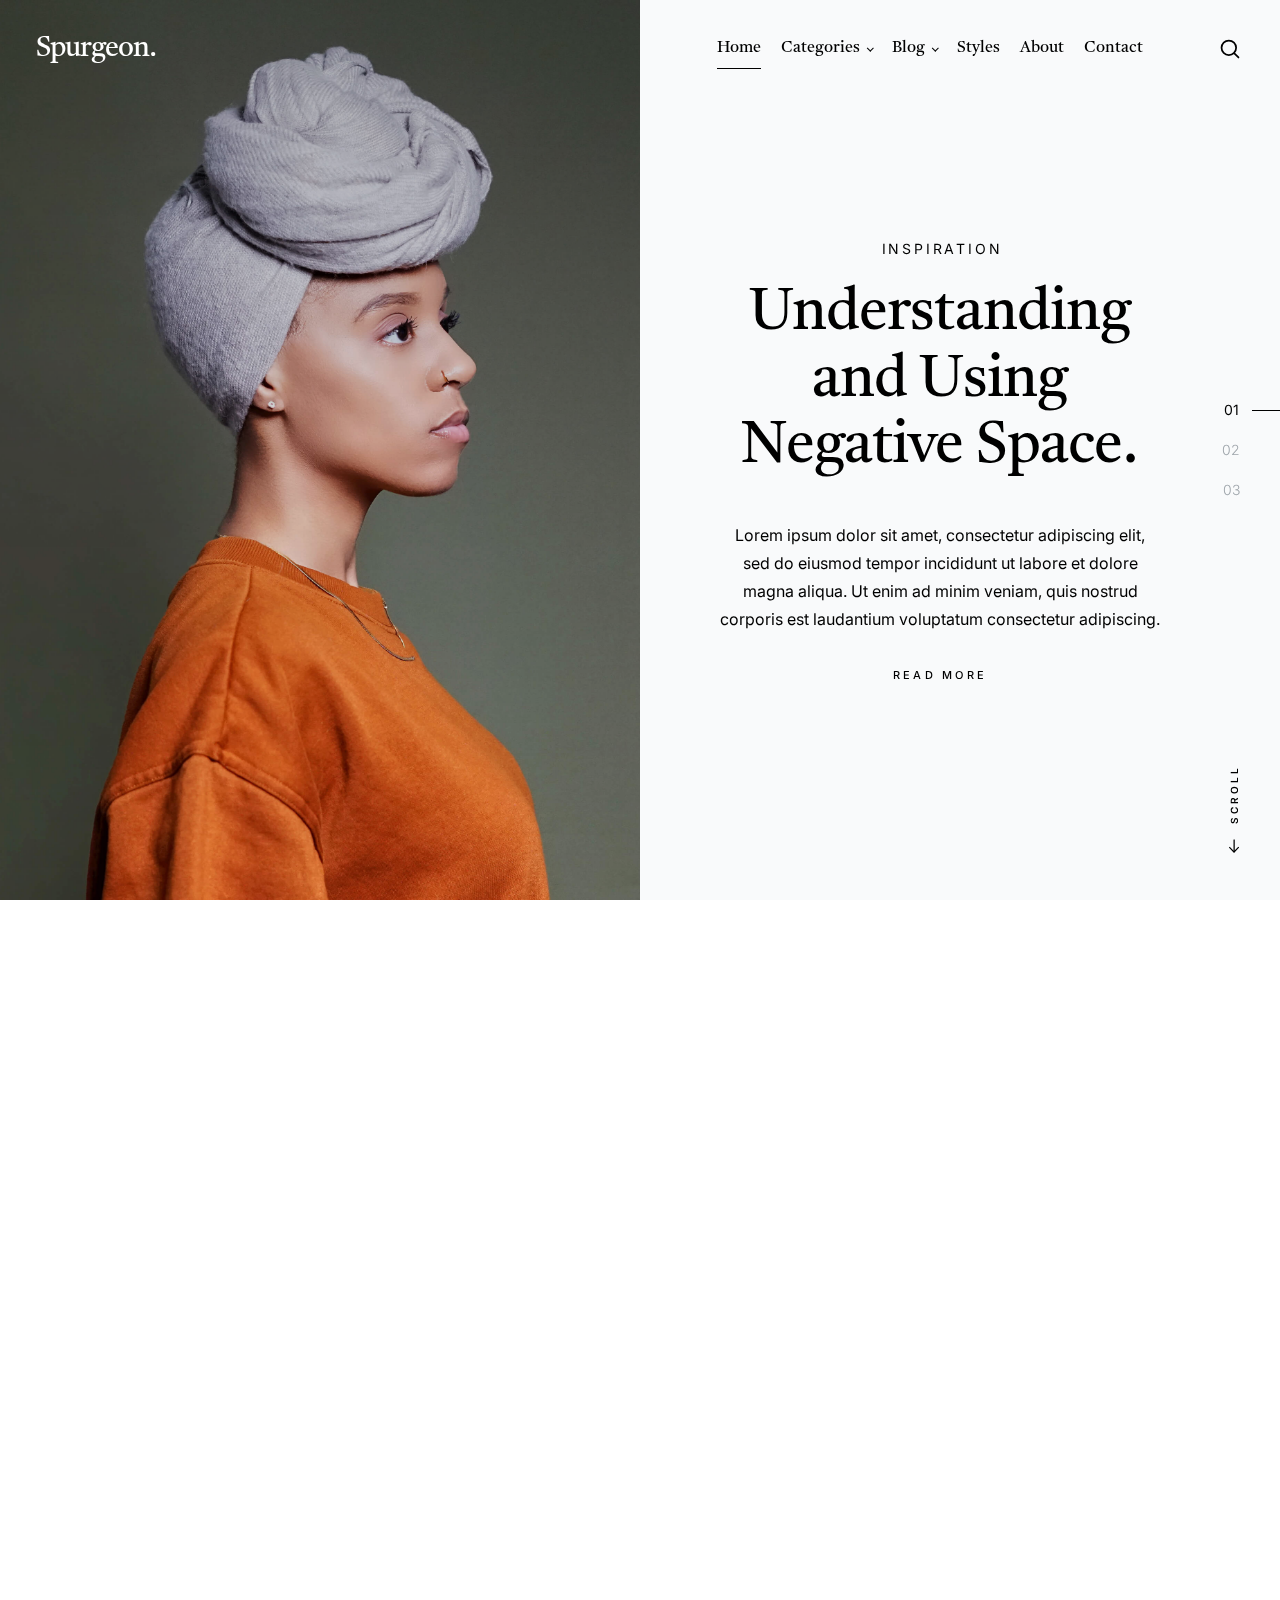
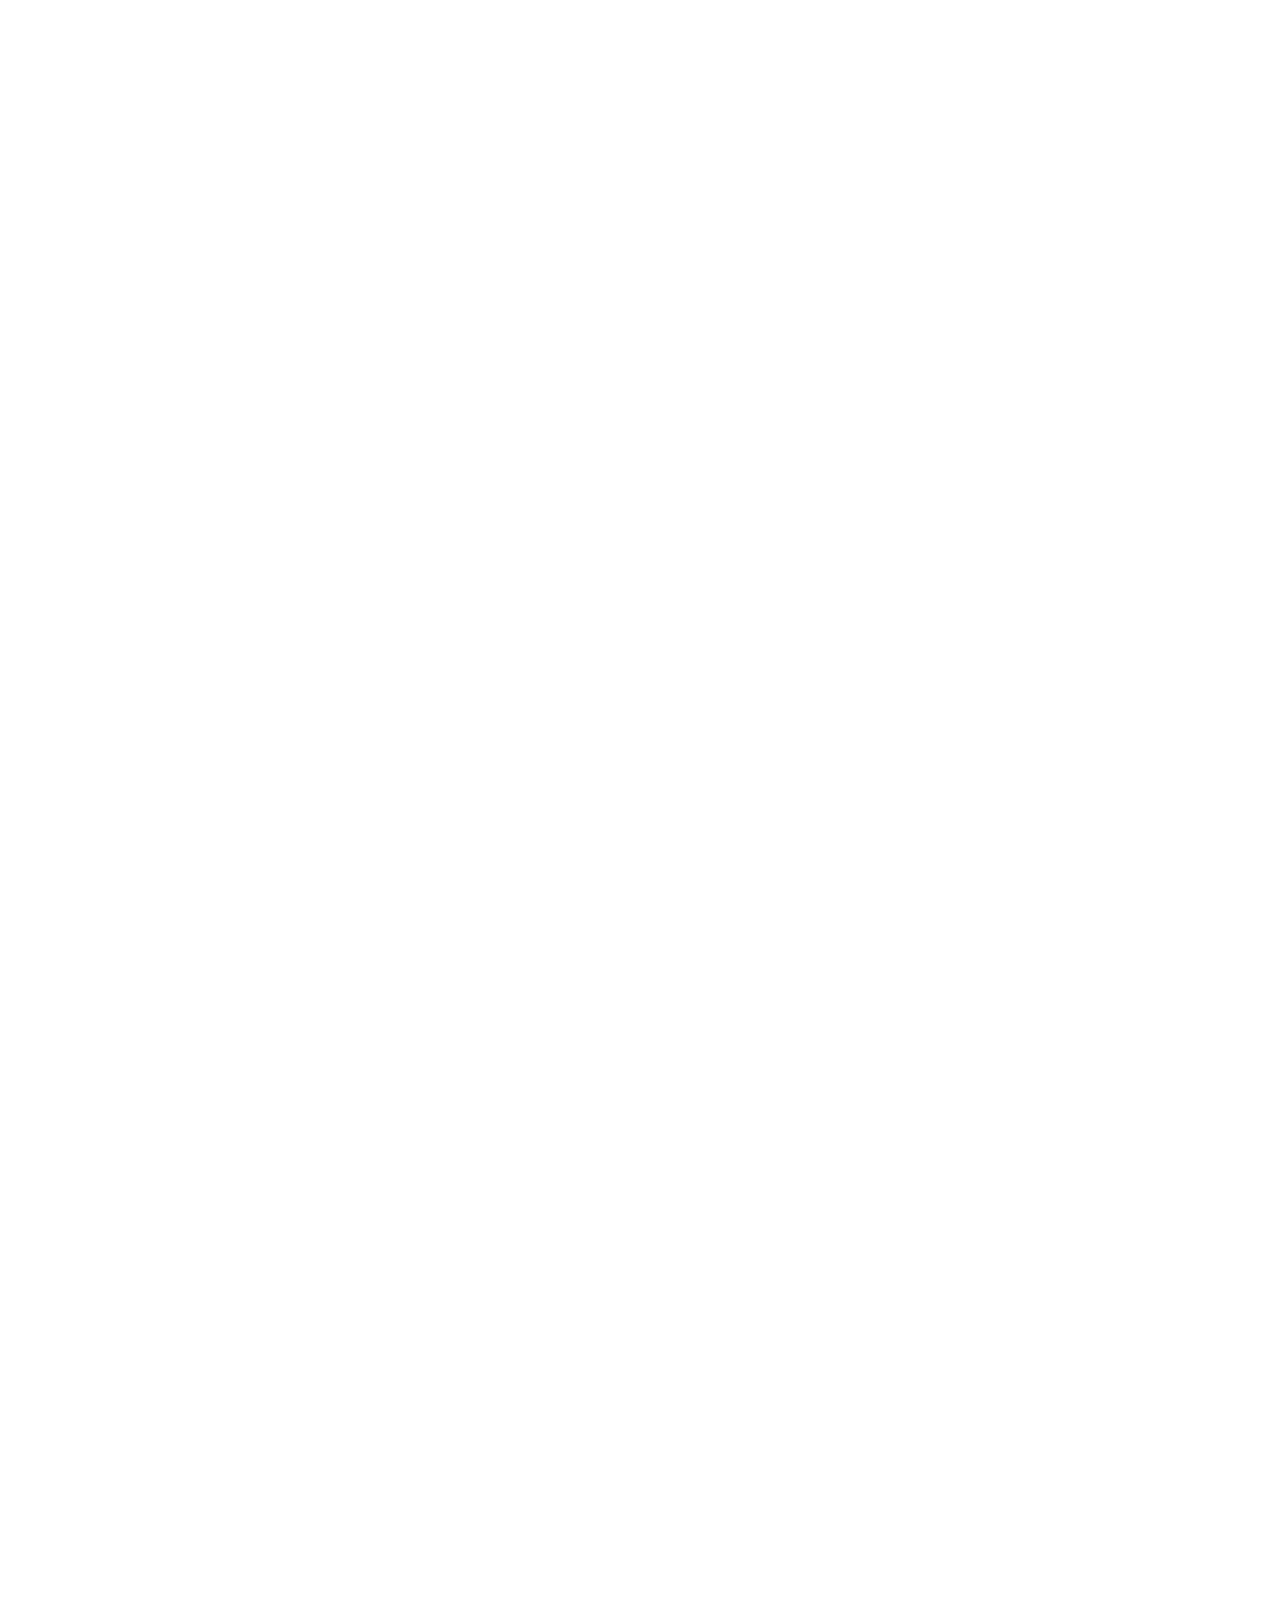
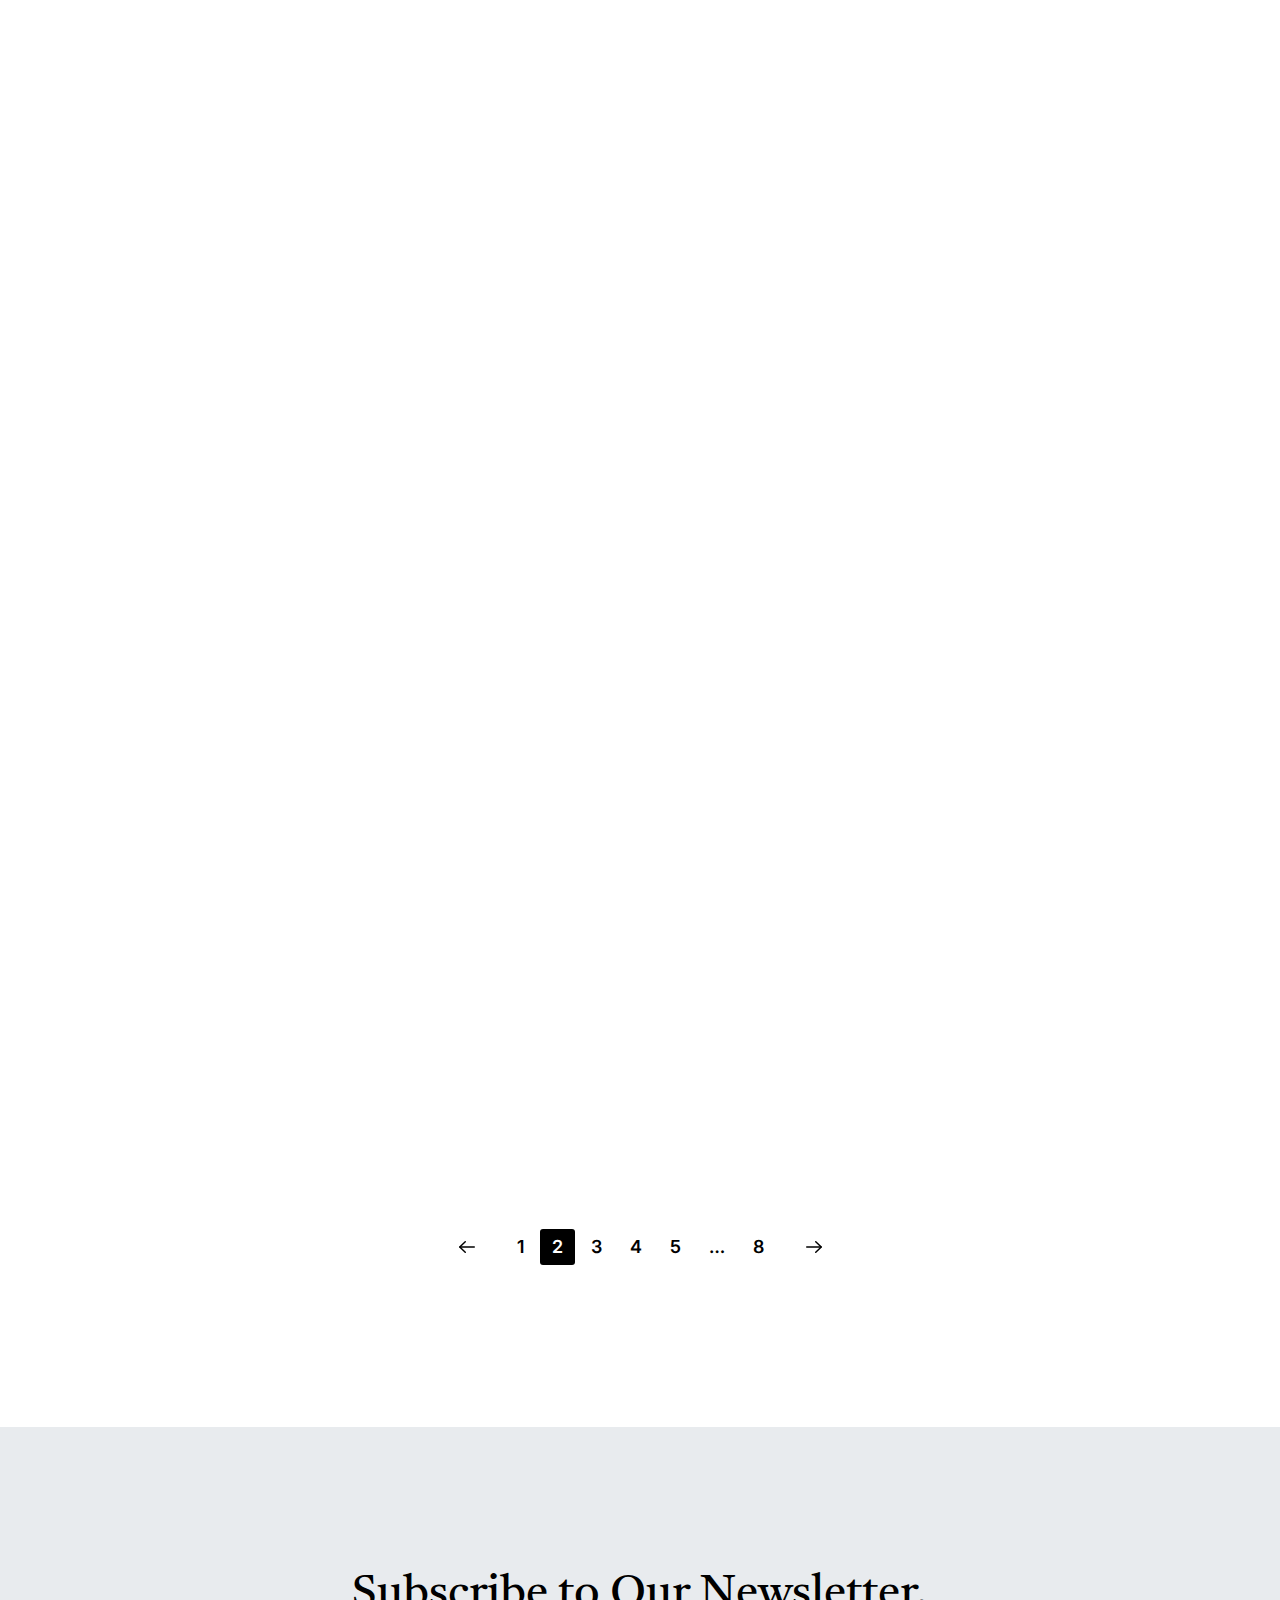
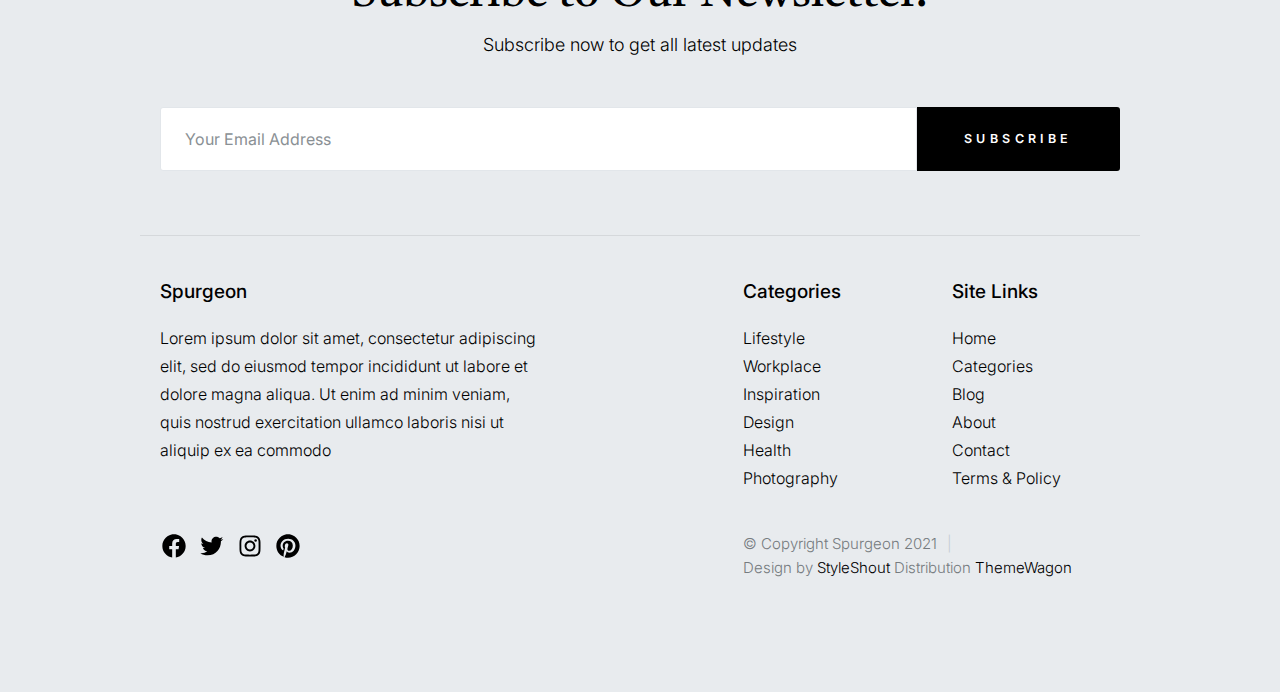
==== index.html @ dce6467c "first commit" ====
<!DOCTYPE html>
<html lang="en" class="no-js" >
<head>

    <!--- basic page needs
    ================================================== -->
    <meta charset="utf-8">
    <meta name="viewport" content="width=device-width, initial-scale=1">
    <title>Spurgeon</title>

    <script>
        document.documentElement.classList.remove('no-js');
        document.documentElement.classList.add('js');
    </script>

    <!-- CSS
    ================================================== -->
    <link rel="stylesheet" href="css/vendor.css">
    <link rel="stylesheet" href="css/styles.css">

    <!-- favicons
    ================================================== -->
    <link rel="apple-touch-icon" sizes="180x180" href="apple-touch-icon.png">
    <link rel="icon" type="image/png" sizes="32x32" href="favicon-32x32.png">
    <link rel="icon" type="image/png" sizes="16x16" href="favicon-16x16.png">
    <link rel="manifest" href="site.webmanifest">

</head>


<body id="top">


    <!-- preloader
    ================================================== -->
    <div id="preloader">
        <div id="loader" class="dots-fade">
            <div></div>
            <div></div>
            <div></div>
        </div>
    </div>


    <!-- page wrap
    ================================================== -->
    <div id="page" class="s-pagewrap ss-home">


        <!-- # site header 
        ================================================== -->
        <header id="masthead" class="s-header">

            <div class="s-header__branding">
                <p class="site-title">
                    <a href="index.html" rel="home">Spurgeon.</a>
                </p>
            </div>

            <div class="row s-header__navigation">

                <nav class="s-header__nav-wrap">
    
                    <h3 class="s-header__nav-heading">Navigate to</h3>
    
                    <ul class="s-header__nav">
                        <li class="current-menu-item"><a href="index.html" title="">Home</a></li>
                        <li class="has-children">
                            <a href="#0" title="" class="">Categories</a>
                            <ul class="sub-menu">
                                <li><a href="category.html">Design</a></li>
                                <li><a href="category.html">Lifestyle</a></li>
                                <li><a href="category.html">Inspiration</a></li>
                                <li><a href="category.html">Work</a></li>
                                <li><a href="category.html">Health</a></li>
                                <li><a href="category.html">Photography</a></li>
                            </ul>
                        </li>
                        <li class="has-children">
                            <a href="#0" title="" class="">Blog</a>
                            <ul class="sub-menu">
                                <li><a href="single-standard.html">Standard Post</a></li>
                                <li><a href="single-video.html">Video Post</a></li>
                                <li><a href="single-audio.html">Audio Post</a></li>
                            </ul>
                        </li>
                        <li><a href="styles.html" title="">Styles</a></li>
                        <li><a href="about.html" title="">About</a></li>
                        <li><a href="contact.html" title="">Contact</a></li>
                    </ul> <!-- end s-header__nav -->

                </nav> <!-- end s-header__nav-wrap -->
    
            </div> <!-- end s-header__navigation -->

            <div class="s-header__search">

                <div class="s-header__search-inner">
                    <div class="row">
    
                        <form role="search" method="get" class="s-header__search-form" action="#">
                            <label>
                                <span class="u-screen-reader-text">Search for:</span>
                                <input type="search" class="s-header__search-field" placeholder="Search for..." value="" name="s" title="Search for:" autocomplete="off">
                            </label>
                            <input type="submit" class="s-header__search-submit" value="Search"> 
                        </form>
    
                        <a href="#0" title="Close Search" class="s-header__search-close">Close</a>
    
                    </div> <!-- end row -->
                </div> <!-- s-header__search-inner -->
    
            </div> <!-- end s-header__search -->

            <a class="s-header__menu-toggle" href="#0"><span>Menu</span></a>
            <a class="s-header__search-trigger" href="#">
                <svg width="24" height="24" fill="none" viewBox="0 0 24 24">
                    <path stroke="currentColor" stroke-linecap="round" stroke-linejoin="round" stroke-width="1.5" d="M19.25 19.25L15.5 15.5M4.75 11C4.75 7.54822 7.54822 4.75 11 4.75C14.4518 4.75 17.25 7.54822 17.25 11C17.25 14.4518 14.4518 17.25 11 17.25C7.54822 17.25 4.75 14.4518 4.75 11Z"></path>
                </svg>
            </a>

        </header> <!-- end s-header -->


        <!-- # site-content
        ================================================== -->
        <section id="content" class="s-content">


            <!-- hero -->
            <div class="hero">

                <div class="hero__slider swiper-container">

                    <div class="swiper-wrapper">
                        <article class="hero__slide swiper-slide">
                            <div class="hero__entry-image" style="background-image: url('images/thumbs/featured/featured-01_2000.jpg');"></div>
                            <div class="hero__entry-text">
                                <div class="hero__entry-text-inner">
                                    <div class="hero__entry-meta">
                                        <span class="cat-links">
                                            <a href="category.html">Inspiration</a>
                                        </span>
                                    </div>
                                    <h2 class="hero__entry-title">
                                        <a href="single-standard.html">
                                            Understanding and Using Negative Space.
                                        </a>
                                    </h2>
                                    <p class="hero__entry-desc">
                                    Lorem ipsum dolor sit amet, consectetur adipiscing elit, sed do eiusmod tempor 
                                    incididunt ut labore et dolore magna aliqua. Ut enim ad minim veniam, quis 
                                    nostrud corporis est laudantium voluptatum consectetur adipiscing. 
                                    </p>
                                    <a class="hero__more-link" href="single-standard.html">Read More</a>
                                </div>
                            </div>
                        </article>
                        <article class="hero__slide swiper-slide">
                            <div class="hero__entry-image" style="background-image: url('images/thumbs/featured/featured-02_2000.jpg');"></div>
                            <div class="hero__entry-text">
                                <div class="hero__entry-text-inner">
                                    <div class="hero__entry-meta">
                                        <span class="cat-links">
                                            <a href="category.html">Health</a>
                                        </span>
                                    </div>
                                    <h2 class="hero__entry-title">
                                        <a href="single-standard.html">
                                            10 Reasons Why Being in Nature Is Good For You.
                                        </a>
                                    </h2>
                                    <p class="hero__entry-desc">
                                    Voluptas harum sequi rerum quasi quisquam. Est tenetur ut doloribus in aliquid animi nostrum. Tempora 
                                    quibusdam ad nulla. Quis autem possimus dolores est est fugiat saepe vel aut. Earum consequatur.
                                    </p>
                                    <a class="hero__more-link" href="single-standard.html">Read More</a>
                                </div>
                            </div>
                        </article>
                        <article class="hero__slide swiper-slide">
                            <div class="hero__entry-image" style="background-image: url('images/thumbs/featured/featured-03_2000.jpg');"></div>
                            <div class="hero__entry-text">
                                <div class="hero__entry-text-inner">
                                    <div class="hero__entry-meta">
                                        <span class="cat-links">
                                            <a href="category.html">Lifestyle</a>
                                        </span>
                                    </div>
                                    <h2 class="hero__entry-title">
                                        <a href="single-standard.html">
                                            Six Relaxation Techniques to Reduce Stress.
                                        </a>
                                    </h2>
                                    <p class="hero__entry-desc">
                                    Quasi consequatur quia excepturi ullam velit. Repellat velit vel occaecati neque perspiciatis quibusdam nulla. 
                                    Unde et earum. Nostrum nulla optio debitis odio modi. Quis autem possimus dolores est est fugiat saepe vel aut.
                                    </p>
                                    <a class="hero__more-link" href="single-standard.html">Read More</a>
                                </div>
                            </div>
                        </article>
                    </div> <!-- swiper-wrapper -->

                    <div class="swiper-pagination"></div>
    
                </div> <!-- end hero slider -->

                <a href="#bricks" class="hero__scroll-down smoothscroll">
                    <svg width="24" height="24" fill="none" viewBox="0 0 24 24">
                        <path stroke="currentColor" stroke-linecap="round" stroke-linejoin="round" stroke-width="1.5" d="M10.25 6.75L4.75 12L10.25 17.25"></path>
                        <path stroke="currentColor" stroke-linecap="round" stroke-linejoin="round" stroke-width="1.5" d="M19.25 12H5"></path>
                    </svg>
                    <span>Scroll</span>
                </a>

            </div> <!-- end hero -->


            <!--  masonry -->
            <div id="bricks" class="bricks">

                <div class="masonry">

                    <div class="bricks-wrapper" data-animate-block>

                        <div class="grid-sizer"></div>

                        <article class="brick entry" data-animate-el>
        
                            <div class="entry__thumb">
                                <a href="single-standard.html" class="thumb-link">
                                    <img src="images/thumbs/masonry/statue-600.jpg" 
                                        srcset="images/thumbs/masonry/statue-600.jpg 1x, images/thumbs/masonry/statue-1200.jpg 2x" alt="">
                                </a>
                            </div> <!-- end entry__thumb -->
        
                            <div class="entry__text">
                                <div class="entry__header">
                                    <div class="entry__meta">
                                        <span class="cat-links">
                                            <a href="#">Design</a>
                                        </span>
                                        <span class="byline">
                                            By:
                                            <a href="#0">Naruto Uzumaki</a>
                                        </span>
                                    </div>
                                    <h1 class="entry__title"><a href="single-standard.html">Just a Normal Simple Blog Post.</a></h1>
                                 </div>
                                <div class="entry__excerpt">
                                    <p>
                                    Lorem ipsum Sed eiusmod esse aliqua sed incididunt aliqua incididunt mollit id et sit proident dolor nulla 
                                    sed commodo est ad minim elit reprehenderit nisi officia aute incididunt velit sint in aliqua cillum in.
                                    </p>
                                </div>
                                <a class="entry__more-link" href="#0">Read More</a>
                            </div> <!-- end entry__text -->
                        
                        </article> <!-- end article -->

                        <article class="brick entry" data-animate-el>
        
                            <div class="entry__thumb">
                                <a href="single-standard.html" class="thumb-link">
                                    <img src="images/thumbs/masonry/beetle-600.jpg" 
                                        srcset="images/thumbs/masonry/beetle-600.jpg 1x, images/thumbs/masonry/beetle-1200.jpg 2x" alt="">
                                </a>
                            </div> <!-- end entry__thumb -->
        
                            <div class="entry__text">
                                <div class="entry__header">
                                    <div class="entry__meta">
                                        <span class="cat-links">
                                            <a href="#">Lifestyle</a>
                                        </span>
                                        <span class="post-date">
                                            By:
                                            <a href="#0">Sasuke Uchiha</a>
                                        </span>
                                    </div>
                                    <h1 class="entry__title"><a href="single-standard.html">Throwback To The Good Old Days.</a></h1>
                                </div>
                                <div class="entry__excerpt">
                                    <p>
                                    Ipsam odio corrupti et dolores odit aliquid quo. Dolore consectetur a sit modi quam debitis non omnis. Enim ullam 
                                    voluptatem ipsum soluta sed debitis nihil quasi. Et et et sit. Lorem ipsum Sed eiusmod esse aliqua sed incididunt.
                                    </p>
                                </div>
                                <a class="entry__more-link" href="#0">Read More</a>
                            </div> <!-- end entry__text -->
                        
                        </article> <!-- end article -->

                        <article class="brick entry" data-animate-el>
            
                            <div class="entry__thumb">
                                <a href="single-standard.html" class="thumb-link">
                                    <img src="images/thumbs/masonry/grayscale-600.jpg" 
                                        srcset="images/thumbs/masonry/grayscale-600.jpg 1x, images/thumbs/masonry/grayscale-1200.jpg 2x" alt="">
                                </a>
                            </div> <!-- end entry__thumb -->
            
                            <div class="entry__text">
                                <div class="entry__header">
                                    <div class="entry__meta">
                                        <span class="cat-links">
                                            <a href="#">Design</a>
                                        </span>
                                        <span class="byline">
                                            By:
                                            <a href="#0">Naruto Uzumaki</a>
                                        </span>
                                    </div>
                                    <h1 class="entry__title"><a href="single-standard.html">5  Grayscale Coloring Techniques.</a></h1>
                                </div>
                                <div class="entry__excerpt">
                                    <p>
                                    Quo saepe magni magnam expedita nobis. Rerum assumenda necessitatibus tempora dolorem. Harum animi tempora odio natus et 
                                    et perferendis possimus. Aut quo mollitia libero molestiae aut molestiae voluptate tempore. Eius voluptatem eligendi .
                                    </p>
                                </div>
                                <a class="entry__more-link" href="#0">Read More</a>
                            </div> <!-- end entry__text -->
                            
                        </article> <!-- end article -->

                        <article class="brick entry" data-animate-el>
            
                            <div class="entry__thumb">
                                <a href="single-standard.html" class="thumb-link">
                                    <img src="images/thumbs/masonry/woodcraft-600.jpg" 
                                        srcset="images/thumbs/masonry/woodcraft-600.jpg 1x, images/thumbs/masonry/woodcraft-1200.jpg 2x" alt="">
                                </a>
                            </div> <!-- end entry__thumb -->
            
                            <div class="entry__text">
                                <div class="entry__header">
                                    <div class="entry__meta">
                                        <span class="cat-links">
                                            <a href="#">Lifestyle</a>
                                        </span>
                                        <span class="byline">
                                            By:
                                            <a href="#0">Shikamaru Nara</a>
                                        </span>
                                    </div>
                                    <h1 class="entry__title"><a href="single-standard.html">What Minimalism Really Looks Like.</a></h1>
                                 </div>
                                <div class="entry__excerpt">
                                    <p>
                                    Lorem ipsum Sed eiusmod esse aliqua sed incididunt aliqua incididunt mollit id et sit proident dolor nulla sed commodo 
                                    est ad minim elit reprehenderit nisi officia aute incididunt velit sint in aliqua cillum in consequat consequat.
                                    </p>
                                </div>
                                <a class="entry__more-link" href="#0">Read More</a>
                            </div> <!-- end entry__text -->
            
                        </article> <!-- end entry -->
        
                        <article class="brick entry" data-animate-el>
        
                            <div class="entry__thumb">
                                <a href="single-standard.html" class="thumb-link">
                                    <img src="images/thumbs/masonry/tulips-600.jpg" 
                                        srcset="images/thumbs/masonry/tulips-600.jpg 1x, images/thumbs/masonry/tulips-1200.jpg 2x" alt="">
                                </a>
                            </div>  <!-- end entry__thumb -->
        
                            <div class="entry__text">
                                <div class="entry__header">
                                    <div class="entry__meta">
                                        <span class="cat-links">
                                            <a href="#">Health</a>
                                        </span>
                                        <span class="byline">
                                            By:
                                            <a href="#0">Kakashi Hatake</a>
                                        </span>
                                    </div>
                                    <h1 class="entry__title"><a href="single-standard.html">10 Interesting Facts About Caffeine.</a></h1>
                                </div>
                                <div class="entry__excerpt">
                                    <p>
                                    Consequatur amet voluptatem aliquid fuga. Consequatur tempora eos earum deleniti repellendus ducimus. Qui ipsum voluptas 
                                    sed et ad dignissimos explicabo maxime dolor. Rerum quia et. Suscipit similique et. Atque tenetur provident. Excepturi 
                                    autem unde.
                                    </p>
                                </div>
                                <a class="entry__more-link" href="#0">Read More</a>
                            </div> <!-- end entry__text -->
                        
                        </article> <!-- end article -->

                        

                        <article class="brick entry" data-animate-el>
        
                            <div class="entry__thumb">
                                <a href="single-standard.html" class="thumb-link">
                                    <img src="images/thumbs/masonry/red-and-blue-600.jpg" 
                                        srcset="images/thumbs/masonry/red-and-blue-600.jpg 1x, images/thumbs/masonry/red-and-blue-1200.jpg 2x" alt="">
                                </a>
                            </div> <!-- end entry__thumb -->
        
                            <div class="entry__text">
                                <div class="entry__header">
                                    <div class="entry__meta">
                                        <span class="cat-links">
                                            <a href="#">Work</a> 
                                            <a href="#">Design</a>
                                        </span>
                                        <span class="byline">
                                            By:
                                            <a href="#0">Shikamaru Nara</a>
                                        </span>
                                    </div>
                                    <h1 class="entry__title"><a href="single-standard.html">Red and Blue Photo Effects.</a></h1>
                                </div>
                                <div class="entry__excerpt">
                                    <p>
                                    Lorem ipsum Sed eiusmod esse aliqua sed incididunt aliqua incididunt mollit id et sit proident dolor nulla sed commodo 
                                    est ad minim elit reprehenderit nisi officia aute incididunt velit sint in aliqua cillum in consequat consequat in
                                    culpa in anim.
                                    </p>
                                </div>
                                <a class="entry__more-link" href="#0">Read More</a>
                            </div> <!-- end entry__text -->
                        
                        </article> <!-- end article -->
        
                        <article class="brick entry" data-animate-el>
                
                            <div class="entry__thumb">
                                <a href="single-standard.html" class="thumb-link">
                                    <img src="images/thumbs/masonry/white-lamp-600.jpg" 
                                        srcset="images/thumbs/masonry/white-lamp-600.jpg 1x, images/thumbs/masonry/white-lamp-1200.jpg 2x" alt="">
                                </a>
                            </div> <!-- end entry__thumb -->
                
                            <div class="entry__text">
                                <div class="entry__header">
                                    <div class="entry__meta">
                                        <span class="cat-links">
                                            <a href="#">Lifestyle</a>
                                            <a href="#">Work</a>
                                        </span>
                                        <span class="byline">
                                            By:
                                            <a href="#0">Naruto Uzumaki</a>
                                        </span>
                                    </div>
                                    <h1 class="entry__title"><a href="single-standard.html">10 Practical Ways to Be Minimalist.</a></h1>
                                </div>
                                <div class="entry__excerpt">
                                    <p>
                                    Ratione qui voluptas reprehenderit facilis soluta ut nam. Distinctio cum excepturi et. Aperiam blanditiis voluptatem.
                                    A esse sunt nesciunt voluptate. Architecto voluptas id rerum placeat nostrum et optio. Placeat occaecati voluptas.
                                    </p>
                                </div>
                                <a class="entry__more-link" href="#0">Read More</a>
                            </div> <!-- end entry__text -->
                                
                        </article> <!-- end article -->
        
                        <article class="brick entry" data-animate-el>
        
                            <div class="entry__thumb">
                                <a href="single-standard.html" class="thumb-link">
                                    <img src="images/thumbs/masonry/books-600.jpg" 
                                        srcset="images/thumbs/masonry/books-600.jpg 1x, images/thumbs/masonry/books-1200.jpg 2x" alt="">
                                </a>
                            </div> <!-- end entry__thumb -->
        
                            <div class="entry__text">
                                <div class="entry__header">
                                    <div class="entry__meta">
                                        <span class="cat-links">
                                            <a href="#">Health</a>
                                            <a href="#">Lifestyle</a>
                                        </span>
                                        <span class="byline">
                                            By:
                                            <a href="#0">Sakura Haruno</a>
                                        </span>
                                    </div>
                                    <h1 class="entry__title"><a href="single-standard.html">What Does Reading Do to Your Brain?</a></h1>
                                </div>
                                <div class="entry__excerpt">
                                    <p>
                                    Lorem ipsum Sed eiusmod esse aliqua sed incididunt aliqua incididunt mollit id et sit proident dolor nulla sed 
                                    commodo est ad minim elit reprehenderit nisi officia aute incididunt velit sint in aliqua cillum in consequat.
                                    </p>
                                </div>
                                <a class="entry__more-link" href="#0">Read More</a>
                            </div> <!-- end entry__text -->
                        
                        </article> <!-- end article -->
        
                        <article class="brick entry" data-animate-el>
        
                            <div class="entry__thumb">
                                <a href="single-standard.html" class="thumb-link">
                                    <img src="images/thumbs/masonry/lamp-600.jpg" 
                                        srcset="images/thumbs/masonry/lamp-600.jpg 1x, images/thumbs/masonry/lamp-1200.jpg 2x" alt="">
                                </a>
                            </div> <!-- end entry__thumb -->
        
                            <div class="entry__text">
                                <div class="entry__header">
                                    <div class="entry__meta">
                                        <span class="cat-links">
                                            <a href="#">Design</a>
                                            <a href="#">Photography</a>
                                        </span>
                                        <span class="byline">
                                            By:
                                            <a href="#0">Shikamaru Narra</a>
                                        </span>
                                    </div>
                                    <h1 class="entry__title"><a href="single-standard.html">Symmetry In Modern Design.</a></h1>
                                </div>
                                <div class="entry__excerpt">
                                    <p>
                                    Praesentium vel similique laboriosam repudiandae mollitia error. Inventore numquam occaecati omnis beatae fugiat. 
                                    Porro sed numquam doloribus dolores exercitationem recusandae culpa. Sint vel vel quia quis. Non velit eum ea 
                                    tempora quas sapiente.
                                    </p>
                                </div>
                                <a class="entry__more-link" href="#0">Read More</a>
                            </div> <!-- end entry__text -->
                        
                        </article> <!-- end article -->

                        <article class="brick entry" data-animate-el>
        
                            <div class="entry__thumb">
                                <a href="single-standard.html" class="thumb-link">
                                    <img src="images/thumbs/masonry/clock-600.jpg" 
                                        srcset="images/thumbs/masonry/clock-600.jpg 1x, images/thumbs/masonry/clock-1200.jpg 2x" alt="">
                                </a>
                            </div> <!-- end entry__thumb -->
        
                            <div class="entry__text">
                                <div class="entry__header">
                                    <div class="entry__meta">
                                        <span class="cat-links">
                                            <a href="#">Lifestyle</a>
                                            <a href="#">Work</a>
                                        </span>
                                        <span class="byline">
                                            By:
                                            <a href="#0">Sasuke Uchiha</a>
                                        </span>
                                    </div>
                                    <h1 class="entry__title"><a href="single-standard.html">10 Tips for Managing Time Effectively.</a></h1>
                                </div>
                                <div class="entry__excerpt">
                                    <p>
                                    Lorem ipsum Sed eiusmod esse aliqua sed incididunt aliqua incididunt mollit id et sit proident dolor nulla 
                                    sed commodo est ad minim elit reprehenderit nisi officia aute incididunt velit sint in aliqua cillum in anim.
                                    </p>
                                </div>
                                <a class="entry__more-link" href="#0">Read More</a>
                            </div> <!-- end entry__text -->
                        
                        </article> <!-- end article -->

                        

                        <article class="brick entry" data-animate-el>
        
                            <div class="entry__thumb">
                                <a href="single-standard.html" class="thumb-link">
                                    <img src="images/thumbs/masonry/phone-and-keyboard-600.jpg" 
                                        srcset="images/thumbs/masonry/phone-and-keyboard-600.jpg 1x, images/thumbs/masonry/phone-and-keyboard-1200.jpg 2x" alt="">
                                </a>
                            </div> <!-- end entry__thumb -->
        
                            <div class="entry__text">
                                <div class="entry__header">
                                    <div class="entry__meta">
                                        <span class="cat-links">
                                            <a href="https://www.dreamhost.com/r.cgi?287326">Dreamhost</a>
                                        </span>
                                        <span class="byline">
                                            By:
                                            <a href="#0">StyleShout</a>
                                        </span>
                                    </div>
                                    <h1 class="entry__title"><a href="https://www.dreamhost.com/r.cgi?287326">Need Web Hosting for Your Websites?</a></h1>
                                </div>
                                <div class="entry__excerpt">
                                    <p>
                                    Need hosting? We would highly recommend DreamHost.
                                    Enjoy 100% in-house support, guaranteed performance and uptime, 1-click installs, and a super-intuitive control 
                                    panel to make managing your websites and projects easy.
                                    </p>
                                </div>
                                <a class="entry__more-link" href="https://www.dreamhost.com/r.cgi?287326">Learn More</a>
                            </div> <!-- end entry__text -->
                        
                        </article> <!-- end article -->

                        <article class="brick entry" data-animate-el>
        
                            <div class="entry__thumb">
                                <a href="single-standard.html" class="thumb-link">
                                    <img src="images/thumbs/masonry/wheel-600.jpg" 
                                        srcset="images/thumbs/masonry/wheel-600.jpg 1x, images/thumbs/masonry/wheel-1200.jpg 2x" alt="">
                                </a>
                            </div> <!-- end entry__thumb -->
        
                            <div class="entry__text">
                                <div class="entry__header">
                                    <div class="entry__meta">
                                        <span class="cat-links">
                                            <a href="#">Photography</a> 
                                        </span>
                                        <span class="byline">
                                            By:
                                            <a href="#0">Naruto Uzumaki</a>
                                        </span>
                                    </div>
                                    <h1 class="entry__title"><a href="single-standard.html">Black And White Photography Tips.</a></h1>
                                </div>
                                <div class="entry__excerpt">
                                    <p>
                                    Voluptatem maiores aut delectus accusamus et explicabo et. Enim sunt quo odio sit. Hic consequatur et quia voluptas saepe. 
                                    Vel nostrum incidunt ab eum distinctio recusandae. Labore dolore consequatur occaecati iste ex consectetur et perferendis.
                                    </p>
                                </div>
                                <a class="entry__more-link" href="#0">Read More</a>
                            </div> <!-- end entry__text -->
                        
                        </article> <!-- end article -->

                    </div> <!-- end bricks-wrapper -->

                </div> <!-- end masonry-->


                <!-- pagination -->
                <div class="row pagination">
                    <div class="column lg-12">
                        <nav class="pgn">
                            <ul>
                                <li>
                                    <a class="pgn__prev" href="#0">
                                        <svg width="24" height="24" fill="none" viewBox="0 0 24 24">
                                            <path stroke="currentColor" stroke-linecap="round" stroke-linejoin="round" stroke-width="1.5" d="M10.25 6.75L4.75 12L10.25 17.25"></path>
                                            <path stroke="currentColor" stroke-linecap="round" stroke-linejoin="round" stroke-width="1.5" d="M19.25 12H5"></path>
                                        </svg>
                                    </a>
                                </li>
                                <li><a class="pgn__num" href="#0">1</a></li>
                                <li><span class="pgn__num current">2</span></li>
                                <li><a class="pgn__num" href="#0">3</a></li>
                                <li><a class="pgn__num" href="#0">4</a></li>
                                <li><a class="pgn__num" href="#0">5</a></li>
                                <li><span class="pgn__num dots">…</span></li>
                                <li><a class="pgn__num" href="#0">8</a></li>
                                <li>
                                    <a class="pgn__next" href="#0">
                                        <svg width="24" height="24" fill="none" viewBox="0 0 24 24">
                                            <path stroke="currentColor" stroke-linecap="round" stroke-linejoin="round" stroke-width="1.5" d="M13.75 6.75L19.25 12L13.75 17.25"></path>
                                            <path stroke="currentColor" stroke-linecap="round" stroke-linejoin="round" stroke-width="1.5" d="M19 12H4.75"></path>
                                        </svg>
                                    </a>
                                </li>
                            </ul>
                        </nav> <!-- end pgn -->
                    </div> <!-- end column -->
                </div> <!-- end pagination -->

            </div> <!-- end bricks -->

        </section> <!-- end s-content -->


        <!-- # site-footer
        ================================================== -->
        <footer id="colophon" class="s-footer">

            <div class="row s-footer__subscribe">
                <div class="column lg-12">

                    <h2>
                    Subscribe to Our Newsletter.
                    </h2>
                    <p>
                    Subscribe now to get all latest updates
                    </p>

                    <form id="mc-form" class="mc-form">
                        <input type="email" name="EMAIL" id="mce-EMAIL" class="u-fullwidth text-center" placeholder="Your Email Address" title="The domain portion of the email address is invalid (the portion after the @)." pattern="^([^\x00-\x20\x22\x28\x29\x2c\x2e\x3a-\x3c\x3e\x40\x5b-\x5d\x7f-\xff]+|\x22([^\x0d\x22\x5c\x80-\xff]|\x5c[\x00-\x7f])*\x22)(\x2e([^\x00-\x20\x22\x28\x29\x2c\x2e\x3a-\x3c\x3e\x40\x5b-\x5d\x7f-\xff]+|\x22([^\x0d\x22\x5c\x80-\xff]|\x5c[\x00-\x7f])*\x22))*\x40([^\x00-\x20\x22\x28\x29\x2c\x2e\x3a-\x3c\x3e\x40\x5b-\x5d\x7f-\xff]+|\x5b([^\x0d\x5b-\x5d\x80-\xff]|\x5c[\x00-\x7f])*\x5d)(\x2e([^\x00-\x20\x22\x28\x29\x2c\x2e\x3a-\x3c\x3e\x40\x5b-\x5d\x7f-\xff]+|\x5b([^\x0d\x5b-\x5d\x80-\xff]|\x5c[\x00-\x7f])*\x5d))*(\.\w{2,})+$" required>
                        <input type="submit" name="subscribe" value="Subscribe" class="btn--small btn--primary u-fullwidth">
                        <!-- <div style="position: absolute; left: -5000px;" aria-hidden="true"><input type="text" name="b_cdb7b577e41181934ed6a6a44_9a91cfe7b3" tabindex="-1" value=""></div> -->
                        <div class="mc-status"></div>
                    </form>

                </div>
            </div> <!-- end s-footer__subscribe -->

            <div class="row s-footer__main">

                <div class="column lg-5 md-6 tab-12 s-footer__about">
                    <h4>Spurgeon</h4>

                    <p>
                    Lorem ipsum dolor sit amet, consectetur 
                    adipiscing elit, sed do eiusmod tempor 
                    incididunt ut labore et dolore magna aliqua. 
                    Ut enim ad minim veniam, quis nostrud exercitation 
                    ullamco laboris nisi ut aliquip ex ea commodo 
                    </p>
                </div> <!-- end s-footer__about -->

                <div class="column lg-5 md-6 tab-12">
                    <div class="row">
                        <div class="column lg-6">
                            <h4>Categories</h4>
                            <ul class="link-list">
                                <li><a href="category.html">Lifestyle</a></li>
                                <li><a href="category.html">Workplace</a></li>
                                <li><a href="category.html">Inspiration</a></li>
                                <li><a href="category.html">Design</a></li>
                                <li><a href="category.html">Health</a></li>
                                <li><a href="category.html">Photography</a></li>
                            </ul>
                        </div>
                        <div class="column lg-6">
                            <h4>Site Links</h4>
                            <ul class="link-list">
                                <li><a href="index.html">Home</a></li>
                                <li><a href="category.html">Categories</a></li>
                                <li><a href="category.html">Blog</a></li>
                                <li><a href="about.html">About</a></li>
                                <li><a href="about.html">Contact</a></li>
                                <li><a href="#0">Terms & Policy</a></li>
                            </ul>
                        </div>
                    </div>
                </div>

            </div> <!-- end s-footer__main -->

            <div class="row s-footer__bottom">

                <div class="column lg-7 md-6 tab-12">
                    <ul class="s-footer__social">
                        <li>
                            <a href="#0">
                                <svg xmlns="http://www.w3.org/2000/svg" width="24" height="24" viewBox="0 0 24 24" style="fill: rgba(0, 0, 0, 1);transform: ;msFilter:;"><path d="M12.001 2.002c-5.522 0-9.999 4.477-9.999 9.999 0 4.99 3.656 9.126 8.437 9.879v-6.988h-2.54v-2.891h2.54V9.798c0-2.508 1.493-3.891 3.776-3.891 1.094 0 2.24.195 2.24.195v2.459h-1.264c-1.24 0-1.628.772-1.628 1.563v1.875h2.771l-.443 2.891h-2.328v6.988C18.344 21.129 22 16.992 22 12.001c0-5.522-4.477-9.999-9.999-9.999z"></path></svg>
                                <span class="u-screen-reader-text">Facebook</span>
                            </a>
                        </li>
                        <li>
                            <a href="#0">
                                <svg xmlns="http://www.w3.org/2000/svg" width="24" height="24" viewBox="0 0 24 24" style="fill:rgba(0, 0, 0, 1);transform:;-ms-filter:"><path d="M19.633,7.997c0.013,0.175,0.013,0.349,0.013,0.523c0,5.325-4.053,11.461-11.46,11.461c-2.282,0-4.402-0.661-6.186-1.809 c0.324,0.037,0.636,0.05,0.973,0.05c1.883,0,3.616-0.636,5.001-1.721c-1.771-0.037-3.255-1.197-3.767-2.793 c0.249,0.037,0.499,0.062,0.761,0.062c0.361,0,0.724-0.05,1.061-0.137c-1.847-0.374-3.23-1.995-3.23-3.953v-0.05 c0.537,0.299,1.16,0.486,1.82,0.511C3.534,9.419,2.823,8.184,2.823,6.787c0-0.748,0.199-1.434,0.548-2.032 c1.983,2.443,4.964,4.04,8.306,4.215c-0.062-0.3-0.1-0.611-0.1-0.923c0-2.22,1.796-4.028,4.028-4.028 c1.16,0,2.207,0.486,2.943,1.272c0.91-0.175,1.782-0.512,2.556-0.973c-0.299,0.935-0.936,1.721-1.771,2.22 c0.811-0.088,1.597-0.312,2.319-0.624C21.104,6.712,20.419,7.423,19.633,7.997z"></path></svg>
                                <span class="u-screen-reader-text">Twitter</span>
                            </a>
                        </li>
                        <li>
                            <a href="#0">
                                <svg xmlns="http://www.w3.org/2000/svg" width="24" height="24" viewBox="0 0 24 24" style="fill:rgba(0, 0, 0, 1);transform:;-ms-filter:"><path d="M11.999,7.377c-2.554,0-4.623,2.07-4.623,4.623c0,2.554,2.069,4.624,4.623,4.624c2.552,0,4.623-2.07,4.623-4.624 C16.622,9.447,14.551,7.377,11.999,7.377L11.999,7.377z M11.999,15.004c-1.659,0-3.004-1.345-3.004-3.003 c0-1.659,1.345-3.003,3.004-3.003s3.002,1.344,3.002,3.003C15.001,13.659,13.658,15.004,11.999,15.004L11.999,15.004z"></path><circle cx="16.806" cy="7.207" r="1.078"></circle><path d="M20.533,6.111c-0.469-1.209-1.424-2.165-2.633-2.632c-0.699-0.263-1.438-0.404-2.186-0.42 c-0.963-0.042-1.268-0.054-3.71-0.054s-2.755,0-3.71,0.054C7.548,3.074,6.809,3.215,6.11,3.479C4.9,3.946,3.945,4.902,3.477,6.111 c-0.263,0.7-0.404,1.438-0.419,2.186c-0.043,0.962-0.056,1.267-0.056,3.71c0,2.442,0,2.753,0.056,3.71 c0.015,0.748,0.156,1.486,0.419,2.187c0.469,1.208,1.424,2.164,2.634,2.632c0.696,0.272,1.435,0.426,2.185,0.45 c0.963,0.042,1.268,0.055,3.71,0.055s2.755,0,3.71-0.055c0.747-0.015,1.486-0.157,2.186-0.419c1.209-0.469,2.164-1.424,2.633-2.633 c0.263-0.7,0.404-1.438,0.419-2.186c0.043-0.962,0.056-1.267,0.056-3.71s0-2.753-0.056-3.71C20.941,7.57,20.801,6.819,20.533,6.111z M19.315,15.643c-0.007,0.576-0.111,1.147-0.311,1.688c-0.305,0.787-0.926,1.409-1.712,1.711c-0.535,0.199-1.099,0.303-1.67,0.311 c-0.95,0.044-1.218,0.055-3.654,0.055c-2.438,0-2.687,0-3.655-0.055c-0.569-0.007-1.135-0.112-1.669-0.311 c-0.789-0.301-1.414-0.923-1.719-1.711c-0.196-0.534-0.302-1.099-0.311-1.669c-0.043-0.95-0.053-1.218-0.053-3.654 c0-2.437,0-2.686,0.053-3.655c0.007-0.576,0.111-1.146,0.311-1.687c0.305-0.789,0.93-1.41,1.719-1.712 c0.534-0.198,1.1-0.303,1.669-0.311c0.951-0.043,1.218-0.055,3.655-0.055c2.437,0,2.687,0,3.654,0.055 c0.571,0.007,1.135,0.112,1.67,0.311c0.786,0.303,1.407,0.925,1.712,1.712c0.196,0.534,0.302,1.099,0.311,1.669 c0.043,0.951,0.054,1.218,0.054,3.655c0,2.436,0,2.698-0.043,3.654H19.315z"></path></svg>
                                <span class="u-screen-reader-text">Instagram</span>
                            </a>
                        </li>
                        <li>
                            <a href="#0">
                                <svg xmlns="http://www.w3.org/2000/svg" width="24" height="24" viewBox="0 0 24 24" style="fill: rgba(0, 0, 0, 1);transform: ;msFilter:;"><path d="M11.99 2C6.472 2 2 6.473 2 11.99c0 4.232 2.633 7.85 6.35 9.306-.088-.79-.166-2.006.034-2.868.182-.78 1.172-4.966 1.172-4.966s-.299-.599-.299-1.484c0-1.388.805-2.425 1.808-2.425.853 0 1.264.64 1.264 1.407 0 .858-.546 2.139-.827 3.327-.235.994.499 1.805 1.479 1.805 1.775 0 3.141-1.872 3.141-4.575 0-2.392-1.719-4.064-4.173-4.064-2.843 0-4.512 2.132-4.512 4.335 0 .858.331 1.779.744 2.28a.3.3 0 0 1 .069.286c-.076.315-.245.994-.277 1.133-.044.183-.145.222-.335.134-1.247-.581-2.027-2.405-2.027-3.871 0-3.151 2.289-6.045 6.601-6.045 3.466 0 6.159 2.469 6.159 5.77 0 3.444-2.171 6.213-5.184 6.213-1.013 0-1.964-.525-2.29-1.146l-.623 2.374c-.225.868-.834 1.956-1.241 2.62a10 10 0 0 0 2.958.445c5.517 0 9.99-4.473 9.99-9.99S17.507 2 11.99 2"></path></svg>
                                <span class="u-screen-reader-text">Pinterest</span>
                            </a>
                        </li>
                    </ul>
                </div>
                <div class="column lg-5 md-6 tab-12">
                    <div class="ss-copyright">
                        <span>© Copyright Spurgeon 2021</span> 
                        <span>Design by <a href="https://www.styleshout.com/">StyleShout</a> Distribution <a href="https://themewagon.com">ThemeWagon</a></span>
                    </div>
                </div>

            </div> <!-- end s-footer__bottom -->
           
            <div class="ss-go-top">
                <a class="smoothscroll" title="Back to Top" href="#top">
                    <svg width="24" height="24" fill="none" viewBox="0 0 24 24">
                        <path stroke="currentColor" stroke-linecap="round" stroke-linejoin="round" stroke-width="1.5" d="M17.25 10.25L12 4.75L6.75 10.25"/>
                        <path stroke="currentColor" stroke-linecap="round" stroke-linejoin="round" stroke-width="1.5" d="M12 19.25V5.75"/>
                    </svg>
                </a>
            </div> <!-- end ss-go-top -->

        </footer><!-- end s-footer -->


    <!-- Java Script
    ================================================== -->
    <script src="js/plugins.js"></script>
    <script src="js/main.js"></script>

</body>
</html>
---- css/vendor.css ----
/* ===================================================================
 * Spurgeon Third-party Stylesheets
 * Template Ver. 1.0.0
 * 08-16-2021
 * -------------------------------------------------------------------
 *
 * TOC:
 * # PrismJS
 * # Swiper 
 *
 * ------------------------------------------------------------------- */


/* ===================================================================
 * # PrismJS 1.20.0
 *   https://prismjs.com/download.html#themes=prism-okaidia&languages=markup+css+clike+javascript+markup-templating+php 
 *   
 *   okaidia theme for JavaScript, CSS and HTML
 *   Loosely based on Monokai textmate theme by http://www.monokai.nl/
 *   @author ocodia
 * ------------------------------------------------------------------- */
code[class*="language-"],
pre[class*="language-"] {
    color           : #f8f8f2;
    background      : none;
    text-shadow     : 0 1px rgba(0, 0, 0, 0.3);
    font-family     : var(--font-mono);
    font-size       : calc(var(--text-size) * 0.9444);
    text-align      : left;
    white-space     : pre;
    word-spacing    : normal;
    word-break      : normal;
    word-wrap       : normal;
    line-height     : var(--vspace-1);
    -moz-tab-size   : 4;
    -o-tab-size     : 4;
    tab-size        : 4;
    -webkit-hyphens : none;
    -moz-hyphens    : none;
    -ms-hyphens     : none;
    hyphens         : none;
}

/* Code blocks */
pre[class*="language-"] {
    padding  : var(--vspace-0_5) 0 var(--vspace-1);
    margin   : var(--vspace-1) 0;
    overflow : auto;
}

:not(pre)>code[class*="language-"],
pre[class*="language-"] {
    background : #272822;
}

/* Inline code */
:not(pre)>code[class*="language-"] {
    padding     : .1em;
    white-space : normal;
}

.token.comment,
.token.prolog,
.token.doctype,
.token.cdata {
    color : slategray;
}

.token.punctuation {
    color : #f8f8f2;
}

.token.namespace {
    opacity : .7;
}

.token.property,
.token.tag,
.token.constant,
.token.symbol,
.token.deleted {
    color : #f92672;
}

.token.boolean,
.token.number {
    color : #ae81ff;
}

.token.selector,
.token.attr-name,
.token.string,
.token.char,
.token.builtin,
.token.inserted {
    color : #a6e22e;
}

.token.operator,
.token.entity,
.token.url,
.language-css .token.string,
.style .token.string,
.token.variable {
    color : #f8f8f2;
}

.token.atrule,
.token.attr-value,
.token.function,
.token.class-name {
    color : #e6db74;
}

.token.keyword {
    color : #66d9ef;
}

.token.regex,
.token.important {
    color : #fd971f;
}

.token.important,
.token.bold {
    font-weight : bold;
}

.token.italic {
    font-style : italic;
}

.token.entity {
    cursor : help;
}


/* ===================================================================
 * # Swiper 6.4.5
 *   Most modern mobile touch slider and framework with hardware accelerated transitions
 *   https://swiperjs.com
 *
 *   Copyright 2014-2020 Vladimir Kharlampidi
 *
 *   Released under the MIT License
 *
 *   Released on: December 18, 2020
 * ------------------------------------------------------------------- */
@font-face {
    font-family : "swiper-icons";
    src         : url("data:application/font-woff;charset=utf-8;base64, [base64]//wADZ2x5ZgAAAywAAADMAAAD2MHtryVoZWFkAAABbAAAADAAAAA2E2+eoWhoZWEAAAGcAAAAHwAAACQC9gDzaG10eAAAAigAAAAZAAAArgJkABFsb2NhAAAC0AAAAFoAAABaFQAUGG1heHAAAAG8AAAAHwAAACAAcABAbmFtZQAAA/gAAAE5AAACXvFdBwlwb3N0AAAFNAAAAGIAAACE5s74hXjaY2BkYGAAYpf5Hu/j+W2+MnAzMYDAzaX6QjD6/4//Bxj5GA8AuRwMYGkAPywL13jaY2BkYGA88P8Agx4j+/8fQDYfA1AEBWgDAIB2BOoAeNpjYGRgYNBh4GdgYgABEMnIABJzYNADCQAACWgAsQB42mNgYfzCOIGBlYGB0YcxjYGBwR1Kf2WQZGhhYGBiYGVmgAFGBiQQkOaawtDAoMBQxXjg/wEGPcYDDA4wNUA2CCgwsAAAO4EL6gAAeNpj2M0gyAACqxgGNWBkZ2D4/wMA+xkDdgAAAHjaY2BgYGaAYBkGRgYQiAHyGMF8FgYHIM3DwMHABGQrMOgyWDLEM1T9/w8UBfEMgLzE////P/5//f/V/xv+r4eaAAeMbAxwIUYmIMHEgKYAYjUcsDAwsLKxc3BycfPw8jEQA/[base64]/uznmfPFBNODM2K7MTQ45YEAZqGP81AmGGcF3iPqOop0r1SPTaTbVkfUe4HXj97wYE+yNwWYxwWu4v1ugWHgo3S1XdZEVqWM7ET0cfnLGxWfkgR42o2PvWrDMBSFj/IHLaF0zKjRgdiVMwScNRAoWUoH78Y2icB/yIY09An6AH2Bdu/UB+yxopYshQiEvnvu0dURgDt8QeC8PDw7Fpji3fEA4z/PEJ6YOB5hKh4dj3EvXhxPqH/SKUY3rJ7srZ4FZnh1PMAtPhwP6fl2PMJMPDgeQ4rY8YT6Gzao0eAEA409DuggmTnFnOcSCiEiLMgxCiTI6Cq5DZUd3Qmp10vO0LaLTd2cjN4fOumlc7lUYbSQcZFkutRG7g6JKZKy0RmdLY680CDnEJ+UMkpFFe1RN7nxdVpXrC4aTtnaurOnYercZg2YVmLN/d/gczfEimrE/fs/bOuq29Zmn8tloORaXgZgGa78yO9/cnXm2BpaGvq25Dv9S4E9+5SIc9PqupJKhYFSSl47+Qcr1mYNAAAAeNptw0cKwkAAAMDZJA8Q7OUJvkLsPfZ6zFVERPy8qHh2YER+3i/BP83vIBLLySsoKimrqKqpa2hp6+jq6RsYGhmbmJqZSy0sraxtbO3sHRydnEMU4uR6yx7JJXveP7WrDycAAAAAAAH//wACeNpjYGRgYOABYhkgZgJCZgZNBkYGLQZtIJsFLMYAAAw3ALgAeNolizEKgDAQBCchRbC2sFER0YD6qVQiBCv/H9ezGI6Z5XBAw8CBK/m5iQQVauVbXLnOrMZv2oLdKFa8Pjuru2hJzGabmOSLzNMzvutpB3N42mNgZGBg4GKQYzBhYMxJLMlj4GBgAYow/P/PAJJhLM6sSoWKfWCAAwDAjgbRAAB42mNgYGBkAIIbCZo5IPrmUn0hGA0AO8EFTQAA") format("woff");
    font-weight : 400;
    font-style  : normal;
}

:root {
    --swiper-theme-color : #007aff;
}

.swiper-container {
    margin-left  : auto;
    margin-right : auto;
    position     : relative;
    overflow     : hidden;
    list-style   : none;
    padding      : 0;
    /* Fix of Webkit flickering */
    z-index      : 1;
}

.swiper-container-vertical>.swiper-wrapper {
    flex-direction : column;
}

.swiper-wrapper {
    position            : relative;
    width               : 100%;
    height              : 100%;
    z-index             : 1;
    display             : flex;
    transition-property : transform;
    box-sizing          : content-box;
}

.swiper-container-android .swiper-slide,
.swiper-wrapper {
    transform : translate3d(0px, 0, 0);
}

.swiper-container-multirow>.swiper-wrapper {
    flex-wrap : wrap;
}

.swiper-container-multirow-column>.swiper-wrapper {
    flex-wrap      : wrap;
    flex-direction : column;
}

.swiper-container-free-mode>.swiper-wrapper {
    transition-timing-function : ease-out;
    margin                     : 0 auto;
}

.swiper-slide {
    flex-shrink         : 0;
    width               : 100%;
    height              : 100%;
    position            : relative;
    transition-property : transform;
}

.swiper-slide-invisible-blank {
    visibility : hidden;
}

/* Auto Height */
.swiper-container-autoheight,
.swiper-container-autoheight .swiper-slide {
    height : auto;
}

.swiper-container-autoheight .swiper-wrapper {
    align-items         : flex-start;
    transition-property : transform, height;
}

/* 3D Effects */
.swiper-container-3d {
    perspective : 1200px;
}

.swiper-container-3d .swiper-wrapper,
.swiper-container-3d .swiper-slide,
.swiper-container-3d .swiper-slide-shadow-left,
.swiper-container-3d .swiper-slide-shadow-right,
.swiper-container-3d .swiper-slide-shadow-top,
.swiper-container-3d .swiper-slide-shadow-bottom,
.swiper-container-3d .swiper-cube-shadow {
    transform-style : preserve-3d;
}

.swiper-container-3d .swiper-slide-shadow-left,
.swiper-container-3d .swiper-slide-shadow-right,
.swiper-container-3d .swiper-slide-shadow-top,
.swiper-container-3d .swiper-slide-shadow-bottom {
    position       : absolute;
    left           : 0;
    top            : 0;
    width          : 100%;
    height         : 100%;
    pointer-events : none;
    z-index        : 10;
}

.swiper-container-3d .swiper-slide-shadow-left {
    background-image : linear-gradient(to left, rgba(0, 0, 0, 0.5), rgba(0, 0, 0, 0));
}

.swiper-container-3d .swiper-slide-shadow-right {
    background-image : linear-gradient(to right, rgba(0, 0, 0, 0.5), rgba(0, 0, 0, 0));
}

.swiper-container-3d .swiper-slide-shadow-top {
    background-image : linear-gradient(to top, rgba(0, 0, 0, 0.5), rgba(0, 0, 0, 0));
}

.swiper-container-3d .swiper-slide-shadow-bottom {
    background-image : linear-gradient(to bottom, rgba(0, 0, 0, 0.5), rgba(0, 0, 0, 0));
}

/* CSS Mode */
.swiper-container-css-mode>.swiper-wrapper {
    overflow           : auto;
    scrollbar-width    : none;
    /* For Firefox */
    -ms-overflow-style : none;
    /* For Internet Explorer and Edge */
}

.swiper-container-css-mode>.swiper-wrapper::-webkit-scrollbar {
    display : none;
}

.swiper-container-css-mode>.swiper-wrapper>.swiper-slide {
    scroll-snap-align : start start;
}

.swiper-container-horizontal.swiper-container-css-mode>.swiper-wrapper {
    scroll-snap-type : x mandatory;
}

.swiper-container-vertical.swiper-container-css-mode>.swiper-wrapper {
    scroll-snap-type : y mandatory;
}

:root {
    --swiper-navigation-size   : 44px;
    /*
    --swiper-navigation-color  : var(--swiper-theme-color);
    */
}

.swiper-button-prev,
.swiper-button-next {
    position        : absolute;
    top             : 50%;
    width           : calc(var(--swiper-navigation-size) / 44 * 27);
    height          : var(--swiper-navigation-size);
    margin-top      : calc(-1 * var(--swiper-navigation-size) / 2);
    z-index         : 10;
    cursor          : pointer;
    display         : flex;
    align-items     : center;
    justify-content : center;
    color           : var(--swiper-navigation-color, var(--swiper-theme-color));
}

.swiper-button-prev.swiper-button-disabled,
.swiper-button-next.swiper-button-disabled {
    opacity        : 0.35;
    cursor         : auto;
    pointer-events : none;
}

.swiper-button-prev:after,
.swiper-button-next:after {
    font-family    : swiper-icons;
    font-size      : var(--swiper-navigation-size);
    text-transform : none !important;
    letter-spacing : 0;
    text-transform : none;
    font-variant   : initial;
    line-height    : 1;
}

.swiper-button-prev,
.swiper-container-rtl .swiper-button-next {
    left  : 10px;
    right : auto;
}

.swiper-button-prev:after,
.swiper-container-rtl .swiper-button-next:after {
    content : "prev";
}

.swiper-button-next,
.swiper-container-rtl .swiper-button-prev {
    right : 10px;
    left  : auto;
}

.swiper-button-next:after,
.swiper-container-rtl .swiper-button-prev:after {
    content : "next";
}

.swiper-button-prev.swiper-button-white,
.swiper-button-next.swiper-button-white {
    --swiper-navigation-color : #ffffff;
}

.swiper-button-prev.swiper-button-black,
.swiper-button-next.swiper-button-black {
    --swiper-navigation-color : #000000;
}

.swiper-button-lock {
    display : none;
}

:root {
    /*
    --swiper-pagination-color: var(--swiper-theme-color);
    */
}

.swiper-pagination {
    position   : absolute;
    text-align : center;
    transition : 300ms opacity;
    transform  : translate3d(0, 0, 0);
    z-index    : 10;
}

.swiper-pagination.swiper-pagination-hidden {
    opacity : 0;
}

/* Common Styles */
.swiper-pagination-fraction,
.swiper-pagination-custom,
.swiper-container-horizontal>.swiper-pagination-bullets {
    bottom : 10px;
    left   : 0;
    width  : 100%;
}

/* Bullets */
.swiper-pagination-bullets-dynamic {
    overflow  : hidden;
    font-size : 0;
}

.swiper-pagination-bullets-dynamic .swiper-pagination-bullet {
    transform : scale(0.33);
    position  : relative;
}

.swiper-pagination-bullets-dynamic .swiper-pagination-bullet-active {
    transform : scale(1);
}

.swiper-pagination-bullets-dynamic .swiper-pagination-bullet-active-main {
    transform : scale(1);
}

.swiper-pagination-bullets-dynamic .swiper-pagination-bullet-active-prev {
    transform : scale(0.66);
}

.swiper-pagination-bullets-dynamic .swiper-pagination-bullet-active-prev-prev {
    transform : scale(0.33);
}

.swiper-pagination-bullets-dynamic .swiper-pagination-bullet-active-next {
    transform : scale(0.66);
}

.swiper-pagination-bullets-dynamic .swiper-pagination-bullet-active-next-next {
    transform : scale(0.33);
}

.swiper-pagination-bullet {
    width         : 8px;
    height        : 8px;
    display       : inline-block;
    border-radius : 100%;
    background    : #000;
    opacity       : 0.2;
}

button.swiper-pagination-bullet {
    border             : none;
    margin             : 0;
    padding            : 0;
    box-shadow         : none;
    -webkit-appearance : none;
    -moz-appearance    : none;
    appearance         : none;
}

.swiper-pagination-clickable .swiper-pagination-bullet {
    cursor : pointer;
}

.swiper-pagination-bullet-active {
    opacity    : 1;
    background : var(--swiper-pagination-color, var(--swiper-theme-color));
}

.swiper-container-vertical>.swiper-pagination-bullets {
    right     : 10px;
    top       : 50%;
    transform : translate3d(0px, -50%, 0);
}

.swiper-container-vertical>.swiper-pagination-bullets .swiper-pagination-bullet {
    margin  : 6px 0;
    display : block;
}

.swiper-container-vertical>.swiper-pagination-bullets.swiper-pagination-bullets-dynamic {
    top       : 50%;
    transform : translateY(-50%);
    width     : 8px;
}

.swiper-container-vertical>.swiper-pagination-bullets.swiper-pagination-bullets-dynamic .swiper-pagination-bullet {
    display    : inline-block;
    transition : 200ms transform, 200ms top;
}

.swiper-container-horizontal>.swiper-pagination-bullets .swiper-pagination-bullet {
    margin : 0 4px;
}

.swiper-container-horizontal>.swiper-pagination-bullets.swiper-pagination-bullets-dynamic {
    left        : 50%;
    transform   : translateX(-50%);
    white-space : nowrap;
}

.swiper-container-horizontal>.swiper-pagination-bullets.swiper-pagination-bullets-dynamic .swiper-pagination-bullet {
    transition : 200ms transform, 200ms left;
}

.swiper-container-horizontal.swiper-container-rtl>.swiper-pagination-bullets-dynamic .swiper-pagination-bullet {
    transition : 200ms transform, 200ms right;
}

/* Progress */
.swiper-pagination-progressbar {
    background : rgba(0, 0, 0, 0.25);
    position   : absolute;
}

.swiper-pagination-progressbar .swiper-pagination-progressbar-fill {
    background       : var(--swiper-pagination-color, var(--swiper-theme-color));
    position         : absolute;
    left             : 0;
    top              : 0;
    width            : 100%;
    height           : 100%;
    transform        : scale(0);
    transform-origin : left top;
}

.swiper-container-rtl .swiper-pagination-progressbar .swiper-pagination-progressbar-fill {
    transform-origin : right top;
}

.swiper-container-horizontal>.swiper-pagination-progressbar,
.swiper-container-vertical>.swiper-pagination-progressbar.swiper-pagination-progressbar-opposite {
    width  : 100%;
    height : 4px;
    left   : 0;
    top    : 0;
}

.swiper-container-vertical>.swiper-pagination-progressbar,
.swiper-container-horizontal>.swiper-pagination-progressbar.swiper-pagination-progressbar-opposite {
    width  : 4px;
    height : 100%;
    left   : 0;
    top    : 0;
}

.swiper-pagination-white {
    --swiper-pagination-color : #ffffff;
}

.swiper-pagination-black {
    --swiper-pagination-color : #000000;
}

.swiper-pagination-lock {
    display : none;
}

/* Scrollbar */
.swiper-scrollbar {
    border-radius    : 10px;
    position         : relative;
    -ms-touch-action : none;
    background       : rgba(0, 0, 0, 0.1);
}

.swiper-container-horizontal>.swiper-scrollbar {
    position : absolute;
    left     : 1%;
    bottom   : 3px;
    z-index  : 50;
    height   : 5px;
    width    : 98%;
}

.swiper-container-vertical>.swiper-scrollbar {
    position : absolute;
    right    : 3px;
    top      : 1%;
    z-index  : 50;
    width    : 5px;
    height   : 98%;
}

.swiper-scrollbar-drag {
    height        : 100%;
    width         : 100%;
    position      : relative;
    background    : rgba(0, 0, 0, 0.5);
    border-radius : 10px;
    left          : 0;
    top           : 0;
}

.swiper-scrollbar-cursor-drag {
    cursor : move;
}

.swiper-scrollbar-lock {
    display : none;
}

.swiper-zoom-container {
    width           : 100%;
    height          : 100%;
    display         : flex;
    justify-content : center;
    align-items     : center;
    text-align      : center;
}

.swiper-zoom-container>img,
.swiper-zoom-container>svg,
.swiper-zoom-container>canvas {
    max-width  : 100%;
    max-height : 100%;
    object-fit : contain;
}

.swiper-slide-zoomed {
    cursor : move;
}

/* Preloader */
:root {
    /*
    --swiper-preloader-color: var(--swiper-theme-color);
    */
}

.swiper-lazy-preloader {
    width            : 42px;
    height           : 42px;
    position         : absolute;
    left             : 50%;
    top              : 50%;
    margin-left      : -21px;
    margin-top       : -21px;
    z-index          : 10;
    transform-origin : 50%;
    animation        : swiper-preloader-spin 1s infinite linear;
    box-sizing       : border-box;
    border           : 4px solid var(--swiper-preloader-color, var(--swiper-theme-color));
    border-radius    : 50%;
    border-top-color : transparent;
}

.swiper-lazy-preloader-white {
    --swiper-preloader-color : #fff;
}

.swiper-lazy-preloader-black {
    --swiper-preloader-color : #000;
}

@keyframes swiper-preloader-spin {
    100% {
        transform : rotate(360deg);
    }
}

/* a11y */
.swiper-container .swiper-notification {
    position       : absolute;
    left           : 0;
    top            : 0;
    pointer-events : none;
    opacity        : 0;
    z-index        : -1000;
}

.swiper-container-fade.swiper-container-free-mode .swiper-slide {
    transition-timing-function : ease-out;
}

.swiper-container-fade .swiper-slide {
    pointer-events      : none;
    transition-property : opacity;
}

.swiper-container-fade .swiper-slide .swiper-slide {
    pointer-events : none;
}

.swiper-container-fade .swiper-slide-active,
.swiper-container-fade .swiper-slide-active .swiper-slide-active {
    pointer-events : auto;
}

.swiper-container-cube {
    overflow : visible;
}

.swiper-container-cube .swiper-slide {
    pointer-events              : none;
    -webkit-backface-visibility : hidden;
    backface-visibility         : hidden;
    z-index                     : 1;
    visibility                  : hidden;
    transform-origin            : 0 0;
    width                       : 100%;
    height                      : 100%;
}

.swiper-container-cube .swiper-slide .swiper-slide {
    pointer-events : none;
}

.swiper-container-cube.swiper-container-rtl .swiper-slide {
    transform-origin : 100% 0;
}

.swiper-container-cube .swiper-slide-active,
.swiper-container-cube .swiper-slide-active .swiper-slide-active {
    pointer-events : auto;
}

.swiper-container-cube .swiper-slide-active,
.swiper-container-cube .swiper-slide-next,
.swiper-container-cube .swiper-slide-prev,
.swiper-container-cube .swiper-slide-next+.swiper-slide {
    pointer-events : auto;
    visibility     : visible;
}

.swiper-container-cube .swiper-slide-shadow-top,
.swiper-container-cube .swiper-slide-shadow-bottom,
.swiper-container-cube .swiper-slide-shadow-left,
.swiper-container-cube .swiper-slide-shadow-right {
    z-index                     : 0;
    -webkit-backface-visibility : hidden;
    backface-visibility         : hidden;
}

.swiper-container-cube .swiper-cube-shadow {
    position       : absolute;
    left           : 0;
    bottom         : 0px;
    width          : 100%;
    height         : 100%;
    background     : #000;
    opacity        : 0.6;
    -webkit-filter : blur(50px);
    filter         : blur(50px);
    z-index        : 0;
}

.swiper-container-flip {
    overflow : visible;
}

.swiper-container-flip .swiper-slide {
    pointer-events              : none;
    -webkit-backface-visibility : hidden;
    backface-visibility         : hidden;
    z-index                     : 1;
}

.swiper-container-flip .swiper-slide .swiper-slide {
    pointer-events : none;
}

.swiper-container-flip .swiper-slide-active,
.swiper-container-flip .swiper-slide-active .swiper-slide-active {
    pointer-events : auto;
}

.swiper-container-flip .swiper-slide-shadow-top,
.swiper-container-flip .swiper-slide-shadow-bottom,
.swiper-container-flip .swiper-slide-shadow-left,
.swiper-container-flip .swiper-slide-shadow-right {
    z-index                     : 0;
    -webkit-backface-visibility : hidden;
    backface-visibility         : hidden;
}
---- css/styles.css ----
/* =================================================================== 
 * Spurgeon Main Stylesheet
 * Template Ver. 1.0.0
 * 08-15-2021
 * ------------------------------------------------------------------
 *
 * TOC:
 * # SETTINGS
 *      ## fonts
 *      ## colors
 *      ## spacing and typescale
 *      ## grid variables
 * # NORMALIZE
 * # BASE SETUP
 * # GRID
 *      ## large screen devices 
 *      ## medium screen devices 
 *      ## tablet devices 
 *      ## mobile devices 
 *      ## small screen devices 
 *      ## additional column stackpoints 
 * # UTILITY CLASSES
 * # TYPOGRAPHY 
 *      ## base type styles
 *      ## additional typography & helper classes
 *      ## lists
 *      ## spacing
 * # PRELOADER 
 *      ## page loaded
 * # FORM 
 *      ## style placeholder text
 *      ## change autocomplete styles in Chrome
 * # BUTTONS
 * # TABLE
 * # COMPONENTS
 *      ## pagination 
 *      ## alert box 
 *      ## skillbars 
 *      ## stats tabs
 * # PROJECT-WIDE SHARED STYLES
 *      ## fade in up effect
 *      ## media classes
 *      ## swiper overrides
 *      ## bricks masonry 
 *      ## masonry entries 
 * # PAGE WRAP
 * # SITE HEADER
 *      ## branding
 *      ## main navigation
 *      ## mobile menu toggle
 *      ## header-search
 *      ## close button for search 
 *      ## search triggers
 * # HERO
 *      ## hero slider
 *      ## hero scroll down
 *      ## slide transitions
 * # SITE CONTENT
 *      ## pageheader
 * # FOOTER
 *      ## subscription form
 *      ## footer social
 *      ## copyright
 *      ## go top
 * # BLOG STYLES 
 *      ## blog comments 
 *
 * ------------------------------------------------------------------ */


/* ===================================================================
 * # SETTINGS
 *
 *
 * ------------------------------------------------------------------- */

/* ------------------------------------------------------------------- 
 * ## fonts 
 * ------------------------------------------------------------------- */
@import url("https://fonts.googleapis.com/css2?family=Castoro:ital@0;1&family=Inter:wght@300;400;500;600;700&display=swap");

:root {
    --font-1    : "Inter", sans-serif;
    --font-2    : "Castoro", serif;

    /* monospace
    */
    --font-mono : Consolas, "Andale Mono", Courier, "Courier New", monospace;
}

/* ------------------------------------------------------------------- 
 * ## colors
 * ------------------------------------------------------------------- */
:root {

    /* color-1(#04776F)
     * color-2(#DD614A)
     */
    --color-1                      : hsla(176, 93%, 24%, 1);
    --color-2                      : hsla(9, 68%, 58%, 1);

    /* theme color variations
     */
    --color-1-lighter              : hsla(176, 93%, 44%, 1);
    --color-1-light                : hsla(176, 93%, 34%, 1);
    --color-1-dark                 : hsla(176, 93%, 14%, 1);
    --color-1-darker               : hsla(176, 93%, 8%, 1);
    --color-2-lighter              : hsla(9, 68%, 78%, 1);
    --color-2-light                : hsla(9, 68%, 68%, 1);
    --color-2-dark                 : hsla(9, 68%, 48%, 1);
    --color-2-darker               : hsla(9, 68%, 38%, 1);

    /* feedback colors
     * color-error(#ffd1d2), color-success(#c8e675), 
     * color-info(#d7ecfb), color-notice(#fff099)
     */
    --color-error                  : hsla(359, 100%, 91%, 1);
    --color-success                : hsla(76, 69%, 68%, 1);
    --color-info                   : hsla(205, 82%, 91%, 1);
    --color-notice                 : hsla(51, 100%, 80%, 1);
    --color-error-content          : hsla(359, 50%, 50%, 1);
    --color-success-content        : hsla(76, 29%, 28%, 1);
    --color-info-content           : hsla(205, 32%, 31%, 1);
    --color-notice-content         : hsla(51, 30%, 30%, 1);

    /* shades 
     * generated using 
     * Tint & Shade Generator 
     * (https://maketintsandshades.com/)
     */
    --color-black                  : #000000;
    --color-gray-19                : #141415;
    --color-gray-18                : #27292a;
    --color-gray-17                : #3b3d40;
    --color-gray-16                : #4f5255;
    --color-gray-15                : #63676a;
    --color-gray-14                : #767b7f;
    --color-gray-13                : #8a9094;
    --color-gray-12                : #9ea4aa;
    --color-gray-11                : #b1b9bf;
    --color-gray-10                : #c5cdd4;
    --color-gray-9                 : #cbd2d8;
    --color-gray-8                 : #d1d7dd;
    --color-gray-7                 : #d6dce1;
    --color-gray-6                 : #dce1e5;
    --color-gray-5                 : #e2e6ea;
    --color-gray-4                 : #e8ebee;
    --color-gray-3                 : #eef0f2;
    --color-gray-2                 : #f3f5f6;
    --color-gray-1                 : #f9fafb;
    --color-white                  : #ffffff;

    /* text
     */
    --color-text                   : var(--color-black);
    --color-text-dark              : var(--color-black);
    --color-text-light             : var(--color-gray-15);
    --color-placeholder            : var(--color-gray-13);

    /* buttons
     */
    --color-btn                    : var(--color-gray-5);
    --color-btn-text               : var(--color-black);
    --color-btn-hover              : var(--color-gray-7);
    --color-btn-hover-text         : var(--color-black);
    --color-btn-primary            : var(--color-black);
    --color-btn-primary-text       : var(--color-white);
    --color-btn-primary-hover      : var(--color-1);
    --color-btn-primary-hover-text : var(--color-white);
    --color-btn-stroke             : var(--color-black);
    --color-btn-stroke-text        : var(--color-black);
    --color-btn-stroke-hover       : var(--color-black);
    --color-btn-stroke-hover-text  : var(--color-white);

    /* preloader
     */
    --color-preloader-bg           : white;
    --color-loader                 : black;
    --color-loader-light           : rgba(0, 0, 0, 0.1);

    /* others
     */
    --color-body                   : white;
    --color-border                 : rgba(0, 0, 0, .08);
    --border-radius                : 3px;
}

/* ------------------------------------------------------------------- 
 * ## spacing and typescale
 * ------------------------------------------------------------------- */
:root {

    /* spacing
     * base font size: 18px 
     * vertical space unit : 32px
     */
    --base-size        : 62.5%;
    --multiplier       : 1;
    --base-font-size   : calc(1.8rem * var(--multiplier));
    --space            : calc(3.2rem * var(--multiplier));

    /* vertical spacing 
     */
    --vspace-0_125     : calc(0.125 * var(--space));
    --vspace-0_25      : calc(0.25 * var(--space));
    --vspace-0_375     : calc(0.375 * var(--space));
    --vspace-0_5       : calc(0.5 * var(--space));
    --vspace-0_625     : calc(0.625 * var(--space));
    --vspace-0_75      : calc(0.75 * var(--space));
    --vspace-0_875     : calc(0.875 * var(--space));
    --vspace-1         : calc(var(--space));
    --vspace-1_25      : calc(1.25 * var(--space));
    --vspace-1_5       : calc(1.5 * var(--space));
    --vspace-1_75      : calc(1.75 * var(--space));
    --vspace-2         : calc(2 * var(--space));
    --vspace-2_5       : calc(2.5 * var(--space));
    --vspace-3         : calc(3 * var(--space));
    --vspace-3_5       : calc(3.5 * var(--space));
    --vspace-4         : calc(4 * var(--space));
    --vspace-4_5       : calc(4.5 * var(--space));
    --vspace-5         : calc(5 * var(--space));

    /* type scale
     * ratio 1         :2 | base: 18px
     * -------------------------------------------------------
     *
     * --text-display-3 = (77.40px)
     * --text-display-2 = (64.50px)
     * --text-display-1 = (53.75px)
     * --text-xxxl      = (44.79px)
     * --text-xxl       = (37.32px)
     * --text-xl        = (31.10px)
     * --text-lg        = (25.92px)
     * --text-md        = (21.60px)
     * --text-size      = (18.00px) BASE
     * --text-sm        = (15.00px)
     * --text-xs        = (12.50px)
     *
     * ---------------------------------------------------------
     */
    --text-scale-ratio : 1.2;
    --text-size        : var(--base-font-size);
    --text-xs          : calc((var(--text-size) / var(--text-scale-ratio)) / var(--text-scale-ratio));
    --text-sm          : calc(var(--text-xs) * var(--text-scale-ratio));
    --text-md          : calc(var(--text-sm) * var(--text-scale-ratio) * var(--text-scale-ratio));
    --text-lg          : calc(var(--text-md) * var(--text-scale-ratio));
    --text-xl          : calc(var(--text-lg) * var(--text-scale-ratio));
    --text-xxl         : calc(var(--text-xl) * var(--text-scale-ratio));
    --text-xxxl        : calc(var(--text-xxl) * var(--text-scale-ratio));
    --text-display-1   : calc(var(--text-xxxl) * var(--text-scale-ratio));
    --text-display-2   : calc(var(--text-display-1) * var(--text-scale-ratio));
    --text-display-3   : calc(var(--text-display-2) * var(--text-scale-ratio));

    /* default button height
     */
    --vspace-btn       : var(--vspace-2);
}

/* on mobile devices below 600px, change the value of '--multiplier' 
 * to adjust the values of base font size and vertical space unit.
 */
@media screen and (max-width: 600px) {
    :root {
        --multiplier : .9375;
    }
}

/* ------------------------------------------------------------------- 
 * ## grid variables
 * ------------------------------------------------------------------- */
:root {

    /* widths for rows and containers
     */
    --width-full     : 100%;
    --width-max      : 1200px;
    --width-wide     : 1400px;
    --width-wider    : 1600px;
    --width-widest   : 1800px;
    --width-narrow   : 1000px;
    --width-narrower : 800px;
    --width-grid-max : var(--width-max);

    /* gutter
     */
    --gutter         : 2rem;
}

/* on medium screen devices
 */
@media screen and (max-width: 1200px) {
    :root {
        --gutter : 1.8rem;
    }
}

/* on mobile devices
 */
@media screen and (max-width: 600px) {
    :root {
        --gutter : 1rem;
    }
}


/* ====================================================================
 * # NORMALIZE
 *
 *
 * --------------------------------------------------------------------
 * normalize.css v8.0.1 | MIT License |
 * github.com/necolas/normalize.css
 * -------------------------------------------------------------------- */
html {
    line-height              : 1.15;
    -webkit-text-size-adjust : 100%;
}

body {
    margin : 0;
}

main {
    display : block;
}

h1 {
    font-size : 2em;
    margin    : 0.67em 0;
}

hr {
    box-sizing : content-box;
    height     : 0;
    overflow   : visible;
}

pre {
    font-family : monospace, monospace;
    font-size   : 1em;
}

a {
    background-color : transparent;
}

abbr[title] {
    border-bottom   : none;
    text-decoration : underline;
    text-decoration : underline dotted;
}

b,
strong {
    font-weight : bolder;
}

code,
kbd,
samp {
    font-family : monospace, monospace;
    font-size   : 1em;
}

small {
    font-size : 80%;
}

sub,
sup {
    font-size      : 75%;
    line-height    : 0;
    position       : relative;
    vertical-align : baseline;
}

sub {
    bottom : -0.25em;
}

sup {
    top : -0.5em;
}

img {
    border-style : none;
}

button,
input,
optgroup,
select,
textarea {
    font-family : inherit;
    font-size   : 100%;
    line-height : 1.15;
    margin      : 0;
}

button,
input {
    overflow : visible;
}

button,
select {
    text-transform : none;
}

button,
[type="button"],
[type="reset"],
[type="submit"] {
    -webkit-appearance : button;
}

button::-moz-focus-inner,
[type="button"]::-moz-focus-inner,
[type="reset"]::-moz-focus-inner,
[type="submit"]::-moz-focus-inner {
    border-style : none;
    padding      : 0;
}

button:-moz-focusring,
[type="button"]:-moz-focusring,
[type="reset"]:-moz-focusring,
[type="submit"]:-moz-focusring {
    outline : 1px dotted ButtonText;
}

fieldset {
    padding : 0.35em 0.75em 0.625em;
}

legend {
    box-sizing  : border-box;
    color       : inherit;
    display     : table;
    max-width   : 100%;
    padding     : 0;
    white-space : normal;
}

progress {
    vertical-align : baseline;
}

textarea {
    overflow : auto;
}

[type="checkbox"],
[type="radio"] {
    box-sizing : border-box;
    padding    : 0;
}

[type="number"]::-webkit-inner-spin-button,
[type="number"]::-webkit-outer-spin-button {
    height : auto;
}

[type="search"] {
    -webkit-appearance : textfield;
    outline-offset     : -2px;
}

[type="search"]::-webkit-search-decoration {
    -webkit-appearance : none;
}

::-webkit-file-upload-button {
    -webkit-appearance : button;
    font               : inherit;
}

details {
    display : block;
}

summary {
    display : list-item;
}

template {
    display : none;
}

[hidden] {
    display : none;
}


/* ===================================================================
 * # BASE SETUP
 *
 *
 * ------------------------------------------------------------------- */
html {
    font-size  : var(--base-size);
    box-sizing : border-box;
}

*,
*::before,
*::after {
    box-sizing : inherit;
}

html,
body {
    height : 100%;
}

body {
    background-color            : var(--color-body);
    -webkit-overflow-scrolling  : touch;
    -webkit-text-size-adjust    : 100%;
    -webkit-tap-highlight-color : rgba(0, 0, 0, 0);
    -webkit-font-smoothing      : antialiased;
    -moz-osx-font-smoothing     : grayscale;
}

p {
    font-size      : inherit;
    text-rendering : optimizeLegibility;
}

a {
    text-decoration : none;
}

svg,
img,
video {
    max-width : 100%;
    height    : auto;
}

pre {
    overflow : auto;
}

div,
dl,
dt,
dd,
ul,
ol,
li,
h1,
h2,
h3,
h4,
h5,
h6,
pre,
form,
p,
blockquote,
th,
td {
    margin  : 0;
    padding : 0;
}

input[type="email"],
input[type="number"],
input[type="search"],
input[type="text"],
input[type="tel"],
input[type="url"],
input[type="password"],
textarea {
    -webkit-appearance : none;
    -moz-appearance    : none;
    appearance         : none;
}


/* ===================================================================
 * # GRID v4.0.0
 *
 *
 *   -----------------------------------------------------------------
 * - Grid breakpoints are based on MAXIMUM WIDTH media queries, 
 *   meaning they apply to that one breakpoint and ALL THOSE BELOW IT.
 * - Grid columns without a specified width will automatically layout 
 *   as equal width columns.
 *
 * - BLOCK GRID columns(columns inside BLOCK GRID containers) are 
 *   equally-sized columns define at parent/row level. 
 *   A BLOCK GRID container's class attribute value begins with "block-".
 *
 * ------------------------------------------------------------------- */

/* row 
 */
.row {
    width     : 92%;
    max-width : var(--width-grid-max);
    margin    : 0 auto;
    display   : flex;
    flex-flow : row wrap;
}

.row .row {
    width        : auto;
    max-width    : none;
    margin-left  : calc(var(--gutter) * -1);
    margin-right : calc(var(--gutter) * -1);
}

/* column
 */
.column {
    display : block;
    flex    : 1 1 0%;
    padding : 0 var(--gutter);
}

.collapse>.column,
.column.collapse {
    padding : 0;
}

/* row utility classes
 */
.row.row-wrap {
    flex-wrap : wrap;
}

.row.row-nowrap {
    flex-wrap : nowrap;
}

.row.row-y-top {
    align-items : flex-start;
}

.row.row-y-bottom {
    align-items : flex-end;
}

.row.row-y-center {
    align-items : center;
}

.row.row-stretch {
    align-items : stretch;
}

.row.row-baseline {
    align-items : baseline;
}

.row.row-x-left {
    justify-content : flex-start;
}

.row.row-x-right {
    justify-content : flex-end;
}

.row.row-x-center {
    justify-content : center;
}

/* --------------------------------------------------------------------
 * ## large screen devices 
 * -------------------------------------------------------------------- */
.lg-1 {
    flex  : none;
    width : 8.33333%;
}

.lg-2 {
    flex  : none;
    width : 16.66667%;
}

.lg-3 {
    flex  : none;
    width : 25%;
}

.lg-4 {
    flex  : none;
    width : 33.33333%;
}

.lg-5 {
    flex  : none;
    width : 41.66667%;
}

.lg-6 {
    flex  : none;
    width : 50%;
}

.lg-7 {
    flex  : none;
    width : 58.33333%;
}

.lg-8 {
    flex  : none;
    width : 66.66667%;
}

.lg-9 {
    flex  : none;
    width : 75%;
}

.lg-10 {
    flex  : none;
    width : 83.33333%;
}

.lg-11 {
    flex  : none;
    width : 91.66667%;
}

.lg-12 {
    flex  : none;
    width : 100%;
}

.block-lg-one-eight>.column {
    flex  : none;
    width : 12.5%;
}

.block-lg-one-sixth>.column {
    flex  : none;
    width : 16.66667%;
}

.block-lg-one-fifth>.column {
    flex  : none;
    width : 20%;
}

.block-lg-one-fourth>.column {
    flex  : none;
    width : 25%;
}

.block-lg-one-third>.column {
    flex  : none;
    width : 33.33333%;
}

.block-lg-one-half>.column {
    flex  : none;
    width : 50%;
}

.block-lg-whole>.column {
    flex  : none;
    width : 100%;
}

/* --------------------------------------------------------------------
 * ## medium screen devices 
 * -------------------------------------------------------------------- */
@media screen and (max-width: 1200px) {
    .md-1 {
        flex  : none;
        width : 8.33333%;
    }

    .md-2 {
        flex  : none;
        width : 16.66667%;
    }

    .md-3 {
        flex  : none;
        width : 25%;
    }

    .md-4 {
        flex  : none;
        width : 33.33333%;
    }

    .md-5 {
        flex  : none;
        width : 41.66667%;
    }

    .md-6 {
        flex  : none;
        width : 50%;
    }

    .md-7 {
        flex  : none;
        width : 58.33333%;
    }

    .md-8 {
        flex  : none;
        width : 66.66667%;
    }

    .md-9 {
        flex  : none;
        width : 75%;
    }

    .md-10 {
        flex  : none;
        width : 83.33333%;
    }

    .md-11 {
        flex  : none;
        width : 91.66667%;
    }

    .md-12 {
        flex  : none;
        width : 100%;
    }

    .block-md-one-eight>.column {
        flex  : none;
        width : 12.5%;
    }

    .block-md-one-sixth>.column {
        flex  : none;
        width : 16.66667%;
    }

    .block-md-one-fifth>.column {
        flex  : none;
        width : 20%;
    }

    .block-md-one-fourth>.column {
        flex  : none;
        width : 25%;
    }

    .block-md-one-third>.column {
        flex  : none;
        width : 33.33333%;
    }

    .block-md-one-half>.column {
        flex  : none;
        width : 50%;
    }

    .block-md-whole>.column {
        flex  : none;
        width : 100%;
    }

    .hide-on-md {
        display : none;
    }
}

/* --------------------------------------------------------------------
 * ## tablet devices 
 * -------------------------------------------------------------------- */
@media screen and (max-width: 800px) {
    .tab-1 {
        flex  : none;
        width : 8.33333%;
    }

    .tab-2 {
        flex  : none;
        width : 16.66667%;
    }

    .tab-3 {
        flex  : none;
        width : 25%;
    }

    .tab-4 {
        flex  : none;
        width : 33.33333%;
    }

    .tab-5 {
        flex  : none;
        width : 41.66667%;
    }

    .tab-6 {
        flex  : none;
        width : 50%;
    }

    .tab-7 {
        flex  : none;
        width : 58.33333%;
    }

    .tab-8 {
        flex  : none;
        width : 66.66667%;
    }

    .tab-9 {
        flex  : none;
        width : 75%;
    }

    .tab-10 {
        flex  : none;
        width : 83.33333%;
    }

    .tab-11 {
        flex  : none;
        width : 91.66667%;
    }

    .tab-12 {
        flex  : none;
        width : 100%;
    }

    .block-tab-one-eight>.column {
        flex  : none;
        width : 12.5%;
    }

    .block-tab-one-sixth>.column {
        flex  : none;
        width : 16.66667%;
    }

    .block-tab-one-fifth>.column {
        flex  : none;
        width : 20%;
    }

    .block-tab-one-fourth>.column {
        flex  : none;
        width : 25%;
    }

    .block-tab-one-third>.column {
        flex  : none;
        width : 33.33333%;
    }

    .block-tab-one-half>.column {
        flex  : none;
        width : 50%;
    }

    .block-tab-whole>.column {
        flex  : none;
        width : 100%;
    }

    .hide-on-tab {
        display : none;
    }
}

/* --------------------------------------------------------------------
 * ## mobile devices 
 * -------------------------------------------------------------------- */
@media screen and (max-width: 600px) {
    .row {
        width         : 100%;
        padding-left  : 6vw;
        padding-right : 6vw;
    }

    .row .row {
        padding-left  : 0;
        padding-right : 0;
    }

    .mob-1 {
        flex  : none;
        width : 8.33333%;
    }

    .mob-2 {
        flex  : none;
        width : 16.66667%;
    }

    .mob-3 {
        flex  : none;
        width : 25%;
    }

    .mob-4 {
        flex  : none;
        width : 33.33333%;
    }

    .mob-5 {
        flex  : none;
        width : 41.66667%;
    }

    .mob-6 {
        flex  : none;
        width : 50%;
    }

    .mob-7 {
        flex  : none;
        width : 58.33333%;
    }

    .mob-8 {
        flex  : none;
        width : 66.66667%;
    }

    .mob-9 {
        flex  : none;
        width : 75%;
    }

    .mob-10 {
        flex  : none;
        width : 83.33333%;
    }

    .mob-11 {
        flex  : none;
        width : 91.66667%;
    }

    .mob-12 {
        flex  : none;
        width : 100%;
    }

    .block-mob-one-eight>.column {
        flex  : none;
        width : 12.5%;
    }

    .block-mob-one-sixth>.column {
        flex  : none;
        width : 16.66667%;
    }

    .block-mob-one-fifth>.column {
        flex  : none;
        width : 20%;
    }

    .block-mob-one-fourth>.column {
        flex  : none;
        width : 25%;
    }

    .block-mob-one-third>.column {
        flex  : none;
        width : 33.33333%;
    }

    .block-mob-one-half>.column {
        flex  : none;
        width : 50%;
    }

    .block-mob-whole>.column {
        flex  : none;
        width : 100%;
    }

    .hide-on-mob {
        display : none;
    }
}

/* --------------------------------------------------------------------
 * ## small screen devices 
 * --------------------------------------------------------------------*/

/* stack columns on small screen devices
 */
@media screen and (max-width: 400px) {
    .row .row {
        margin-left  : 0;
        margin-right : 0;
    }

    .block-stack>.column,
    .column {
        flex         : none;
        width        : 100%;
        margin-left  : 0;
        margin-right : 0;
        padding      : 0;
    }

    .hide-on-sm {
        display : none;
    }
}

/* --------------------------------------------------------------------
 * ## additional column stackpoints 
 * -------------------------------------------------------------------- */
@media screen and (max-width: 1000px) {

    .stack-on-1000,
    .block-stack-on-1000>.column {
        flex         : none;
        width        : 100%;
        margin-left  : 0;
        margin-right : 0;
    }
}

@media screen and (max-width: 700px) {

    .stack-on-700,
    .block-stack-on-700>.column {
        flex         : none;
        width        : 100%;
        margin-left  : 0;
        margin-right : 0;
    }
}

@media screen and (max-width: 550px) {

    .stack-on-550,
    .block-stack-on-550>.column {
        flex         : none;
        width        : 100%;
        margin-left  : 0;
        margin-right : 0;
    }
}


/* ===================================================================
 * # UTILITY CLASSES
 *
 *
 * ------------------------------------------------------------------- */

/* flex item alignment classes
 */
.u-flexitem-center {
    margin     : auto;
    align-self : center;
}

.u-flexitem-left {
    margin-right : auto;
    align-self   : center;
}

.u-flexitem-right {
    margin-left : auto;
    align-self  : center;
}

.u-flexitem-x-center {
    margin-right : auto;
    margin-left  : auto;
}

.u-flexitem-x-left {
    margin-right : auto;
}

.u-flexitem-x-right {
    margin-left : auto;
}

.u-flexitem-y-center {
    align-self : center;
}

.u-flexitem-y-top {
    align-self : flex-start;
}

.u-flexitem-y-bottom {
    align-self : flex-end;
}

/* misc helper classes
 */
.u-screen-reader-text {
    clip      : rect(1px, 1px, 1px, 1px);
    clip-path : inset(50%);
    height    : 1px;
    width     : 1px;
    margin    : -1px;
    overflow  : hidden;
    padding   : 0;
    border    : 0;
    position  : absolute;
    word-wrap : normal !important;
}

.u-clearfix:after {
    content : "";
    display : table;
    clear   : both;
}

.u-hidden {
    display : none;
}

.u-invisible {
    visibility : hidden;
}

.u-antialiased {
    -webkit-font-smoothing  : antialiased;
    -moz-osx-font-smoothing : grayscale;
}

.u-overflow-hidden {
    overflow : hidden;
}

.u-remove-top {
    margin-top : 0;
}

.u-remove-bottom {
    margin-bottom : 0;
}

.u-add-half-bottom {
    margin-bottom : var(--vspace-0_5);
}

.u-add-bottom {
    margin-bottom : var(--vspace-1);
}

.u-no-border {
    border : none;
}

.u-fullwidth {
    width : 100%;
}

.u-pull-left {
    float : left;
}

.u-pull-right {
    float : right;
}


/* ===================================================================
 * # TYPOGRAPHY 
 *
 *
 * ------------------------------------------------------------------- 
 * type scale - ratio 1:2 | base: 18px
 * -------------------------------------------------------------------
 *
 * --text-display-3 = (77.40px)
 * --text-display-2 = (64.50px)
 * --text-display-1 = (53.75px)
 * --text-xxxl      = (44.79px)
 * --text-xxl       = (37.32px)
 * --text-xl        = (31.10px)
 * --text-lg        = (25.92px)
 * --text-md        = (21.60px)
 * --text-size      = (18.00px) BASE
 * --text-sm        = (15.00px)
 * --text-xs        = (12.50px)
 *
 * -------------------------------------------------------------------- */

/* --------------------------------------------------------------------
 * ## base type styles
 * -------------------------------------------------------------------- */
body {
    font-family : var(--font-1);
    font-size   : var(--base-font-size);
    font-weight : 400;
    line-height : var(--vspace-1);
    color       : var(--color-text);
}

/* links
 */
a {
    color      : var(--color-1);
    transition : all 0.3s ease-in-out;
}

a:focus,
a:hover,
a:active {
    color : var(--color-2);
}

a:hover,
a:active {
    outline : 0;
}

/* headings
 */
h1,
h2,
h3,
h4,
h5,
h6,
.h1,
.h2,
.h3,
.h4,
.h5,
.h6 {
    font-family            : var(--font-2);
    font-weight            : 400;
    color                  : var(--color-text-dark);
    font-variant-ligatures : common-ligatures;
    text-rendering         : optimizeLegibility;
}

h1,
.h1 {
    margin-top    : var(--vspace-2_5);
    margin-bottom : var(--vspace-0_75);
}

h2,
.h2,
h3,
.h3,
h4,
.h4 {
    margin-top    : var(--vspace-2);
    margin-bottom : var(--vspace-0_75);
}

h5,
.h5,
h6,
.h6 {
    margin-top    : var(--vspace-1_75);
    margin-bottom : var(--vspace-0_5);
}

h1,
.h1 {
    font-size      : var(--text-display-2);
    line-height    : calc(2.25 * var(--space));
    letter-spacing : -.01em;
}

@media screen and (max-width: 500px) {

    h1,
    .h1 {
        font-size   : var(--text-display-1);
        line-height : calc(1.875 * var(--space));
    }
}

h2,
.h2 {
    font-size   : var(--text-xxl);
    line-height : calc(1.375 * var(--space));
}

h3,
.h3 {
    font-size   : var(--text-xl);
    line-height : calc(1.125 * var(--space));
}

h4,
.h4 {
    font-size   : var(--text-lg);
    line-height : var(--vspace-1);
}

h5,
.h5 {
    font-size   : var(--text-md);
    line-height : var(--vspace-0_875);
}

h6,
.h6 {
    font-family    : var(--font-1);
    font-weight    : 600;
    font-size      : var(--text-sm);
    line-height    : var(--vspace-0_75);
    text-transform : uppercase;
    letter-spacing : .3rem;
}

/* emphasis, italic,
 * strong, bold and small text
 */
em,
i,
strong,
b {
    font-size   : inherit;
    line-height : inherit;
}

em,
i {
    font-style : italic;
}

strong,
b {
    font-weight : 600;
}

small {
    font-size   : 80%;
    font-weight : 400;
    line-height : var(--vspace-0_5);
}

/* blockquotes
 */
blockquote {
    margin      : 0 0 var(--vspace-1) 0;
    padding     : var(--vspace-1) var(--vspace-1_5);
    border-left : 2px solid var(--color-text-dark);
    position    : relative;
}

blockquote p {
    font-family : var(--font-1);
    font-weight : 400;
    font-size   : var(--text-lg);
    font-style  : normal;
    line-height : var(--vspace-1_25);
    color       : var(--color-text-dark);
    padding     : 0;
}

blockquote cite {
    display     : block;
    font-family : var(--font-1);
    font-weight : 400;
    font-size   : var(--text-sm);
    line-height : var(--vspace-0_75);
    font-style  : normal;
}

blockquote cite:before {
    content : "\2014 \0020";
}

blockquote cite,
blockquote cite a,
blockquote cite a:visited {
    color  : var(--color-text-light);
    border : none;
}

@media screen and (max-width: 500px) {
    blockquote {
        padding : var(--vspace-0_75) var(--vspace-0_75);
    }

    blockquote p {
        font-size   : var(--text-md);
        line-height : var(--vspace-1);
    }
}

/* figures
 */
figure img,
p img {
    margin         : 0;
    vertical-align : bottom;
}

figure {
    display      : block;
    margin-left  : 0;
    margin-right : 0;
}

figure img+figcaption {
    margin-top : var(--vspace-1);
}

figcaption {
    /* font-style: italic; */
    font-size     : var(--text-sm);
    text-align    : center;
    margin-bottom : 0;
}

/* preformatted, code
 */
var,
kbd,
samp,
code,
pre {
    font-family : var(--font-mono);
}

pre {
    padding    : var(--vspace-0_75) var(--vspace-1) var(--vspace-1);
    background : var(--color-gray-6);
    overflow-x : auto;
}

code {
    font-size     : var(--text-sm);
    line-height   : 1.6rem;
    margin        : 0 .2rem;
    padding       : calc(((var(--vspace-1) - 1.6rem) / 2) - .1rem) calc(.8rem - .1rem);
    white-space   : nowrap;
    background    : var(--color-gray-6);
    border        : 1px solid var(--color-gray-10);
    color         : var(--color-text-dark);
    border-radius : 3px;
}

pre>code {
    display     : block;
    white-space : pre;
    line-height : var(--vspace-1);
    padding     : 0;
    margin      : 0;
    border      : none;
}

/* deleted text, abbreviation,
 * & mark text
 */
del {
    text-decoration : line-through;
}

abbr {
    font-family    : var(--font-1);
    font-weight    : 600;
    font-variant   : small-caps;
    text-transform : lowercase;
    letter-spacing : .1em;
}

abbr[title],
dfn[title] {
    border-bottom   : 1px dotted;
    cursor          : help;
    text-decoration : none;
}

mark {
    background : var(--color-1-lighter);
    color      : var(--color-black);
}

/* horizontal rule
 */
hr {
    border       : solid var(--color-border);
    border-width : .1rem 0 0;
    clear        : both;
    margin       : var(--vspace-2) 0 calc(var(--vspace-2) - 1px);
    height       : 0;
}

hr.fancy {
    border     : none;
    margin     : var(--vspace-2) 0;
    height     : var(--vspace-1);
    text-align : center;
}

hr.fancy::before {
    content        : "*****";
    letter-spacing : .3em;
}

/* --------------------------------------------------------------------
 * ## additional typography & helper classes
 * -------------------------------------------------------------------- */
.lead,
.attention-getter {
    font-family : var(--font-1);
    font-weight : 300;
    font-size   : var(--text-md);
    line-height : var(--vspace-1_25);
    color       : var(--color-text-light);
}

@media screen and (max-width: 500px) {

    .lead,
    .attention-getter {
        font-size   : calc(var(--text-size) * 1.0556);
        line-height : calc(1.125 * var(--space));
    }
}

@media screen and (max-width: 400px) {

    .lead,
    .attention-getter {
        font-size   : var(--text-size);
        line-height : var(--vspace-1);
    }
}

.pull-quote {
    position   : relative;
    padding    : 0;
    margin-top : 0;
    text-align : center;
}

.pull-quote blockquote {
    border      : none;
    margin      : 0 auto;
    max-width   : 62rem;
    padding-top : var(--vspace-2_5);
    position    : relative;
}

.pull-quote blockquote p {
    font-weight : 400;
    color       : var(--color-text-dark);
}

.pull-quote blockquote:before {
    content           : "";
    display           : block;
    height            : var(--vspace-1);
    width             : var(--vspace-1);
    background-repeat : no-repeat;
    background        : center center;
    background-size   : contain;
    background-image  : url(../images/icons/icon-quote.svg);
    transform         : translate(-50%, 0, 0);
    position          : absolute;
    top               : var(--vspace-1);
    left              : 50%;
}

.drop-cap:first-letter {
    float          : left;
    font-family    : var(--font-1);
    font-weight    : 700;
    font-size      : calc(3 * var(--space));
    line-height    : 1;
    padding        : 0 0.125em 0 0;
    text-transform : uppercase;
    background     : transparent;
    color          : var(--color-text-dark);
}

.text-center {
    text-align : center;
}

.text-left {
    text-align : left;
}

.text-right {
    text-align : right;
}

/* --------------------------------------------------------------------
 * ## lists
 * -------------------------------------------------------------------- */
ol {
    list-style : decimal;
}

ul {
    list-style : disc;
}

li {
    display : list-item;
}

ol,
ul {
    margin-left : 1.6rem;
}

ul li {
    padding-left : .4rem;
}

ul ul,
ul ol,
ol ol,
ol ul {
    margin : 1.6rem 0 1.6rem 1.6rem;
}

ul.disc li {
    display    : list-item;
    list-style : none;
    padding    : 0 0 0 .8rem;
    position   : relative;
}

ul.disc li::before {
    content        : "";
    display        : inline-block;
    width          : 8px;
    height         : 8px;
    border-radius  : 50%;
    background     : var(--color-1);
    position       : absolute;
    left           : -.9em;
    top            : 11px;
    vertical-align : middle;
}

dt {
    margin : 0;
    color  : var(--color-1);
}

dd {
    margin : 0 0 0 2rem;
}

/* definition list line style 
 */
.lining dt,
.lining dd {
    display : inline;
    margin  : 0;
}

.lining dt+dt:before,
.lining dd+dt:before {
    content     : "\A";
    white-space : pre;
}

.lining dd+dd:before {
    content : ", ";
}

.lining dd+dd:before {
    content : ", ";
}

.lining dd:before {
    content     : ": ";
    margin-left : -0.2em;
}

/* definition list dictionary style 
 */
.dictionary-style dt {
    display       : inline;
    counter-reset : definitions;
}

.dictionary-style dt+dt:before {
    content     : ", ";
    margin-left : -0.2em;
}

.dictionary-style dd {
    display           : block;
    counter-increment : definitions;
}

.dictionary-style dd:before {
    content : counter(definitions, decimal) ". ";
}

/* --------------------------------------------------------------------
 * ## spacing
 * -------------------------------------------------------------------- */
fieldset,
button,
.btn {
    margin-bottom : var(--vspace-0_5);
}

input,
textarea,
select,
pre,
blockquote,
figure,
figcaption,
table,
p,
ul,
ol,
dl,
form,
img,
.video-container,
.ss-custom-select {
    margin-bottom : var(--vspace-1);
}


/* ===================================================================
 * # PRELOADER 
 * 
 * 
 * -------------------------------------------------------------------
 * - markup:
 *
 * <div id="preloader">
 *     <div id="loader" class="dots-fade">
 *         <div></div>
 *         <div></div>
 *         <div></div>
 *     </div>
 * </div>
 *
 * - loader class:
 * <dots-fade | dots-jump | dots-pulse>
 *
 * ------------------------------------------------------------------- */
#preloader {
    position        : fixed;
    display         : flex;
    flex-flow       : row wrap;
    justify-content : center;
    align-items     : center;
    background      : var(--color-preloader-bg);
    z-index         : 500;
    height          : 100vh;
    width           : 100%;
    opacity         : 1;
    overflow        : hidden;
}

.no-js #preloader {
    display : none;
}

#loader {
    position : relative;
    width    : 4px;
    height   : 4px;
    padding  : 0;
    display  : inline-block;
}

#loader>div {
    content       : "";
    background    : var(--color-loader);
    width         : 4px;
    height        : 4px;
    position      : absolute;
    top           : 0;
    left          : 0;
    border-radius : 50%;
}

#loader>div:nth-of-type(1) {
    left : 15px;
}

#loader>div:nth-of-type(3) {
    left : -15px;
}

/* dots jump */
.dots-jump>div {
    -webkit-animation : dots-jump 1.2s infinite ease;
    animation         : dots-jump 1.2s infinite ease;
    animation-delay   : 0.2s;
}

.dots-jump>div:nth-of-type(1) {
    animation-delay : 0.4s;
}

.dots-jump>div:nth-of-type(3) {
    animation-delay : 0s;
}

@-webkit-keyframes dots-jump {
    0% {
        top : 0;
    }

    40% {
        top : -6px;
    }

    80% {
        top : 0;
    }
}

@keyframes dots-jump {
    0% {
        top : 0;
    }

    40% {
        top : -6px;
    }

    80% {
        top : 0;
    }
}

/* dots fade */
.dots-fade>div {
    -webkit-animation : dots-fade 1.6s infinite ease;
    animation         : dots-fade 1.6s infinite ease;
    animation-delay   : 0.4s;
}

.dots-fade>div:nth-of-type(1) {
    animation-delay : 0.8s;
}

.dots-fade>div:nth-of-type(3) {
    animation-delay : 0s;
}

@-webkit-keyframes dots-fade {
    0% {
        opacity : 1;
    }

    40% {
        opacity : 0.2;
    }

    80% {
        opacity : 1;
    }
}

@keyframes dots-fade {
    0% {
        opacity : 1;
    }

    40% {
        opacity : 0.2;
    }

    80% {
        opacity : 1;
    }
}

/* dots pulse */
.dots-pulse>div {
    -webkit-animation : dots-pulse 1.2s infinite ease;
    animation         : dots-pulse 1.2s infinite ease;
    animation-delay   : 0.2s;
}

.dots-pulse>div:nth-of-type(1) {
    animation-delay : 0.4s;
}

.dots-pulse>div:nth-of-type(3) {
    animation-delay : 0s;
}

@-webkit-keyframes dots-pulse {
    0% {
        -webkit-transform : scale(1);
        transform         : scale(1);
    }

    40% {
        -webkit-transform : scale(1.1);
        transform         : scale(1.3);
    }

    80% {
        -webkit-transform : scale(1);
        transform         : scale(1);
    }
}

@keyframes dots-pulse {
    0% {
        transform : scale(1);
    }

    40% {
        transform : scale(1.3);
    }

    80% {
        transform : scale(1);
    }
}

/* ------------------------------------------------------------------- 
 * ## page loaded
 * ------------------------------------------------------------------- */
.ss-loaded #preloader {
    opacity    : 0;
    visibility : hidden;
    transition : all .6s .9s ease-in-out;
}

.ss-loaded #preloader #loader {
    opacity    : 0;
    transition : opacity .6s ease-in-out;
}


/* ===================================================================
 * # FORM 
 *
 *
 * ------------------------------------------------------------------- */
fieldset {
    border  : none;
    padding : 0;
}

input[type="email"],
input[type="number"],
input[type="search"],
input[type="text"],
input[type="tel"],
input[type="url"],
input[type="password"],
textarea,
select {
    --input-height      : var(--vspace-2);
    --input-line-height : var(--vspace-1);
    --input-vpadding    : calc(((var(--input-height) - var(--input-line-height)) / 2) - 1px);
    display             : block;
    height              : var(--input-height);
    padding             : var(--input-vpadding) calc(2.4rem - 1px);
    border              : 0;
    outline             : 0;
    color               : var(--color-placeholder);
    font-family         : var(--font-1);
    font-size           : var(--text-sm);
    font-size           : calc(var(--text-size) * 0.8889);
    line-height         : var(--input-line-height);
    max-width           : 100%;
    background-color    : var(--color-gray-3);
    border              : 1px solid transparent;
    transition          : all .3s ease-in-out;
    border-radius       : var(--border-radius);
}

.ss-custom-select {
    position : relative;
    padding  : 0;
}

.ss-custom-select select {
    -webkit-appearance : none;
    -moz-appearance    : none;
    appearance         : none;
    text-indent        : 0.01px;
    text-overflow      : '';
    margin             : 0;
    vertical-align     : middle;
}

.ss-custom-select select option {
    padding-left  : 2rem;
    padding-right : 2rem;
}

.ss-custom-select select::-ms-expand {
    display : none;
}

.ss-custom-select::after {
    border-bottom    : 2px solid black;
    border-right     : 2px solid black;
    content          : '';
    display          : block;
    height           : 8px;
    width            : 8px;
    margin-top       : -7px;
    pointer-events   : none;
    position         : absolute;
    right            : 2.4rem;
    top              : 50%;
    transition       : all 0.15s ease-in-out;
    transform-origin : 66% 66%;
    transform        : rotate(45deg);
}

textarea {
    min-height : calc(8 * var(--space));
}

input[type="email"]:focus,
input[type="number"]:focus,
input[type="search"]:focus,
input[type="text"]:focus,
input[type="tel"]:focus,
input[type="url"]:focus,
input[type="password"]:focus,
textarea:focus,
select:focus {
    color            : var(--color-black);
    background-color : white;
    box-shadow       : 0 0 5px var(--color-1);
    border           : 1px solid var(--color-1-light);
}

label,
legend {
    font-family   : var(--font-1);
    font-weight   : 600;
    font-size     : var(--text-sm);
    line-height   : var(--vspace-0_5);
    margin-bottom : var(--vspace-0_5);
    color         : var(--color-text-dark);
    display       : block;
}

input[type="checkbox"],
input[type="radio"] {
    display : inline;
}

label>.label-text {
    display     : inline-block;
    margin-left : 1rem;
    font-family : var(--font-1);
    line-height : inherit;
}

label>input[type="checkbox"],
label>input[type="radio"] {
    margin   : 0;
    position : relative;
    top      : 2px;
}

/* ------------------------------------------------------------------- 
 * ## style placeholder text
 * ------------------------------------------------------------------- */
::-webkit-input-placeholder {
    /* WebKit, Blink, Edge */
    color : var(--color-placeholder);
}

:-moz-placeholder {
    /* Mozilla Firefox 4 to 18 */
    color   : var(--color-placeholder);
    opacity : 1;
}

::-moz-placeholder {
    /* Mozilla Firefox 19+ */
    color   : var(--color-placeholder);
    opacity : 1;
}

:-ms-input-placeholder {
    /* Internet Explorer 10-11 */
    color : var(--color-placeholder);
}

::-ms-input-placeholder {
    /* Microsoft Edge */
    color : var(--color-placeholder);
}

::placeholder {
    /* Most modern browsers support this now. */
    color : var(--color-placeholder);
}

/* ------------------------------------------------------------------- 
 * ## change autocomplete styles in Chrome
 * ------------------------------------------------------------------- */
input:-webkit-autofill,
input:-webkit-autofill:hover,
input:-webkit-autofill:focus,
textarea:-webkit-autofill,
textarea:-webkit-autofill:hover,
textarea:-webkit-autofill:focus,
select:-webkit-autofill,
select:-webkit-autofill:hover,
select:-webkit-autofill:focus {
    -webkit-text-fill-color : var(--color-1);
    transition              : background-color 5000s ease-in-out 0s;
}


/* ===================================================================
 * # BUTTONS
 *
 *
 * ------------------------------------------------------------------- */
.btn,
button,
input[type="submit"],
input[type="reset"],
input[type="button"] {
    --btn-height            : var(--vspace-btn);
    display                 : inline-block;
    font-family             : var(--font-1);
    font-weight             : 600;
    font-size               : var(--text-xs);
    text-transform          : uppercase;
    letter-spacing          : .35em;
    height                  : var(--btn-height);
    line-height             : calc(var(--btn-height) - 4px);
    padding                 : 0 3.6rem;
    margin                  : 0 0.4rem var(--vspace-0_5) 0;
    color                   : var(--color-btn-text);
    text-decoration         : none;
    text-align              : center;
    white-space             : nowrap;
    cursor                  : pointer;
    transition              : all .3s;
    border-radius           : var(--border-radius);
    background-color        : var(--color-btn);
    border                  : 2px solid var(--color-btn);
    -webkit-font-smoothing  : antialiased;
    -moz-osx-font-smoothing : grayscale;
}

.btn:focus,
button:focus,
input[type="submit"]:focus,
input[type="reset"]:focus,
input[type="button"]:focus,
.btn:hover,
button:hover,
input[type="submit"]:hover,
input[type="reset"]:hover,
input[type="button"]:hover {
    background-color : var(--color-btn-hover);
    border-color     : var(--color-btn-hover);
    color            : var(--color-btn-hover-text);
    outline          : 0;
}

/* button primary
 */
.btn.btn--primary,
button.btn--primary,
input[type="submit"].btn--primary,
input[type="reset"].btn--primary,
input[type="button"].btn--primary {
    background   : var(--color-btn-primary);
    border-color : var(--color-btn-primary);
    color        : var(--color-btn-primary-text);
}

.btn.btn--primary:focus,
button.btn--primary:focus,
input[type="submit"].btn--primary:focus,
input[type="reset"].btn--primary:focus,
input[type="button"].btn--primary:focus,
.btn.btn--primary:hover,
button.btn--primary:hover,
input[type="submit"].btn--primary:hover,
input[type="reset"].btn--primary:hover,
input[type="button"].btn--primary:hover {
    background   : var(--color-btn-primary-hover);
    border-color : var(--color-btn-primary-hover);
    color        : var(--color-btn-primary-hover-text);
}

/* button modifiers
 */
.btn.u-fullwidth,
button.u-fullwidth {
    width        : 100%;
    margin-right : 0;
}

.btn--small,
button.btn--small {
    --btn-height : calc(var(--vspace-btn) - 1.6rem);
}

.btn--medium,
button.btn--medium {
    --btn-height : calc(var(--vspace-btn) + .8rem);
}

.btn--large,
button.btn--large {
    --btn-height : calc(var(--vspace-btn) + 1.6rem);
}

.btn--stroke,
button.btn--stroke {
    background  : transparent !important;
    font-weight : 700;
    border      : 2px solid var(--color-btn-stroke);
    color       : var(--color-btn-stroke-text);
}

.btn--stroke:focus,
button.btn--stroke:focus,
.btn--stroke:hover,
button.btn--stroke:hover {
    background : var(--color-btn-stroke-hover) !important;
    border     : 2px solid var(--color-btn-stroke-hover);
    color      : var(--color-btn-stroke-hover-text);
}

.btn--pill,
button.btn--pill {
    padding-left  : 3.2rem !important;
    padding-right : 3.2rem !important;
    border-radius : 1000px !important;
}


/* ===================================================================
 * # TABLE
 *
 *
 * ------------------------------------------------------------------- */
table {
    border-width    : 0;
    width           : 100%;
    max-width       : 100%;
    font-family     : var(--font-1);
    border-collapse : collapse;
}

th,
td {
    padding       : var(--vspace-0_5) 3.2rem calc(var(--vspace-0_5) - 1px);
    text-align    : left;
    border-bottom : 1px solid var(--color-border);
}

th {
    padding     : var(--vspace-0_5) 3.2rem;
    color       : var(--color-text-dark);
    font-family : var(--font-1);
    font-weight : 600;
}

th:first-child,
td:first-child {
    padding-left : 0;
}

th:last-child,
td:last-child {
    padding-right : 0;
}

.table-responsive {
    overflow-x                 : auto;
    -webkit-overflow-scrolling : touch;
}


/* ===================================================================
 * # COMPONENTS
 *
 *
 * ------------------------------------------------------------------- */

/* -------------------------------------------------------------------
 * ## pagination 
 * ------------------------------------------------------------------- */
.pgn {
    --pgn-num-height : calc(var(--vspace-1) + .4rem);
    margin           : 0 auto var(--vspace-1);
    text-align       : center;
}

.pgn ul {
    display         : inline-flex;
    flex-flow       : row wrap;
    justify-content : center;
    list-style      : none;
    margin-left     : 0;
    position        : relative;
    padding         : 0 6rem;
}

.pgn ul li {
    margin  : 0;
    padding : 0;
}

.pgn__num {
    font-family   : var(--font-1);
    font-weight   : 600;
    font-size     : var(--text-size);
    line-height   : var(--vspace-1);
    display       : block;
    padding       : .2rem 1.2rem;
    height        : var(--pgn-num-height);
    margin        : .2rem .2rem;
    color         : var(--color-text-dark);
    border-radius : var(--border-radius);
    transition    : all, .3s, ease-in-out;
}

.pgn__num:focus,
.pgn__num:hover {
    background : var(--color-text-dark);
    color      : var(--color-white);
}

.pgn .current,
.pgn .current:focus,
.pgn .current:hover {
    background : var(--color-text-dark);
    color      : var(--color-white);
}

.pgn .inactive,
.pgn .inactive:focus,
.pgn .inactive:hover {
    opacity : 0.4;
    cursor  : default;
}

.pgn__prev,
.pgn__next {
    display         : inline-flex;
    flex-flow       : row wrap;
    justify-content : center;
    align-items     : center;
    height          : var(--pgn-num-height);
    width           : 4.8rem;
    line-height     : var(--vspace-1);
    border-radius   : 4px;
    padding         : 0;
    margin          : 0;
    opacity         : 1;
    font            : 0/0 a;
    text-shadow     : none;
    color           : transparent;
    transition      : all, .3s, ease-in-out;
    position        : absolute;
    top             : 50%;
    transform       : translate(0, -50%);
}

.pgn__prev:focus,
.pgn__prev:hover,
.pgn__next:focus,
.pgn__next:hover {
    background : var(--color-text-dark);
}

.pgn__prev svg,
.pgn__next svg {
    height     : 2.4rem;
    width      : 2.4rem;
    transition : all, .3s, ease-in-out;
}

.pgn__prev svg path,
.pgn__next svg path {
    stroke : var(--color-text-dark);
}

.pgn__prev:focus svg path,
.pgn__prev:hover svg path,
.pgn__next:focus svg path,
.pgn__next:hover svg path {
    stroke : white;
}

.pgn__prev {
    left : 0;
}

.pgn__next {
    right : 0;
}

.pgn__prev.inactive,
.pgn__next.inactive {
    opacity : 0.4;
    cursor  : default;
}

.pgn__prev.inactive:focus,
.pgn__prev.inactive:hover,
.pgn__next.inactive:focus,
.pgn__next.inactive:hover {
    background-color : transparent;
}

/* ------------------------------------------------------------------- 
 * responsive:
 * pagination
 * ------------------------------------------------------------------- */
@media screen and (max-width: 600px) {
    .pgn ul {
        padding : 0 5.2rem;
    }
}

/* ------------------------------------------------------------------- 
 * ## alert box 
 * ------------------------------------------------------------------- */
.alert-box {
    padding       : var(--vspace-0_75) 4rem var(--vspace-0_75) 3.2rem;
    margin-bottom : var(--vspace-1);
    border-radius : var(--border-radius);
    font-family   : var(--font-1);
    font-weight   : 500;
    font-size     : var(--text-sm);
    line-height   : var(--vspace-0_75);
    opacity       : 1;
    visibility    : visible;
    position      : relative;
}

.alert-box__close {
    position : absolute;
    display  : block;
    right    : 1.6rem;
    top      : 1.6rem;
    cursor   : pointer;
    width    : 12px;
    height   : 12px;
}

.alert-box__close::before,
.alert-box__close::after {
    content  : '';
    display  : inline-block;
    width    : 1px;
    height   : 12px;
    position : absolute;
    top      : 0;
    left     : 5px;
}

.alert-box__close::before {
    transform : rotate(45deg);
}

.alert-box__close::after {
    transform : rotate(-45deg);
}

.alert-box--error {
    background-color : var(--color-error);
    color            : var(--color-error-content);
}

.alert-box--error .alert-box__close::before,
.alert-box--error .alert-box__close::after {
    background-color : var(--color-error-content);
}

.alert-box--success {
    background-color : var(--color-success);
    color            : var(--color-success-content);
}

.alert-box--success .alert-box__close::before,
.alert-box--success .alert-box__close::after {
    background-color : var(--color-success-content);
}

.alert-box--info {
    background-color : var(--color-info);
    color            : var(--color-info-content);
}

.alert-box--info .alert-box__close::before,
.alert-box--info .alert-box__close::after {
    background-color : var(--color-info-content);
}

.alert-box--notice {
    background-color : var(--color-notice);
    color            : var(--color-notice-content);
}

.alert-box--notice .alert-box__close::before,
.alert-box--notice .alert-box__close::after {
    background-color : var(--color-notice-content);
}

.alert-box.hideit {
    opacity    : 0;
    visibility : hidden;
    transition : all .5s;
}

/* ------------------------------------------------------------------- 
 * ## skillbars 
 * ------------------------------------------------------------------- */
.skill-bars {
    list-style : none;
    margin     : var(--vspace-2) 0 var(--vspace-1);
}

.skill-bars li {
    height        : .4rem;
    background    : var(--color-gray-9);
    width         : 100%;
    margin-bottom : calc(var(--vspace-2) - .4rem);
    padding       : 0;
    position      : relative;
}

.skill-bars li strong {
    position       : absolute;
    left           : 0;
    top            : calc((var(--vspace-1) * 1.25) * -1);
    font-family    : var(--font-1);
    font-weight    : 600;
    color          : var(--color-text-dark);
    text-transform : uppercase;
    letter-spacing : .2em;
    font-size      : var(--text-xs);
    line-height    : var(--vspace-0_75);
}

.skill-bars li .progress {
    background : var(--color-1);
    position   : relative;
    height     : 100%;
}

.skill-bars li .progress span {
    display       : block;
    font-family   : var(--font-1);
    color         : white;
    font-size     : 1rem;
    line-height   : 1;
    background    : var(--color-black);
    padding       : var(--vspace-0_25);
    border-radius : 4px;
    position      : absolute;
    right         : 0;
    top           : calc((var(--vspace-1) + .8rem) * -1);
}

.skill-bars li .progress span::after {
    position         : absolute;
    left             : 50%;
    bottom           : -10px;
    margin-left      : -5px;
    width            : 0;
    height           : 0;
    border           : 5px solid transparent;
    border-top-color : var(--color-black, var(--color-black));
    content          : "";
}

.skill-bars li .percent5 {
    width : 5%;
}

.skill-bars li .percent10 {
    width : 10%;
}

.skill-bars li .percent15 {
    width : 15%;
}

.skill-bars li .percent20 {
    width : 20%;
}

.skill-bars li .percent25 {
    width : 25%;
}

.skill-bars li .percent30 {
    width : 30%;
}

.skill-bars li .percent35 {
    width : 35%;
}

.skill-bars li .percent40 {
    width : 40%;
}

.skill-bars li .percent45 {
    width : 45%;
}

.skill-bars li .percent50 {
    width : 50%;
}

.skill-bars li .percent55 {
    width : 55%;
}

.skill-bars li .percent60 {
    width : 60%;
}

.skill-bars li .percent65 {
    width : 65%;
}

.skill-bars li .percent70 {
    width : 70%;
}

.skill-bars li .percent75 {
    width : 75%;
}

.skill-bars li .percent80 {
    width : 80%;
}

.skill-bars li .percent85 {
    width : 85%;
}

.skill-bars li .percent90 {
    width : 90%;
}

.skill-bars li .percent95 {
    width : 95%;
}

.skill-bars li .percent100 {
    width : 100%;
}

/* --------------------------------------------------------------------
 * ## stats tabs
 * -------------------------------------------------------------------- */
.stats-tabs {
    padding : 0;
    margin  : var(--vspace-1) 0;
}

.stats-tabs li {
    display      : inline-block;
    margin       : 0 1.6rem var(--vspace-0_5) 0;
    padding      : 0 1.5rem 0 0;
    border-right : 1px solid var(--color-border);
}

.stats-tabs li:last-child {
    margin  : 0;
    padding : 0;
    border  : none;
}

.stats-tabs li a {
    display     : block;
    font-family : var(--font-1);
    font-size   : var(--text-lg);
    font-weight : 600;
    line-height : var(--vspace-1_5);
    border      : none;
    color       : var(--color-text-dark);
}

.stats-tabs li a:hover {
    color : var(--color-1);
}

.stats-tabs li a em {
    display     : block;
    margin      : 0;
    font-family : var(--font-1);
    font-size   : var(--text-sm);
    line-height : var(--vspace-0_5);
    font-weight : 400;
    font-style  : normal;
    color       : var(--color-text-light);
}


/* ===================================================================
 * # PROJECT-WIDE SHARED STYLES
 *
 *
 * ------------------------------------------------------------------- */
.wide {
    max-width : var(--width-wide);
}

.wider {
    max-width : var(--width-wider);
}

.narrow {
    max-width : var(--width-narrow);
}

.body-text-sm {
    font-size   : calc(var(--text-size) * 0.8889);
    line-height : calc(0.9375 * var(--space));
}

/* ------------------------------------------------------------------- 
 * ## fade in up effect
 * ------------------------------------------------------------------- */
[data-animate-el] {
    --transition-delay         : 0ms;
    transition-timing-function : cubic-bezier(0.28, 0.12, 0.22, 1);
    transition-property        : opacity, visibility, transform;
    transition-duration        : 1s;
    transition-delay           : var(--transition-delay);
    opacity                    : 0;
    visibility                 : hidden;
    transform                  : translate(0, 150%);
}

.ss-animated [data-animate-el] {
    opacity    : 1;
    visibility : visible;
    transform  : translate(0, 0);
}

/* ------------------------------------------------------------------- 
 * ## media classes
 * ------------------------------------------------------------------- */

/* floated image
 */
img.u-pull-right {
    margin : var(--vspace-0_5) 0 var(--vspace-0_5) var(--vspace-0_875);
}

img.u-pull-left {
    margin : var(--vspace-0_5) var(--vspace-0_875) var(--vspace-0_5) 0;
}

/* responsive video container
 */
.video-container {
    --aspect-ratio : 16/9;
    position       : relative;
    height         : 0;
    overflow       : hidden;
    padding-bottom : calc(100%/(var(--aspect-ratio)));
}

.video-container iframe,
.video-container object,
.video-container embed,
.video-container video {
    position : absolute;
    top      : 0;
    left     : 0;
    width    : 100%;
    height   : 100%;
}

/* ------------------------------------------------------------------- 
 * ## swiper overrides
 * ------------------------------------------------------------------- */
.swiper-container .swiper-pagination-bullets .swiper-pagination-bullet {
    margin : 0 1.2rem;
}

.swiper-container .swiper-pagination-bullet {
    width      : 6px;
    height     : 6px;
    background : rgba(0, 0, 0, 0.3);
    opacity    : 1;
}

.swiper-container .swiper-pagination-bullet-active {
    background : black;
    opacity    : 1;
}

/* ------------------------------------------------------------------- 
 * ## bricks masonry 
 * ------------------------------------------------------------------- */
.bricks {
    --brick-padding : 4rem;
    padding-top     : var(--vspace-5);
    padding-bottom  : var(--vspace-3);
}

.bricks--half-top-padding {
    padding-top : var(--vspace-2_5);
}

.bricks .masonry {
    max-width : 1520px;
    width     : 92%;
    margin    : 0 auto var(--vspace-2);
    overflow  : hidden;
}

.bricks .pagination {
    margin-top : var(--vspace-2);
}

.bricks-wrapper {
    position   : relative;
    margin-top : calc(var(--brick-padding) * -1);
}

.bricks-wrapper .grid-sizer,
.bricks-wrapper .brick {
    width : 25%;
}

.bricks-wrapper .brick {
    float   : left;
    padding : var(--brick-padding) var(--brick-padding) 0;
}

/* ------------------------------------------------------------------- 
 * ## masonry entries 
 * ------------------------------------------------------------------- */
.bricks-wrapper .entry__thumb {
    overflow : hidden;
    position : relative;
}

.bricks-wrapper .entry__thumb img {
    vertical-align : bottom;
    transition     : all 0.3s ease-in-out;
    margin         : 0;
}

.bricks-wrapper .entry__thumb .thumb-link::before {
    z-index    : 1;
    content    : "";
    display    : block;
    background : rgba(0, 0, 0, 0.5);
    opacity    : 0;
    visibility : hidden;
    width      : 100%;
    height     : 100%;
    transition : all 0.3s ease-in-out;
    position   : absolute;
    top        : 0;
    left       : 0;
}

.bricks-wrapper .entry__thumb .thumb-link::after {
    z-index        : 1;
    display        : block;
    content        : "...";
    font-family    : georgia, serif;
    font-size      : 2.4rem;
    height         : 90px;
    width          : 90px;
    letter-spacing : .2rem;
    line-height    : 90px;
    margin-left    : -45px;
    margin-top     : -55px;
    text-align     : center;
    color          : white;
    opacity        : 0;
    visibility     : hidden;
    transform      : scale(0.5);
    transition     : all 0.3s ease-in-out;
    position       : absolute;
    left           : 50%;
    top            : 50%;
}

.bricks-wrapper .entry__thumb:hover .thumb-link::before {
    opacity    : 1;
    visibility : visible;
}

.bricks-wrapper .entry__thumb:hover .thumb-link::after {
    opacity    : 1;
    visibility : visible;
    transform  : scale(1);
}

.bricks-wrapper .entry__thumb:hover .thumb-link img {
    transform : scale(1.05);
}

.bricks-wrapper .entry__text {
    padding : var(--vspace-1) 0 calc(var(--vspace-1) + 2px);
}

.bricks-wrapper .entry__header {
    margin     : 0;
    text-align : left;
}

.bricks-wrapper .entry__title {
    font-size      : var(--text-xl);
    font-weight    : 400;
    line-height    : calc(var(--vspace-1) + var(--vspace-0_125));
    letter-spacing : -0.02em;
    margin-top     : 0;
    margin-bottom  : var(--vspace-0_875);
}

.bricks-wrapper .entry__title a,
.bricks-wrapper .entry__title a:visited {
    color : black;
}

.bricks-wrapper .entry__title a:focus,
.bricks-wrapper .entry__title a:hover {
    color : rgba(0, 0, 0, 0.8);
}

.bricks-wrapper .entry__meta {
    display        : block;
    font-family    : var(--font-1);
    font-weight    : 400;
    font-size      : 1.1rem;
    text-transform : uppercase;
    letter-spacing : .1em;
    line-height    : 1.455;
    color          : black;
    margin-bottom  : var(--vspace-0_375);
}

.bricks-wrapper .entry__meta a {
    font-weight : 300;
    color       : var(--color-gray-15);
}

.bricks-wrapper .entry__meta a:focus,
.bricks-wrapper .entry__meta a:hover {
    color : black;
}

.bricks-wrapper .entry__meta .cat-links,
.bricks-wrapper .entry__meta .byline {
    display : inline-block;
}

.bricks-wrapper .entry__meta .cat-links {
    margin-right : .8rem;
}

.bricks-wrapper .entry__meta .cat-links a::after {
    content : ", ";
}

.bricks-wrapper .entry__meta .cat-links a:last-child::after {
    display : none;
}

.bricks-wrapper .entry__excerpt {
    font-weight : 400;
    font-size   : 1.5rem;
    line-height : 1.733;
}

.bricks-wrapper .entry__excerpt p {
    margin-bottom : var(--vspace-0_75);
}

.bricks-wrapper .entry__more-link {
    display        : inline-block;
    font-size      : 1.1rem;
    text-transform : uppercase;
    letter-spacing : .15em;
    color          : black;
    border-bottom  : 1px solid transparent;
}

.bricks-wrapper .entry__more-link:focus,
.bricks-wrapper .entry__more-link:hover {
    border-bottom : 1px solid black;
}

/* ------------------------------------------------------------------- 
 * responsive:
 * project-wide and shared styles
 * ------------------------------------------------------------------- */
@media screen and (max-width: 1600px) {
    .bricks {
        --brick-padding : 2.8rem;
    }
}

@media screen and (max-width: 1500px) {
    .bricks {
        --brick-padding : 4rem;
    }

    .bricks .masonry {
        max-width : 1280px;
    }

    .bricks-wrapper .grid-sizer,
    .bricks-wrapper .brick {
        width : 33.3333%;
    }
}

@media screen and (max-width: 1200px) {
    .bricks {
        --brick-padding : 2.8rem;
    }
}

@media screen and (max-width: 1080px) {
    .bricks {
        --brick-padding : 4rem;
    }

    .bricks-wrapper .grid-sizer,
    .bricks-wrapper .brick {
        width : 50%;
    }
}

@media screen and (max-width: 900px) {
    .bricks {
        --brick-padding : 2.8rem;
    }
}

@media screen and (max-width: 800px) {
    .bricks {
        --brick-padding : 2.4rem;
    }
}

@media screen and (max-width: 700px) {
    .bricks {
        --brick-padding : 4rem;
    }

    .bricks .masonry {
        max-width : 500px;
    }

    .bricks-wrapper .grid-sizer,
    .bricks-wrapper .brick {
        width : 100%;
    }
}

@media screen and (max-width: 420px) {
    .bricks .masonry {
        width : 100%;
    }

    .bricks-wrapper .brick {
        padding-right : 8vw;
        padding-left  : 8vw;
    }

    .bricks-wrapper .entry__title {
        font-size : calc(var(--text-size) * 1.659);
    }
}


/* ===================================================================
 * # PAGE WRAP
 *
 *
 * ------------------------------------------------------------------- */
.s-pagewrap {
    display        : flex;
    flex-direction : column;
    min-height     : 100%;
    overflow       : hidden;
    position       : relative;
}


/* ===================================================================
 * # SITE HEADER
 *
 *
 * ------------------------------------------------------------------- */
.s-header {
    z-index  : 100;
    width    : 100%;
    position : absolute;
    top      : 2.8rem;
    left     : 0;
}

/* --------------------------------------------------------------------
 * ## branding
 * -------------------------------------------------------------------- */
.s-header__branding {
    z-index        : 2;
    font-family    : var(--font-2);
    font-size      : 2.8rem;
    line-height    : 1;
    letter-spacing : -0.03em;
    transform      : translateY(-50%);
    position       : absolute;
    top            : 50%;
    left           : 3.6rem;
}

.s-header__branding .site-title {
    margin  : 0;
    padding : 0;
}

.s-header__branding a {
    margin  : 0;
    padding : 0;
    outline : 0;
    border  : none;
    color   : black;
}

.ss-home .s-header__branding a {
    color : white;
}

/* --------------------------------------------------------------------
 * ## main navigation
 * -------------------------------------------------------------------- */
.s-header__navigation {
    max-width : none;
    width     : 100%;
}

.s-header__nav-wrap {
    display         : flex;
    justify-content : center;
    margin-left     : 6rem;
    margin-right    : 6rem;
    width           : 100%;
}

.ss-home .s-header__nav-wrap {
    margin-left : 50%;
}

.s-header__nav-wrap .s-header__nav-heading {
    display        : none;
    font-family    : var(--font-1);
    font-weight    : 300;
    font-size      : var(--text-size);
    color          : var(--color-text-light);
    letter-spacing : -0.02em;
    padding-left   : 3.2rem;
    margin-top     : 0;
    margin-bottom  : var(--vspace-1_75);
    position       : relative;
}

.s-header__nav-wrap .s-header__nav-heading::before {
    content          : "";
    display          : block;
    width            : 2rem;
    height           : 1px;
    background-color : rgba(0, 0, 0, 0.3);
    position         : absolute;
    top              : 50%;
    left             : 0;
}

.s-header__nav {
    list-style : none;
    display    : flex;
    flex-flow  : row nowrap;
    margin     : 0;
    padding    : 0;
}

.s-header__nav a {
    display             : inline-block;
    font-family         : var(--font-2);
    font-size           : 1.8rem;
    font-weight         : 400;
    line-height         : 4rem;
    color               : var(--color-text-dark);
    transition-property : color, background-color;
}

.s-header__nav a:hover {
    color : var(--color-gray-16);
}

.s-header__nav li {
    padding  : 0 1.2rem;
    position : relative;
}

.s-header__nav li.has-children>a {
    padding-right : 1.2rem;
    position      : relative;
}

.s-header__nav li.has-children>a::after {
    border-bottom            : 1px solid black;
    border-right             : 1px solid black;
    content                  : '';
    display                  : block;
    height                   : 5px;
    width                    : 5px;
    margin-top               : -4px;
    pointer-events           : none;
    -webkit-transform-origin : 66% 66%;
    transform-origin         : 66% 66%;
    transform                : rotate(45deg);
    transition               : all .3s;
    position                 : absolute;
    right                    : 0;
    top                      : calc(50% + 2px);
}

.s-header__nav .current-menu-item>a {
    border-bottom : 1px solid var(--color-text-dark);
}

.s-header__nav ul {
    z-index       : 200;
    margin        : 0;
    padding       : 2rem 0;
    background    : var(--color-gray-18);
    border-radius : 0 0 4px 4px;
    transform     : translate(0, 20px);
    transition    : all .5s;
    opacity       : 0;
    visibility    : hidden;
    position      : absolute;
    top           : calc(100% - 1px);
    left          : 0;
}

.s-header__nav ul ul {
    position      : absolute;
    top           : 0;
    left          : calc(100% + 1px);
    border-radius : 0 0 4px 4px;
    padding-top   : 1.2rem;
}

.s-header__nav ul li {
    display    : block;
    text-align : left;
    padding    : 0;
    margin     : 0;
    min-height : 3.2rem;
    width      : 100%;
}

.s-header__nav ul li a {
    display     : block;
    white-space : nowrap;
    padding     : .6rem 3rem .6rem 2rem;
    font-family : var(--font-1);
    font-weight : 300;
    font-size   : 1.45rem;
    line-height : 1.8rem;
    color       : rgba(255, 255, 255, 0.8);
}

.s-header__nav ul li a:focus,
.s-header__nav ul li a:hover {
    color : white;
}

.s-header__nav li:hover>ul {
    opacity    : 1;
    visibility : visible;
    transform  : translate(0, 0);
}

/* --------------------------------------------------------------------
 * ## mobile menu toggle
 * -------------------------------------------------------------------- */
.s-header__menu-toggle {
    display   : none;
    z-index   : 301;
    width     : 6.8rem;
    height    : 7.2rem;
    transform : translateY(-50%);
    position  : absolute;
    top       : 50%;
    right     : .8rem;
}

.s-header__menu-toggle span {
    display          : block;
    background-color : black;
    width            : 22px;
    height           : 2px;
    margin-top       : -1px;
    font             : 0/0 a;
    text-shadow      : none;
    color            : transparent;
    transition       : background-color 0.3s ease-in-out;
    position         : absolute;
    right            : 23px;
    top              : 50%;
    bottom           : auto;
    left             : auto;
}

.s-header__menu-toggle span::before,
.s-header__menu-toggle span::after {
    content          : "";
    width            : 100%;
    height           : 100%;
    transition       : transform 0.3s ease-in-out;
    background-color : inherit;
    position         : absolute;
    left             : 0;
}

.s-header__menu-toggle span::before {
    top : -8px;
}

.s-header__menu-toggle span::after {
    bottom : -8px;
}

/* is clicked 
 */
.s-header__menu-toggle.is-clicked span {
    background-color : rgba(0, 0, 0, 0);
    transition       : all .1s;
}

.s-header__menu-toggle.is-clicked span::before,
.s-header__menu-toggle.is-clicked span::after {
    background-color : black;
}

.s-header__menu-toggle.is-clicked span::before {
    top       : 0;
    transform : rotate(135deg);
}

.s-header__menu-toggle.is-clicked span::after {
    bottom    : 0;
    transform : rotate(225deg);
}

/* ------------------------------------------------------------------- 
 * ## header-search
 * ------------------------------------------------------------------- */
.s-header__search {
    z-index    : 302;
    display    : block;
    background : rgba(255, 255, 255, 0.5);
    opacity    : 0;
    visibility : hidden;
    position   : fixed;
    top        : 0;
    left       : 0;
    right      : 0;
    bottom     : 0;
    width      : 100%;
    height     : 100%;
    transition : all .3s .5s;
}

.s-header__search-inner {
    background-color : black;
    height           : var(--vspace-3);
    width            : 100%;
    transform        : translateY(-200%);
    transition       : transform 0.5s 0.3s cubic-bezier(0, 0.55, 0.45, 1);
    position         : absolute;
    top              : 0;
    left             : 0;
}

.s-header__search-form {
    width   : 100%;
    padding : 0 var(--gutter);
    margin  : 0;
}

.s-header__search-form label {
    margin : 0;
}

.s-header__search-form input[type="search"] {
    --input-height   : var(--vspace-3);
    background-color : transparent;
    color            : white;
    height           : auto;
    width            : 100%;
    font-family      : var(--font-2);
    font-weight      : 400;
    font-size        : var(--text-md);
    line-height      : 1;
    border           : transparent;
    margin           : 0;
    text-align       : center;
}

.s-header__search-form input[type="search"]::-webkit-search-decoration,
.s-header__search-form input[type="search"]::-webkit-search-cancel-button,
.s-header__search-form input[type="search"]::-webkit-search-results-button,
.s-header__search-form input[type="search"]::-webkit-search-results-decoration {
    -webkit-appearance : none;
}

.s-header__search-form input[type="search"]::-webkit-input-placeholder {
    color   : white;
    opacity : 1;
}

.s-header__search-form input[type="search"]:-moz-placeholder {
    color   : white;
    opacity : 1;
}

.s-header__search-form input[type="search"]::-moz-placeholder {
    color   : white;
    opacity : 1;
}

.s-header__search-form input[type="search"]:-ms-input-placeholder {
    color   : white;
    opacity : 1;
}

.s-header__search-form input[type="search"].placeholder {
    color   : white;
    opacity : 1;
}

.s-header__search-form input[type="search"]:focus {
    outline    : none;
    color      : white;
    box-shadow : none;
}

.s-header__search-form input[type="submit"] {
    display : none;
}

body.search-is-visible .s-header__search {
    transition : all .3s;
    opacity    : 1;
    visibility : visible;
}

body.search-is-visible .s-header__search-inner {
    transform : none;
}

/* ------------------------------------------------------------------- 
 * ## close button for search 
 * ------------------------------------------------------------------- */
.s-header__search-close {
    display          : block;
    background-color : var(--color-gray-18);
    width            : 36px;
    height           : 36px;
    border-radius    : 50%;
    font             : 0/0 a;
    text-shadow      : none;
    color            : transparent;
    transform        : translateY(-50%);
    position         : absolute;
    top              : 100%;
    right            : 2.8rem;
}

.s-header__search-close::before,
.s-header__search-close::after {
    content          : '';
    display          : inline-block;
    width            : 2px;
    height           : 14px;
    background-color : white;
    position         : absolute;
    top              : 11px;
    left             : 17px;
}

.s-header__search-close::before {
    transform : rotate(45deg);
}

.s-header__search-close::after {
    transform : rotate(-45deg);
}

/* -------------------------------------------------------------------
 * ## search triggers
 * ------------------------------------------------------------------- */
.s-header__search-trigger {
    display         : flex;
    align-items     : center;
    justify-content : center;
    transform       : translateY(-50%);
    position        : absolute;
    top             : 50%;
    right           : 3.6rem;
}

.s-header__search-trigger svg {
    height : 2.8rem;
    width  : 2.8rem;
}

.s-header__search-trigger svg path {
    stroke : var(--color-text-dark);
}

/* ------------------------------------------------------------------- 
 * responsive:
 * site-header
 * ------------------------------------------------------------------- */
@media screen and (max-width: 1400px) {
    .ss-home .s-header__nav>li {
        padding : 0 1rem;
    }

    .ss-home .s-header__nav>li>a {
        font-size : 1.6rem;
    }
}

@media screen and (min-width: 1201px) {

    .s-header__nav li.has-children:hover>a::after,
    .s-header__nav li.has-children:focus>a::after {
        transform : rotate(225deg);
    }

    .s-header__nav li ul {
        display : block !important;
    }
}

@media screen and (max-width: 1200px) {
    .s-header {
        top : 4rem;
    }

    .s-header__branding {
        left : 2.8rem;
    }

    .s-header__nav-wrap {
        z-index          : 300;
        display          : block;
        opacity          : 0;
        visibility       : hidden;
        background-color : white;
        width            : 100%;
        height           : 100%;
        margin           : 0 !important;
        padding          : var(--vspace-1_5) 0;
        border           : none;
        overflow-y       : auto;
        position         : fixed;
        top              : 0;
        left             : 0;
        bottom           : 0;
        right            : 0;
    }

    .s-header__nav-wrap .s-header__nav-heading {
        display     : inline-block;
        margin-left : 5.6vw;
    }

    .s-header__nav-wrap .s-header__nav {
        display       : block;
        counter-reset : ctr;
        padding       : 0 6vw var(--vspace-1);
    }

    .s-header__nav-wrap .s-header__nav>li.has-children>a {
        padding-right : 1.6rem;
    }

    .s-header__nav-wrap .s-header__nav>li a {
        font-size    : var(--text-xxxl);
        line-height  : 1.6;
        padding-left : 2.4rem;
    }

    .s-header__nav-wrap .s-header__nav>li a:hover {
        color : var(--color-1);
    }

    .s-header__nav-wrap .s-header__nav>li::before {
        content           : counter(ctr, decimal-leading-zero);
        counter-increment : ctr;
        display           : inline;
        font-family       : var(--font-1);
        font-weight       : 400;
        font-size         : var(--text-xs);
        color             : black;
        transform         : translateY(-50%);
        position          : absolute;
        left              : 0;
        top               : 2.8em;
    }

    .s-header__nav-wrap .s-header__nav li {
        display    : block;
        padding    : 0;
        text-align : left;
        position   : relative;
    }

    .s-header__nav-wrap .s-header__nav li ul {
        width            : 100%;
        opacity          : 0;
        visibility       : visible;
        height           : auto;
        max-height       : 0;
        overflow         : hidden;
        transform        : translate(0, 0);
        background-color : transparent;
        padding          : 0;
        position         : static;
    }

    .s-header__nav-wrap .s-header__nav li.sub-menu-is-open>ul {
        opacity    : 1;
        max-height : 1000px;
    }

    .s-header__nav-wrap .s-header__nav li.has-children>a::after {
        top : 0.85em;
    }

    .s-header__nav-wrap .s-header__nav li.sub-menu-is-open>a::after {
        transform : rotate(225deg);
    }

    .s-header__nav-wrap .s-header__nav li ul li a {
        font-size   : calc(var(--text-size) * 0.8889);
        font-weight : 300;
        line-height : var(--vspace-0_5);
        color       : var(--color-text-light);
        padding     : .4rem 1.6rem .2rem 3.2rem;
    }

    .s-header__nav-wrap .s-header__nav li ul li a:focus,
    .s-header__nav-wrap .s-header__nav li ul li a:hover {
        color : var(--color-text-black);
    }

    .s-header__nav-wrap .s-header__nav li.current-menu-item a {
        border : none;
    }

    .s-header__menu-toggle {
        display : block;
    }

    .s-header__search-trigger {
        right : 6.4rem;
    }

    .s-header__search-trigger svg {
        height : 3.2rem;
        width  : 3.2rem;
    }

    .ss-home .s-header__nav li>a {
        font-size : var(--text-xxxl);
    }

    body.menu-is-open .s-header__nav-wrap {
        opacity    : 1;
        visibility : visible;
    }
}

@media screen and (max-width: 600px) {
    .s-header__nav-wrap .s-header__nav-heading {
        margin-left : 7vw;
    }

    .s-header__nav {
        padding : 0 8vw var(--vspace-1);
    }
}

@media screen and (max-width: 400px) {
    .s-header__nav>li a {
        font-size    : var(--text-xxl);
        padding-left : 2.2rem;
    }

    .s-header__nav>li::before {
        top : 2.6rem;
    }
}


/* ===================================================================
 * # HERO
 *
 *
 * ------------------------------------------------------------------- */
.hero {
    --entry-title-size : 7.6rem;
    --text-multiplier  : 1;
    background-color   : var(--color-body);
    width              : 100%;
    height             : 100vh;
    min-height         : calc(25.5 * var(--space));
    overflow           : hidden;
    position           : relative;
}

/* --------------------------------------------------------------------
 * ## hero slider
 * -------------------------------------------------------------------- */
.hero__slider {
    --slider-bg-color : var(--color-gray-1);
    display           : block;
    position          : absolute;
    top               : 0;
    left              : 0;
    right             : 0;
    bottom            : 0;
    width             : 100%;
    height            : 100%;
    min-height        : calc(25.5 * var(--space));
}

.hero__slider .swiper-pagination {
    font-size : var(--text-sm);
    width     : auto;
    transform : translateY(-50%);
    top       : 50%;
    right     : 4rem;
    left      : auto;
    bottom    : auto;
}

.hero__slider .swiper-pagination .swiper-pagination-bullet {
    display     : block;
    outline     : none;
    font-weight : 300;
    width       : auto;
    height      : auto;
    background  : transparent;
    color       : var(--color-gray-12);
    margin      : 1.4rem 0;
    opacity     : 1;
    position    : relative;
}

.hero__slider .swiper-pagination .swiper-pagination-bullet::before {
    content : "0";
}

.hero__slider .swiper-pagination .swiper-pagination-bullet:nth-child(n + 10)::before {
    content : none;
}

.hero__slider .swiper-pagination .swiper-pagination-bullet-active {
    font-weight : 400;
    color       : black;
}

.hero__slider .swiper-pagination .swiper-pagination-bullet-active::after {
    content          : "";
    display          : block;
    background-color : black;
    height           : 1px;
    width            : 2.8rem;
    position         : absolute;
    top              : 50%;
    right            : -4rem;
    pointer-events   : none;
}

.hero__slide {
    background-color : var(--slider-bg-color);
    display          : flex;
    align-items      : center;
    position         : relative;
}

.hero__slide::before {
    content          : "";
    display          : block;
    background-color : black;
    width            : 50%;
    height           : 100%;
    position         : absolute;
    top              : 0;
    right            : 50%;
    bottom           : 0;
    left             : 0;
}

.hero__entry-image {
    background-size     : cover;
    background-position : center;
    background-repeat   : no-repeat;
    width               : 50%;
    position            : absolute;
    top                 : 0;
    right               : 50%;
    bottom              : 0;
    left                : 0;
}

.hero__entry-image::before {
    z-index        : 2;
    content        : "";
    display        : block;
    position       : absolute;
    top            : 0;
    left           : 0;
    right          : 0;
    bottom         : 0;
    width          : 100%;
    height         : 100%;
    pointer-events : none;
    background     : black;
    background     : linear-gradient(0deg, rgba(0, 0, 0, 0) 0%, black 94%);
    opacity        : 0.3;
    mix-blend-mode : multiply;
}

.hero__entry-text {
    width           : 50%;
    display         : flex;
    justify-content : center;
    margin-left     : 50%;
    margin-right    : 6rem;
    padding-top     : calc(8.8rem + var(--vspace-3));
    padding-bottom  : var(--vspace-4);
}

.hero__entry-text-inner {
    z-index          : 2;
    box-sizing       : border-box;
    background-color : var(--slider-bg-color);
    padding          : var(--vspace-1) 4rem var(--vspace-2) 6rem;
    text-align       : center;
    max-width        : 680px;
    max-height       : calc(20 * var(--space));
    overflow         : hidden;
    position         : relative;
}

.hero__entry-text-inner::after {
    content        : "";
    display        : block;
    position       : absolute;
    top            : 0;
    left           : 0;
    right          : 0;
    bottom         : 0;
    width          : 100%;
    height         : 100%;
    background     : linear-gradient(180deg, rgba(249, 250, 251, 0) 95%, #f9fafb 100%);
    pointer-events : none;
}

.hero__entry-meta {
    margin-left   : .4rem;
    margin-bottom : var(--vspace-0_5);
}

.hero__entry-meta .cat-links a {
    font-weight    : 400;
    font-size      : var(--text-sm);
    text-transform : uppercase;
    letter-spacing : .2em;
    color          : var(--color-text-dark);
}

.hero__entry-meta .cat-links a::after {
    content : ", ";
}

.hero__entry-meta .cat-links a:last-child::after {
    display : none;
}

.hero__entry-title {
    font-size      : calc(var(--entry-title-size) * var(--text-multiplier));
    line-height    : 1.158;
    letter-spacing : -0.015em;
    margin-top     : 0;
    margin-bottom  : var(--vspace-1_5);
}

.hero__entry-title a {
    color : var(--color-text-dark);
}

.hero__entry-desc {
    max-width    : 540px;
    margin-right : auto;
    margin-left  : auto;
}

.hero__more-link {
    display        : inline-block;
    color          : var(--color-text-dark);
    font-weight    : 500;
    font-size      : 1.15rem;
    text-transform : uppercase;
    letter-spacing : .3em;
    border-bottom  : 1px solid transparent;
}

.hero__more-link:focus,
.hero__more-link:hover {
    color         : var(--color-text-dark);
    border-bottom : 1px solid black;
}

/* --------------------------------------------------------------------
 * ## hero scroll down
 * -------------------------------------------------------------------- */
.hero__scroll-down {
    z-index          : 2;
    display          : flex;
    align-items      : center;
    font-size        : calc(var(--text-size) * 0.5556);
    font-weight      : 600;
    text-transform   : uppercase;
    letter-spacing   : .3em;
    color            : black !important;
    position         : absolute;
    bottom           : 4.4rem;
    left             : calc(100% - 3rem);
    transform-origin : left bottom;
    transform        : rotate(-90deg);
    width            : 200px;
}

.hero__scroll-down svg {
    margin-right : 1.2rem;
    height       : var(--vspace-0_625);
    width        : var(--vspace-0_625);
}

.hero__scroll-down svg path {
    stroke : black;
}

/* --------------------------------------------------------------------
 * ## slide transitions
 * -------------------------------------------------------------------- */
.hero__entry-image,
.hero__entry-text-inner,
.hero__entry-text-inner> :nth-child(n) {
    transition-timing-function : cubic-bezier(0.28, 0.12, 0.22, 1);
    transition-duration        : .4s;
    transition-delay           : 0s;
    opacity                    : 0;
}

.hero__entry-image,
.hero__entry-text-inner {
    transition-property : opacity, visibility;
    visibility          : hidden;
}

.hero__entry-text-inner> :nth-child(n) {
    transition-property : opacity, transform;
    transform           : translate(0, 50px);
}

.no-js .hero__entry-image,
.no-js .hero__entry-text-inner,
.no-js .hero__entry-text-inner> :nth-child(n),
.swiper-slide-active .hero__entry-image,
.swiper-slide-active .hero__entry-text-inner,
.swiper-slide-active .hero__entry-text-inner> :nth-child(n) {
    opacity : 1;
}

.no-js .hero__entry-image,
.swiper-slide-active .hero__entry-image {
    visibility       : visible;
    transition-delay : .4s;
}

.no-js .hero__entry-text-inner,
.swiper-slide-active .hero__entry-text-inner {
    visibility       : visible;
    transition-delay : .8s;
}

.no-js .hero__entry-text-inner> :nth-child(1),
.swiper-slide-active .hero__entry-text-inner> :nth-child(1) {
    transition-delay : 1s;
}

.no-js .hero__entry-text-inner> :nth-child(2),
.swiper-slide-active .hero__entry-text-inner> :nth-child(2) {
    transition-delay : 1.2s;
}

.no-js .hero__entry-text-inner> :nth-child(3),
.swiper-slide-active .hero__entry-text-inner> :nth-child(3) {
    transition-delay : 1.4s;
}

.no-js .hero__entry-text-inner> :nth-child(4),
.swiper-slide-active .hero__entry-text-inner> :nth-child(4) {
    transition-delay : 1.6s;
}

.no-js .hero__entry-text-inner> :nth-child(1),
.no-js .hero__entry-text-inner> :nth-child(2),
.no-js .hero__entry-text-inner> :nth-child(3),
.no-js .hero__entry-text-inner> :nth-child(4),
.swiper-slide-active .hero__entry-text-inner> :nth-child(1),
.swiper-slide-active .hero__entry-text-inner> :nth-child(2),
.swiper-slide-active .hero__entry-text-inner> :nth-child(3),
.swiper-slide-active .hero__entry-text-inner> :nth-child(4) {
    transform : translate(0, 0);
}

/* ------------------------------------------------------------------- 
 * responsive:
 * hero
 * ------------------------------------------------------------------- */
@media screen and (max-width: 1700px) {
    .hero {
        --text-multiplier : .92;
    }

    .hero__entry-text-inner {
        max-width : 600px;
    }
}

@media screen and (max-width: 1600px) {
    .hero {
        --text-multiplier : .9;
    }
}

@media screen and (max-width: 1500px) {
    .hero {
        --text-multiplier : .87;
    }
}

@media screen and (max-width: 1400px) {
    .hero {
        --text-multiplier : .8;
    }

    .hero__slider .swiper-pagination {
        font-size : calc(var(--text-size) * 0.7778);
    }

    .hero__slider .swiper-pagination .swiper-pagination-bullet {
        margin : .8rem 0;
    }

    .hero__entry-text-inner {
        max-width : 540px;
    }

    .hero__entry-meta .cat-links a {
        font-size : calc(var(--text-size) * 0.7778);
    }

    .hero__entry-title {
        margin-bottom : var(--vspace-1_25);
    }

    .hero__entry-desc {
        max-width     : 440px;
        font-size     : calc(var(--text-size) * 0.8889);
        line-height   : var(--vspace-0_875);
        margin-bottom : var(--vspace-0_75);
    }

    .hero__more-link {
        font-size : 1.1rem;
    }
}

@media screen and (max-width: 1300px) {
    .hero {
        --text-multiplier : .76;
    }
}

@media screen and (max-width: 1200px) {
    .hero {
        --text-multiplier : .72;
    }

    .hero__entry-desc {
        max-width : 380px;
    }
}

@media screen and (max-width: 1100px) {
    .hero {
        --text-multiplier : .66;
    }
}

@media screen and (max-width: 1000px) {
    .hero {
        overflow : auto;
    }

    .hero__entry-text {
        width          : 100%;
        margin         : 0 8rem;
        padding-top    : calc(5.5 * var(--space));
        padding-bottom : var(--vspace-4_5);
    }

    .hero__entry-text-inner {
        max-width  : 520px;
        padding    : var(--vspace-2) var(--vspace-1_5) var(--vspace-1_5);
        border     : 1px solid var(--color-gray-2);
        box-shadow : 0 1px 1px rgba(0, 0, 0, 0.06), 0 2px 2px rgba(0, 0, 0, 0.06), 0 4px 4px rgba(0, 0, 0, 0.06), 0 8px 8px rgba(0, 0, 0, 0.06);
    }
}

@media screen and (max-width: 800px) {
    .hero {
        --text-multiplier : .62;
    }
}

@media screen and (max-width: 700px) {
    .hero__slider .swiper-pagination {
        right : 3.2rem;
    }

    .hero__slider .swiper-pagination .swiper-pagination-bullet-active::after {
        width : 2.2rem;
        right : -3.2rem;
    }

    .hero__scroll-down {
        left : calc(100% - 2.4rem);
    }
}

@media screen and (max-width: 600px) {
    .hero {
        --text-multiplier : .55;
    }

    .hero__entry-text {
        margin : 0 7rem;
    }

    .hero__entry-text-inner {
        padding : 4.8rem 3.6rem 4rem;
    }
}

@media screen and (max-width: 500px) {
    .hero {
        --text-multiplier : .46;
    }

    .hero__slider .swiper-pagination {
        right : 1.8rem;
    }

    .hero__slider .swiper-pagination .swiper-pagination-bullet-active::after {
        display : none;
    }

    .hero__scroll-down {
        bottom : 2.4rem;
    }

    .hero__scroll-down svg {
        height : 2.4rem;
        width  : 2.4rem;
    }

    .hero__scroll-down span {
        display : none;
    }

    .hero__entry-text {
        margin : 0 5rem;
    }

    .hero__entry-text-inner {
        padding : 4.8rem 3.2rem 4rem;
    }
}

@media screen and (max-width: 400px) {
    .hero {
        --text-multiplier : .44;
    }

    .hero__slider .swiper-pagination {
        transform : translateY(0);
        top       : auto;
        right     : auto;
        left      : 2rem;
        bottom    : 2.4rem;
    }

    .hero__slider .swiper-pagination .swiper-pagination-bullet {
        display          : inline-block;
        font-size        : 1.1rem;
        height           : 2rem;
        width            : 2rem;
        line-height      : 2rem;
        margin           : 0 .6rem;
        background-color : rgba(0, 0, 0, 0.5);
        text-align       : center;
    }

    .hero__slider .swiper-pagination .swiper-pagination-bullet::before {
        display : none;
    }

    .hero__slider .swiper-pagination .swiper-pagination-bullet-active {
        background-color : white;
        color            : black;
    }

    .hero__slide::before,
    .hero__entry-image {
        width : 66%;
        right : 33%;
    }

    .hero__entry-text {
        margin : 0 2rem;
    }

    .hero__entry-text-inner {
        padding : 4.8rem 2.4rem 4rem;
    }

    .hero__entry-title {
        margin-bottom : var(--vspace-1);
    }
}


/* ===================================================================
 * # SITE CONTENT
 *
 *
 * ------------------------------------------------------------------- */
.s-content {
    padding-top : var(--vspace-5);
}

.s-content--blog,
.s-content--page {
    padding-top : calc(6.5 * var(--space));
}

.ss-home .s-content {
    padding-top : 0;
}

/* --------------------------------------------------------------------
 * ## pageheader
 * -------------------------------------------------------------------- */
.s-pageheader {
    text-align : center;
}

.s-pageheader .row {
    max-width : 900px;
}

.s-pageheader .page-title {
    font-size     : var(--text-display-3);
    line-height   : 1.085;
    margin-top    : 0;
    margin-bottom : var(--vspace-1);
}

.s-pageheader .page-title__small-type {
    display        : block;
    font-family    : var(--font-1);
    font-weight    : 300;
    font-size      : calc(var(--text-size) * 0.8889);
    letter-spacing : 0;
    line-height    : 1;
    color          : var(--color-text-light);
}

.s-pageheader+.bricks {
    padding-top : var(--vspace-2);
}

/* ------------------------------------------------------------------- 
 * responsive:
 * site content
 * ------------------------------------------------------------------- */
@media screen and (max-width: 1400px) {

    .s-content--blog,
    .s-content--page {
        padding-top : calc(6 * var(--space));
    }
}

@media screen and (max-width: 1200px) {

    .s-content--blog,
    .s-content--page {
        padding-top : var(--vspace-5);
    }
}

@media screen and (max-width: 800px) {
    .s-pageheader .page-title {
        font-size : var(--text-display-2);
    }

    .s-pageheader .page-title__small-type {
        font-size : calc(var(--text-size) * 0.8333);
    }
}

@media screen and (max-width: 500px) {

    .s-content--blog,
    .s-content--page {
        padding-top : var(--vspace-4_5);
    }

    .s-pageheader .page-title {
        font-size : 4.8rem;
    }
}

@media screen and (max-width: 400px) {
    .s-content {
        padding-top : var(--vspace-4);
    }

    .s-pageheader .page-title {
        font-size : 4.2rem;
    }

    .s-pageheader .page-title__small-type {
        font-size : 1.3rem;
    }

    .s-pageheader+.bricks {
        padding-top : var(--vspace-1);
    }
}


/* ===================================================================
 * # FOOTER
 *
 *
 * ------------------------------------------------------------------- */
.s-footer {
    background-color : var(--color-gray-4);
    font-weight      : 300;
    padding-top      : var(--vspace-4_5);
    padding-bottom   : var(--vspace-3_5);
    position         : relative;
}

.s-footer>.row {
    max-width : 1000px;
}

.s-footer h2 {
    font-size     : var(--text-xxxl);
    line-height   : var(--vspace-1_5);
    margin-top    : 0;
    margin-bottom : var(--vspace-0_375);
}

.s-footer h4 {
    font-family   : var(--font-1);
    font-weight   : 500;
    font-size     : calc(var(--text-size) * 1.0556);
    margin-top    : 0;
    margin-bottom : var(--vspace-0_5);
}

.s-footer .link-list {
    list-style  : none;
    margin-left : 0;
}

.s-footer .link-list li {
    padding-left : 0;
}

.s-footer .link-list a {
    color  : var(--color-text);
    border : none;
}

.s-footer .link-list a:focus,
.s-footer .link-list a:hover,
.s-footer .link-list a:active {
    color : var(--color-1);
}

.s-footer__main {
    font-size   : calc(var(--text-size) * 0.8889);
    line-height : var(--vspace-0_875);
    border-top  : 1px solid var(--color-border);
    padding-top : var(--vspace-1_25);
}

.s-footer__about {
    margin-right : auto;
}

.s-footer__bottom {
    padding-top : var(--vspace-0_25);
    font-size   : var(--text-sm);
    line-height : var(--vspace-0_75);
    color       : var(--color-gray-14);
}

.s-footer__bottom a {
    color : black;
}

/* ------------------------------------------------------------------- 
 * ## subscription form
 * ------------------------------------------------------------------- */
.s-footer__subscribe {
    margin-bottom : var(--vspace-0_5);
    line-height   : var(--vspace-0_875);
    text-align    : center;
}

.s-footer__subscribe .mc-form {
    display    : flex;
    margin-top : var(--vspace-1_5);
}

.s-footer__subscribe input[type="email"],
.s-footer__subscribe input[type="submit"] {
    margin-bottom : var(--vspace-0_5);
}

.s-footer__subscribe input[type="email"] {
    background-color : white;
    font-size        : calc(var(--text-size) * 0.8889);
    border           : 1px solid var(--color-gray-5);
    border-radius    : var(--border-radius) 0 0 var(--border-radius);
    padding          : var(--input-vpadding) 2rem var(--input-vpadding) 2.4rem;
    text-align       : left;
    box-shadow       : none;
}

.s-footer__subscribe input[type="submit"] {
    width         : 240px;
    margin-right  : 0;
    border-radius : 0 var(--border-radius) var(--border-radius) 0;
}

/* --------------------------------------------------------------------
 * ## footer social
 * -------------------------------------------------------------------- */
.s-footer__social {
    list-style : none;
    display    : flex;
    margin     : 0;
}

.s-footer__social li {
    padding-left : 0;
    margin-right : 1rem;
    line-height  : 1;
}

.s-footer__social li:last-child {
    margin-right : 0;
}

.s-footer__social svg {
    height : 2.8rem;
    width  : 2.8rem;
}

.s-footer__social svg path {
    fill : black;
}

/* ------------------------------------------------------------------- 
 * ## copyright
 * ------------------------------------------------------------------- */
.ss-copyright span {
    display : inline-block;
}

.ss-copyright span::after {
    content : "|";
    display : inline-block;
    padding : 0 .8rem 0 1rem;
    color   : var(--color-gray-10);
}

.ss-copyright span:last-child::after {
    display : none;
}

/* ------------------------------------------------------------------- 
 * ## go top
 * ------------------------------------------------------------------- */
.ss-go-top {
    z-index    : 2;
    opacity    : 0;
    visibility : hidden;
    transform  : translate(0, 200%);
    transition : all 0.5s cubic-bezier(0.215, 0.61, 0.355, 1);
    position   : fixed;
    bottom     : 6rem;
    right      : 4rem;
}

.ss-go-top a {
    display          : flex;
    align-items      : center;
    justify-content  : center;
    text-decoration  : none;
    border           : none;
    height           : 6rem;
    width            : 6rem;
    border-radius    : 50%;
    background-color : var(--color-gray-7);
    transition       : all .3s;
    position         : relative;
}

.ss-go-top a:focus,
.ss-go-top a:hover {
    background-color : black;
}

.ss-go-top a:focus svg path,
.ss-go-top a:hover svg path {
    stroke : white;
}

.ss-go-top svg {
    height : 1.8rem;
    width  : 1.8rem;
}

.ss-go-top svg path {
    stroke : black;
}

.ss-go-top.link-is-visible {
    opacity    : 1;
    visibility : visible;
    transform  : translate(0, 0);
}

/* ------------------------------------------------------------------- 
 * responsive:
 * footer
 * ------------------------------------------------------------------- */
@media screen and (max-width: 1500px) {
    .ss-go-top {
        right : 2.4rem;
    }
}

@media screen and (max-width: 1400px) {
    .ss-go-top {
        bottom : 4.8rem;
    }

    .ss-go-top a {
        height : 5.2rem;
        width  : 5.2rem;
    }
}

@media screen and (max-width: 1200px) {
    .s-footer {
        padding-bottom : var(--vspace-2);
    }

    .s-footer>.row {
        max-width : 900px;
    }

    .s-footer__main {
        margin-bottom : var(--vspace-1);
    }

    .s-footer__social {
        margin-bottom : var(--vspace-0_5);
    }
}

@media screen and (max-width: 600px) {
    .s-footer__subscribe .mc-form {
        display : block;
    }

    .s-footer__subscribe input[type="email"],
    .s-footer__subscribe input[type="submit"] {
        border-radius : var(--border-radius);
    }

    .s-footer__subscribe input[type="email"] {
        text-align : center;
    }

    .s-footer__subscribe input[type="submit"] {
        width : 100%;
    }

    .ss-copyright span {
        display : block;
    }

    .ss-copyright span::after {
        display : none;
    }

    .ss-go-top a {
        height : 4.8rem;
        width  : 4.8rem;
    }
}

@media screen and (max-width: 400px) {
    .s-footer {
        padding-top : var(--vspace-3_5);
    }

    .s-footer h2 {
        font-size   : var(--text-xxl);
        line-height : var(--vspace-1_25);
    }

    .ss-go-top {
        bottom : 4rem;
        right  : 2rem;
    }

    .ss-go-top a {
        height : 4rem;
        width  : 4rem;
    }

    .ss-go-top svg {
        height : 1.6rem;
        width  : 1.6rem;
    }
}


/* ===================================================================
 * # BLOG STYLES 
 *
 *
 * ------------------------------------------------------------------- */
.entry-wrap {
    --entry-title-size        : 10rem;
    --text-multiplier         : 1;
    --width-content-blog      : 1200px;
    --content-primary-padding : 15rem;
    max-width                 : var(--width-content-blog);
    padding-bottom            : var(--vspace-5);
}

.entry-wrap .content-primary,
.entry-wrap .comments-wrap {
    padding-left  : var(--content-primary-padding);
    padding-right : var(--content-primary-padding);
}

/* entry header
 */
.entry__header {
    text-align    : center;
    max-width     : 1100px;
    margin-right  : auto;
    margin-left   : auto;
    margin-bottom : var(--vspace-3);
}

.entry__header--narrow {
    max-width : 1000px;
}

.entry__header--narrower {
    max-width : 900px;
}

.entry__title {
    font-size     : calc(var(--entry-title-size) * var(--text-multiplier));
    line-height   : 1.12;
    margin-top    : 0;
    margin-bottom : var(--vspace-1);
}

.entry__meta {
    display         : flex;
    flex-flow       : row wrap;
    align-items     : center;
    justify-content : center;
    font-size       : calc(var(--text-size) * 0.9444);
    font-weight     : 400;
}

.entry__meta a {
    color : var(--color-text);
}

.entry__meta .cat-links a::after {
    content : ", ";
}

.entry__meta .cat-links a:last-child::after {
    display : none;
}

.entry__meta>[class*="entry__meta"] {
    display     : flex;
    align-items : center;
    margin      : 0 1.4rem;
}

.entry__meta>[class*="entry__meta"] svg {
    margin-right : .4rem;
    height       : var(--vspace-0_875);
    width        : var(--vspace-0_875);
}

.entry__meta>[class*="entry__meta"] svg path,
.entry__meta>[class*="entry__meta"] svg circle {
    stroke : var(--color-text);
}

/* entry featured media
 */
.entry__media {
    margin-bottom : var(--vspace-2);
}

.entry__media figure {
    margin : 0;
}

.entry__media img {
    vertical-align : bottom;
    margin-bottom  : 0;
}

/* entry main content
 */
.entry__content .alignwide img {
    --img-width : calc(var(--width-content-blog) - var(--gutter) * 2);
    max-width   : var(--img-width);
    margin      : var(--vspace-1) 0 var(--vspace-1) calc(var(--content-primary-padding) * -1);
}

/* entry tags
 */
.entry__tags {
    display   : flex;
    flex-flow : row wrap;
    margin    : var(--vspace-1_5) 0;
}

.entry__tags strong,
.entry__tags span {
    display : inline-block;
}

.entry__tags strong {
    margin-right  : 1.2rem;
    margin-bottom : var(--vspace-0_25);
}

.entry__tag-list {
    display        : flex;
    flex-flow      : row wrap;
    font-size      : calc(var(--text-size) * 0.6111);
    text-transform : uppercase;
    letter-spacing : .2em;
}

.entry__tag-list a {
    display       : inline-block;
    margin-right  : .2rem;
    margin-bottom : var(--vspace-0_25);
    padding       : 0 1rem;
    border        : 1px solid var(--color-gray-8);
    border-radius : var(--border-radius);
    color         : var(--color-text);
}

.entry__tag-list a:focus,
.entry__tag-list a:hover {
    background-color : var(--color-text);
    color            : white;
}

/* author box
 */
.entry__author-box {
    display     : flex;
    align-items : flex-start;
    font-size   : calc(var(--text-size) * 0.8889);
    font-weight : 300;
    line-height : calc(0.9375 * var(--space));
    color       : var(--color-text-light);
    padding     : var(--vspace-1_5) 0 var(--vspace-1);
    border-top  : 1px solid var(--color-border);
}

.entry__author-avatar {
    margin-top    : 0;
    padding-right : var(--vspace-1);
    flex          : none;
}

.entry__author-avatar img {
    height        : var(--vspace-2_5);
    width         : var(--vspace-2_5);
    border-radius : 50%;
}

.entry__author-name {
    margin-top : 0;
}

.entry__author-name a {
    color : var(--color-text);
}

/* entry blocks, entry forms
 */
.entry__blocks {
    margin-top    : var(--vspace-2);
    margin-bottom : var(--vspace-1);
}

.entry__blocks h4 {
    margin-top : 0;
}

.entry__form {
    margin-top : var(--vspace-1_5);
}

.entry #contactForms,
.entry #cForm {
    --gutter : 1.6rem;
}

/* post navigation
 */
.post-nav {
    display       : flex;
    padding       : var(--vspace-1_25) 0 var(--vspace-2);
    border-top    : 1px solid var(--color-border);
    border-bottom : 1px solid var(--color-border);
    position      : relative;
}

.post-nav::before {
    content          : "";
    display          : block;
    width            : 1px;
    height           : 100%;
    background-color : var(--color-border);
    position         : absolute;
    top              : 0;
    left             : 50%;
    bottom           : 0;
}

.post-nav__prev,
.post-nav__next {
    flex  : none;
    width : 50%;
}

.post-nav__prev {
    padding-right : calc(var(--gutter) + 1.2rem);
}

.post-nav__next {
    padding-left : calc(var(--gutter) + 1.2rem);
    margin-left  : auto;
}

.post-nav a {
    font-family : var(--font-2);
    font-size   : var(--text-xl);
    line-height : 1.158;
    color       : var(--color-text);
}

.post-nav span {
    font-family   : var(--font-1);
    font-weight   : 400;
    font-size     : var(--text-sm);
    line-height   : var(--vspace-1);
    display       : block;
    margin-left   : .2rem;
    margin-bottom : var(--vspace-0_25);
    color         : var(--color-text-light);
}

/* ------------------------------------------------------------------- 
 * responsive:
 * blog styles
 * ------------------------------------------------------------------- */
@media screen and (max-width: 1400px) {
    .entry-wrap {
        --text-multiplier         : .9;
        --width-content-blog      : 1100px;
        --content-primary-padding : 10rem;
    }

    .entry__header {
        max-width : 1000px;
    }
}

@media screen and (max-width: 1300px) {
    .entry-wrap {
        --text-multiplier         : .85;
        --width-content-blog      : 1040px;
        --content-primary-padding : 9rem;
    }
}

@media screen and (max-width: 1200px) {
    .entry-wrap {
        --text-multiplier         : .8;
        --width-content-blog      : 1000px;
        --content-primary-padding : 6rem;
    }

    .entry__header {
        max-width     : 900px;
        margin-bottom : var(--vspace-2);
    }
}

@media screen and (max-width: 1100px) {
    .entry-wrap {
        --text-multiplier         : .7;
        --width-content-blog      : 860px;
        --content-primary-padding : 0;
    }

    .entry__content .alignwide img {
        max-width : 100%;
        margin    : var(--vspace-1) 0;
    }
}

@media screen and (max-width: 900px) {
    .entry-wrap {
        --text-multiplier : .62;
    }
}

@media screen and (max-width: 700px) {
    .entry__author-box {
        display    : block;
        text-align : center;
    }

    .entry__author-avatar {
        padding       : 0;
        margin-bottom : var(--vspace-0_5);
    }

    .post-nav {
        display    : block;
        text-align : center;
    }

    .post-nav::before {
        display : none;
    }

    .post-nav>div:first-child {
        margin-bottom : var(--vspace-0_75);
    }

    .post-nav__prev,
    .post-nav__next {
        flex    : none;
        width   : 100%;
        padding : 0;
    }
}

@media screen and (max-width: 600px) {
    .entry-wrap {
        --text-multiplier : .55;
    }
}

@media screen and (max-width: 500px) {
    .entry-wrap {
        --text-multiplier : .46;
    }

    .entry__header {
        margin-bottom : var(--vspace-1);
    }

    .entry__meta {
        font-size : 1.5rem;
    }

    .entry__meta>[class*="entry__meta"] svg {
        margin-right : .2rem;
        height       : var(--vspace-0_75);
        width        : var(--vspace-0_75);
    }

    .entry__media {
        margin-bottom : var(--vspace-1_5);
    }

    .entry__content .alignwide img {
        margin : var(--vspace-0_5) 0;
    }
}

@media screen and (max-width: 400px) {
    .entry-wrap {
        --text-multiplier : .42;
    }
}

@media screen and (max-width: 350px) {
    .entry-wrap {
        --text-multiplier : .38;
    }
}

/* -------------------------------------------------------------------
 * ## blog comments 
 * ------------------------------------------------------------------- */
.comments-wrap {
    margin-top : var(--vspace-3);
}

.comments-wrap h3 {
    text-align    : center;
    margin-top    : 0;
    margin-bottom : var(--vspace-0_5);
}

.comments-wrap h3 span {
    display     : block;
    font-family : var(--font-1);
    font-weight : 400;
    font-size   : calc(var(--text-size) * 0.8889);
    line-height : var(--vspace-0_75);
    color       : var(--color-text-light);
    margin-top  : var(--vspace-0_125);
}

/* comments
 * -------------------------------------------------- */
#comments {
    padding-top    : var(--vspace-0_5);
    padding-bottom : var(--vspace-0_5);
}

#comments ol,
#comments ul {
    list-style : none;
}

.commentlist {
    margin  : var(--vspace-2) 0 var(--vspace-1_5);
    padding : 0;
}

.commentlist>.comment {
    position     : relative;
    list-style   : none;
    margin       : 0;
    padding      : 2rem 0 0 0;
    padding-left : 14%;
}

.comment__avatar {
    position : absolute;
    left     : 0;
    display  : block;
}

.comment__avatar img {
    height         : var(--vspace-2);
    width          : var(--vspace-2);
    border-radius  : 100%;
    vertical-align : bottom;
}

.comment__info .comment__author {
    font-weight : 600;
    font-size   : var(--text-size);
    line-height : var(--vspace-1);
    font-style  : normal;
    color       : var(--color-text-dark);
}

.comment__info .comment__author a {
    color : var(--color-text-dark);
}

.comment__meta {
    display     : flex;
    align-items : center;
    font-style  : normal;
    line-height : var(--vspace-0_75);
    color       : var(--color-text-light);
}

.comment__meta .comment__time {
    font-size      : calc(var(--text-size) * 0.7778);
    text-transform : uppercase;
    letter-spacing : .1rem;
    color          : var(--color-text-light);
    margin-right   : 1.6rem;
}

.comment__meta .comment__time a {
    color : var(--color-text-light);
}

.comment__meta .comment__time a:focus,
.comment__meta .comment__time a:hover {
    color : var(--color-text-dark);
}

.comment__meta .comment__reply a {
    font-size      : var(--text-xs);
    font-family    : var(--font-1);
    font-weight    : 600;
    text-transform : uppercase;
    letter-spacing : .2rem;
    color          : var(--color-text-dark);
}

.comment__text {
    margin : var(--vspace-0_5) 0 0 0;
}

.comment ul.children {
    margin  : 0;
    padding : 0;
}

.comment ul.children li {
    padding-left : 5%;
    margin-top   : calc(var(--vspace-1) + 2rem);
    border-left  : 1px solid var(--color-border);
}

/* comments form
 * ---------------------------- */
.comments-wrap .comment-respond {
    margin-top : var(--vspace-1);
}

.comment-respond form {
    padding-top : var(--vspace-1_75);
}

/* ------------------------------------------------------------------- 
 * responsive:
 * comments
 * ------------------------------------------------------------------- */
@media screen and (max-width: 1000px) {
    .comment__avatar img {
        height : var(--vspace-1_75);
        width  : var(--vspace-1_75);
    }
}

@media screen and (max-width: 800px) {
    .comment__avatar img {
        margin-top : 0;
        height     : var(--vspace-1_5);
        width      : var(--vspace-1_5);
    }
}

@media screen and (max-width: 600px) {
    .commentlist>.comment {
        padding-top  : 0;
        padding-left : 0;
    }

    .comment__avatar {
        display : none;
    }

    .comment ul.children li {
        margin-top : calc(var(--vspace-1) + 0rem);
    }
}

@media screen and (max-width: 500px) {
    .comment ul.children li {
        border-left : none;
    }
}

@media screen and (max-width: 400px) {
    .comment-respond form {
        padding-top : var(--vspace-1);
    }
}
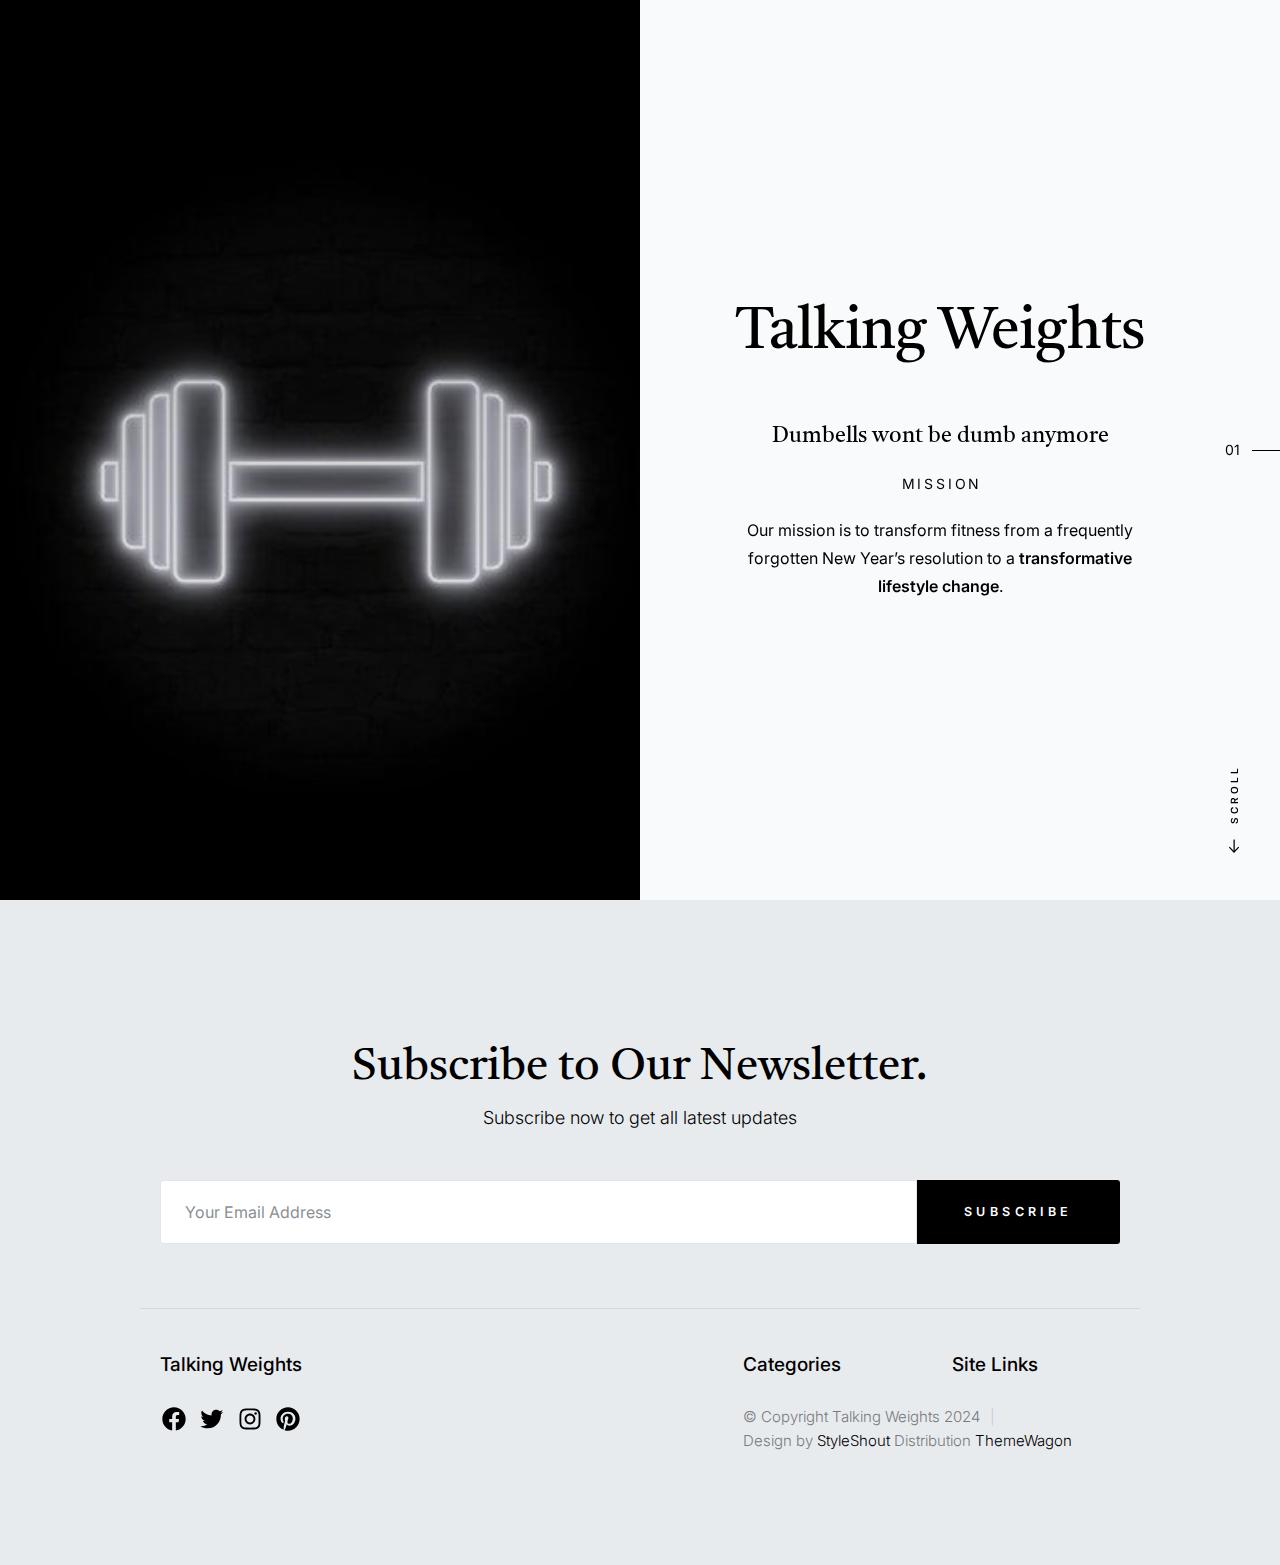
==== commit 561e9d1e: "🎉 Added Content" ====
--- a/index.html
+++ b/index.html
@@ -6,7 +6,7 @@
     ================================================== -->
     <meta charset="utf-8">
     <meta name="viewport" content="width=device-width, initial-scale=1">
-    <title>Spurgeon</title>
+    <title>Talking Weights</title>
 
     <script>
         document.documentElement.classList.remove('no-js');
@@ -51,74 +51,29 @@
         ================================================== -->
         <header id="masthead" class="s-header">
 
-            <div class="s-header__branding">
+            <!-- <div class="s-header__branding">
                 <p class="site-title">
-                    <a href="index.html" rel="home">Spurgeon.</a>
+                    <a href="index.html" rel="home">Talking Weights</a>
                 </p>
+            </div> -->
+
+            <div class="row s-header__navigation">
+
+                <nav class="s-header__nav-wrap">
+    
+                    
+    
+                    <ul class="s-header__nav">
+                        
+                    </ul> 
+
+                </nav> 
+    
             </div>
 
-            <div class="row s-header__navigation">
-
-                <nav class="s-header__nav-wrap">
-    
-                    <h3 class="s-header__nav-heading">Navigate to</h3>
-    
-                    <ul class="s-header__nav">
-                        <li class="current-menu-item"><a href="index.html" title="">Home</a></li>
-                        <li class="has-children">
-                            <a href="#0" title="" class="">Categories</a>
-                            <ul class="sub-menu">
-                                <li><a href="category.html">Design</a></li>
-                                <li><a href="category.html">Lifestyle</a></li>
-                                <li><a href="category.html">Inspiration</a></li>
-                                <li><a href="category.html">Work</a></li>
-                                <li><a href="category.html">Health</a></li>
-                                <li><a href="category.html">Photography</a></li>
-                            </ul>
-                        </li>
-                        <li class="has-children">
-                            <a href="#0" title="" class="">Blog</a>
-                            <ul class="sub-menu">
-                                <li><a href="single-standard.html">Standard Post</a></li>
-                                <li><a href="single-video.html">Video Post</a></li>
-                                <li><a href="single-audio.html">Audio Post</a></li>
-                            </ul>
-                        </li>
-                        <li><a href="styles.html" title="">Styles</a></li>
-                        <li><a href="about.html" title="">About</a></li>
-                        <li><a href="contact.html" title="">Contact</a></li>
-                    </ul> <!-- end s-header__nav -->
-
-                </nav> <!-- end s-header__nav-wrap -->
-    
-            </div> <!-- end s-header__navigation -->
-
-            <div class="s-header__search">
-
-                <div class="s-header__search-inner">
-                    <div class="row">
-    
-                        <form role="search" method="get" class="s-header__search-form" action="#">
-                            <label>
-                                <span class="u-screen-reader-text">Search for:</span>
-                                <input type="search" class="s-header__search-field" placeholder="Search for..." value="" name="s" title="Search for:" autocomplete="off">
-                            </label>
-                            <input type="submit" class="s-header__search-submit" value="Search"> 
-                        </form>
-    
-                        <a href="#0" title="Close Search" class="s-header__search-close">Close</a>
-    
-                    </div> <!-- end row -->
-                </div> <!-- s-header__search-inner -->
-    
-            </div> <!-- end s-header__search -->
-
-            <a class="s-header__menu-toggle" href="#0"><span>Menu</span></a>
-            <a class="s-header__search-trigger" href="#">
-                <svg width="24" height="24" fill="none" viewBox="0 0 24 24">
-                    <path stroke="currentColor" stroke-linecap="round" stroke-linejoin="round" stroke-width="1.5" d="M19.25 19.25L15.5 15.5M4.75 11C4.75 7.54822 7.54822 4.75 11 4.75C14.4518 4.75 17.25 7.54822 17.25 11C17.25 14.4518 14.4518 17.25 11 17.25C7.54822 17.25 4.75 14.4518 4.75 11Z"></path>
-                </svg>
-            </a>
+            
+
+            
 
         </header> <!-- end s-header -->
 
@@ -135,29 +90,31 @@
 
                     <div class="swiper-wrapper">
                         <article class="hero__slide swiper-slide">
-                            <div class="hero__entry-image" style="background-image: url('images/thumbs/featured/featured-01_2000.jpg');"></div>
+                            <div class="hero__entry-image" style="background-image: url('images/thumbs/featured/featured-01_2000.png');"></div>
                             <div class="hero__entry-text">
                                 <div class="hero__entry-text-inner">
+                                    <div>
+                                    <h2 class="hero__entry-title">
+                                        <!-- <a href="single-standard.html"> -->
+                                            Talking Weights
+                                        <!-- </a> -->
+                                    </h2>
+                                    <h5 class="hero__entry-subtitle">
+                                        Dumbells wont be dumb anymore
+                                    </h5>
+                                </div>
                                     <div class="hero__entry-meta">
                                         <span class="cat-links">
-                                            <a href="category.html">Inspiration</a>
+                                            <a href="category.html">MISSION</a>
                                         </span>
                                     </div>
-                                    <h2 class="hero__entry-title">
-                                        <a href="single-standard.html">
-                                            Understanding and Using Negative Space.
-                                        </a>
-                                    </h2>
                                     <p class="hero__entry-desc">
-                                    Lorem ipsum dolor sit amet, consectetur adipiscing elit, sed do eiusmod tempor 
-                                    incididunt ut labore et dolore magna aliqua. Ut enim ad minim veniam, quis 
-                                    nostrud corporis est laudantium voluptatum consectetur adipiscing. 
+                                    Our mission is to transform fitness from a frequently forgotten New Year’s resolution to a <b>transformative lifestyle change</b>.
                                     </p>
-                                    <a class="hero__more-link" href="single-standard.html">Read More</a>
                                 </div>
                             </div>
                         </article>
-                        <article class="hero__slide swiper-slide">
+                        <!-- <article class="hero__slide swiper-slide">
                             <div class="hero__entry-image" style="background-image: url('images/thumbs/featured/featured-02_2000.jpg');"></div>
                             <div class="hero__entry-text">
                                 <div class="hero__entry-text-inner">
@@ -200,7 +157,7 @@
                                     <a class="hero__more-link" href="single-standard.html">Read More</a>
                                 </div>
                             </div>
-                        </article>
+                        </article> -->
                     </div> <!-- swiper-wrapper -->
 
                     <div class="swiper-pagination"></div>
@@ -217,470 +174,6 @@
 
             </div> <!-- end hero -->
 
-
-            <!--  masonry -->
-            <div id="bricks" class="bricks">
-
-                <div class="masonry">
-
-                    <div class="bricks-wrapper" data-animate-block>
-
-                        <div class="grid-sizer"></div>
-
-                        <article class="brick entry" data-animate-el>
-        
-                            <div class="entry__thumb">
-                                <a href="single-standard.html" class="thumb-link">
-                                    <img src="images/thumbs/masonry/statue-600.jpg" 
-                                        srcset="images/thumbs/masonry/statue-600.jpg 1x, images/thumbs/masonry/statue-1200.jpg 2x" alt="">
-                                </a>
-                            </div> <!-- end entry__thumb -->
-        
-                            <div class="entry__text">
-                                <div class="entry__header">
-                                    <div class="entry__meta">
-                                        <span class="cat-links">
-                                            <a href="#">Design</a>
-                                        </span>
-                                        <span class="byline">
-                                            By:
-                                            <a href="#0">Naruto Uzumaki</a>
-                                        </span>
-                                    </div>
-                                    <h1 class="entry__title"><a href="single-standard.html">Just a Normal Simple Blog Post.</a></h1>
-                                 </div>
-                                <div class="entry__excerpt">
-                                    <p>
-                                    Lorem ipsum Sed eiusmod esse aliqua sed incididunt aliqua incididunt mollit id et sit proident dolor nulla 
-                                    sed commodo est ad minim elit reprehenderit nisi officia aute incididunt velit sint in aliqua cillum in.
-                                    </p>
-                                </div>
-                                <a class="entry__more-link" href="#0">Read More</a>
-                            </div> <!-- end entry__text -->
-                        
-                        </article> <!-- end article -->
-
-                        <article class="brick entry" data-animate-el>
-        
-                            <div class="entry__thumb">
-                                <a href="single-standard.html" class="thumb-link">
-                                    <img src="images/thumbs/masonry/beetle-600.jpg" 
-                                        srcset="images/thumbs/masonry/beetle-600.jpg 1x, images/thumbs/masonry/beetle-1200.jpg 2x" alt="">
-                                </a>
-                            </div> <!-- end entry__thumb -->
-        
-                            <div class="entry__text">
-                                <div class="entry__header">
-                                    <div class="entry__meta">
-                                        <span class="cat-links">
-                                            <a href="#">Lifestyle</a>
-                                        </span>
-                                        <span class="post-date">
-                                            By:
-                                            <a href="#0">Sasuke Uchiha</a>
-                                        </span>
-                                    </div>
-                                    <h1 class="entry__title"><a href="single-standard.html">Throwback To The Good Old Days.</a></h1>
-                                </div>
-                                <div class="entry__excerpt">
-                                    <p>
-                                    Ipsam odio corrupti et dolores odit aliquid quo. Dolore consectetur a sit modi quam debitis non omnis. Enim ullam 
-                                    voluptatem ipsum soluta sed debitis nihil quasi. Et et et sit. Lorem ipsum Sed eiusmod esse aliqua sed incididunt.
-                                    </p>
-                                </div>
-                                <a class="entry__more-link" href="#0">Read More</a>
-                            </div> <!-- end entry__text -->
-                        
-                        </article> <!-- end article -->
-
-                        <article class="brick entry" data-animate-el>
-            
-                            <div class="entry__thumb">
-                                <a href="single-standard.html" class="thumb-link">
-                                    <img src="images/thumbs/masonry/grayscale-600.jpg" 
-                                        srcset="images/thumbs/masonry/grayscale-600.jpg 1x, images/thumbs/masonry/grayscale-1200.jpg 2x" alt="">
-                                </a>
-                            </div> <!-- end entry__thumb -->
-            
-                            <div class="entry__text">
-                                <div class="entry__header">
-                                    <div class="entry__meta">
-                                        <span class="cat-links">
-                                            <a href="#">Design</a>
-                                        </span>
-                                        <span class="byline">
-                                            By:
-                                            <a href="#0">Naruto Uzumaki</a>
-                                        </span>
-                                    </div>
-                                    <h1 class="entry__title"><a href="single-standard.html">5  Grayscale Coloring Techniques.</a></h1>
-                                </div>
-                                <div class="entry__excerpt">
-                                    <p>
-                                    Quo saepe magni magnam expedita nobis. Rerum assumenda necessitatibus tempora dolorem. Harum animi tempora odio natus et 
-                                    et perferendis possimus. Aut quo mollitia libero molestiae aut molestiae voluptate tempore. Eius voluptatem eligendi .
-                                    </p>
-                                </div>
-                                <a class="entry__more-link" href="#0">Read More</a>
-                            </div> <!-- end entry__text -->
-                            
-                        </article> <!-- end article -->
-
-                        <article class="brick entry" data-animate-el>
-            
-                            <div class="entry__thumb">
-                                <a href="single-standard.html" class="thumb-link">
-                                    <img src="images/thumbs/masonry/woodcraft-600.jpg" 
-                                        srcset="images/thumbs/masonry/woodcraft-600.jpg 1x, images/thumbs/masonry/woodcraft-1200.jpg 2x" alt="">
-                                </a>
-                            </div> <!-- end entry__thumb -->
-            
-                            <div class="entry__text">
-                                <div class="entry__header">
-                                    <div class="entry__meta">
-                                        <span class="cat-links">
-                                            <a href="#">Lifestyle</a>
-                                        </span>
-                                        <span class="byline">
-                                            By:
-                                            <a href="#0">Shikamaru Nara</a>
-                                        </span>
-                                    </div>
-                                    <h1 class="entry__title"><a href="single-standard.html">What Minimalism Really Looks Like.</a></h1>
-                                 </div>
-                                <div class="entry__excerpt">
-                                    <p>
-                                    Lorem ipsum Sed eiusmod esse aliqua sed incididunt aliqua incididunt mollit id et sit proident dolor nulla sed commodo 
-                                    est ad minim elit reprehenderit nisi officia aute incididunt velit sint in aliqua cillum in consequat consequat.
-                                    </p>
-                                </div>
-                                <a class="entry__more-link" href="#0">Read More</a>
-                            </div> <!-- end entry__text -->
-            
-                        </article> <!-- end entry -->
-        
-                        <article class="brick entry" data-animate-el>
-        
-                            <div class="entry__thumb">
-                                <a href="single-standard.html" class="thumb-link">
-                                    <img src="images/thumbs/masonry/tulips-600.jpg" 
-                                        srcset="images/thumbs/masonry/tulips-600.jpg 1x, images/thumbs/masonry/tulips-1200.jpg 2x" alt="">
-                                </a>
-                            </div>  <!-- end entry__thumb -->
-        
-                            <div class="entry__text">
-                                <div class="entry__header">
-                                    <div class="entry__meta">
-                                        <span class="cat-links">
-                                            <a href="#">Health</a>
-                                        </span>
-                                        <span class="byline">
-                                            By:
-                                            <a href="#0">Kakashi Hatake</a>
-                                        </span>
-                                    </div>
-                                    <h1 class="entry__title"><a href="single-standard.html">10 Interesting Facts About Caffeine.</a></h1>
-                                </div>
-                                <div class="entry__excerpt">
-                                    <p>
-                                    Consequatur amet voluptatem aliquid fuga. Consequatur tempora eos earum deleniti repellendus ducimus. Qui ipsum voluptas 
-                                    sed et ad dignissimos explicabo maxime dolor. Rerum quia et. Suscipit similique et. Atque tenetur provident. Excepturi 
-                                    autem unde.
-                                    </p>
-                                </div>
-                                <a class="entry__more-link" href="#0">Read More</a>
-                            </div> <!-- end entry__text -->
-                        
-                        </article> <!-- end article -->
-
-                        
-
-                        <article class="brick entry" data-animate-el>
-        
-                            <div class="entry__thumb">
-                                <a href="single-standard.html" class="thumb-link">
-                                    <img src="images/thumbs/masonry/red-and-blue-600.jpg" 
-                                        srcset="images/thumbs/masonry/red-and-blue-600.jpg 1x, images/thumbs/masonry/red-and-blue-1200.jpg 2x" alt="">
-                                </a>
-                            </div> <!-- end entry__thumb -->
-        
-                            <div class="entry__text">
-                                <div class="entry__header">
-                                    <div class="entry__meta">
-                                        <span class="cat-links">
-                                            <a href="#">Work</a> 
-                                            <a href="#">Design</a>
-                                        </span>
-                                        <span class="byline">
-                                            By:
-                                            <a href="#0">Shikamaru Nara</a>
-                                        </span>
-                                    </div>
-                                    <h1 class="entry__title"><a href="single-standard.html">Red and Blue Photo Effects.</a></h1>
-                                </div>
-                                <div class="entry__excerpt">
-                                    <p>
-                                    Lorem ipsum Sed eiusmod esse aliqua sed incididunt aliqua incididunt mollit id et sit proident dolor nulla sed commodo 
-                                    est ad minim elit reprehenderit nisi officia aute incididunt velit sint in aliqua cillum in consequat consequat in
-                                    culpa in anim.
-                                    </p>
-                                </div>
-                                <a class="entry__more-link" href="#0">Read More</a>
-                            </div> <!-- end entry__text -->
-                        
-                        </article> <!-- end article -->
-        
-                        <article class="brick entry" data-animate-el>
-                
-                            <div class="entry__thumb">
-                                <a href="single-standard.html" class="thumb-link">
-                                    <img src="images/thumbs/masonry/white-lamp-600.jpg" 
-                                        srcset="images/thumbs/masonry/white-lamp-600.jpg 1x, images/thumbs/masonry/white-lamp-1200.jpg 2x" alt="">
-                                </a>
-                            </div> <!-- end entry__thumb -->
-                
-                            <div class="entry__text">
-                                <div class="entry__header">
-                                    <div class="entry__meta">
-                                        <span class="cat-links">
-                                            <a href="#">Lifestyle</a>
-                                            <a href="#">Work</a>
-                                        </span>
-                                        <span class="byline">
-                                            By:
-                                            <a href="#0">Naruto Uzumaki</a>
-                                        </span>
-                                    </div>
-                                    <h1 class="entry__title"><a href="single-standard.html">10 Practical Ways to Be Minimalist.</a></h1>
-                                </div>
-                                <div class="entry__excerpt">
-                                    <p>
-                                    Ratione qui voluptas reprehenderit facilis soluta ut nam. Distinctio cum excepturi et. Aperiam blanditiis voluptatem.
-                                    A esse sunt nesciunt voluptate. Architecto voluptas id rerum placeat nostrum et optio. Placeat occaecati voluptas.
-                                    </p>
-                                </div>
-                                <a class="entry__more-link" href="#0">Read More</a>
-                            </div> <!-- end entry__text -->
-                                
-                        </article> <!-- end article -->
-        
-                        <article class="brick entry" data-animate-el>
-        
-                            <div class="entry__thumb">
-                                <a href="single-standard.html" class="thumb-link">
-                                    <img src="images/thumbs/masonry/books-600.jpg" 
-                                        srcset="images/thumbs/masonry/books-600.jpg 1x, images/thumbs/masonry/books-1200.jpg 2x" alt="">
-                                </a>
-                            </div> <!-- end entry__thumb -->
-        
-                            <div class="entry__text">
-                                <div class="entry__header">
-                                    <div class="entry__meta">
-                                        <span class="cat-links">
-                                            <a href="#">Health</a>
-                                            <a href="#">Lifestyle</a>
-                                        </span>
-                                        <span class="byline">
-                                            By:
-                                            <a href="#0">Sakura Haruno</a>
-                                        </span>
-                                    </div>
-                                    <h1 class="entry__title"><a href="single-standard.html">What Does Reading Do to Your Brain?</a></h1>
-                                </div>
-                                <div class="entry__excerpt">
-                                    <p>
-                                    Lorem ipsum Sed eiusmod esse aliqua sed incididunt aliqua incididunt mollit id et sit proident dolor nulla sed 
-                                    commodo est ad minim elit reprehenderit nisi officia aute incididunt velit sint in aliqua cillum in consequat.
-                                    </p>
-                                </div>
-                                <a class="entry__more-link" href="#0">Read More</a>
-                            </div> <!-- end entry__text -->
-                        
-                        </article> <!-- end article -->
-        
-                        <article class="brick entry" data-animate-el>
-        
-                            <div class="entry__thumb">
-                                <a href="single-standard.html" class="thumb-link">
-                                    <img src="images/thumbs/masonry/lamp-600.jpg" 
-                                        srcset="images/thumbs/masonry/lamp-600.jpg 1x, images/thumbs/masonry/lamp-1200.jpg 2x" alt="">
-                                </a>
-                            </div> <!-- end entry__thumb -->
-        
-                            <div class="entry__text">
-                                <div class="entry__header">
-                                    <div class="entry__meta">
-                                        <span class="cat-links">
-                                            <a href="#">Design</a>
-                                            <a href="#">Photography</a>
-                                        </span>
-                                        <span class="byline">
-                                            By:
-                                            <a href="#0">Shikamaru Narra</a>
-                                        </span>
-                                    </div>
-                                    <h1 class="entry__title"><a href="single-standard.html">Symmetry In Modern Design.</a></h1>
-                                </div>
-                                <div class="entry__excerpt">
-                                    <p>
-                                    Praesentium vel similique laboriosam repudiandae mollitia error. Inventore numquam occaecati omnis beatae fugiat. 
-                                    Porro sed numquam doloribus dolores exercitationem recusandae culpa. Sint vel vel quia quis. Non velit eum ea 
-                                    tempora quas sapiente.
-                                    </p>
-                                </div>
-                                <a class="entry__more-link" href="#0">Read More</a>
-                            </div> <!-- end entry__text -->
-                        
-                        </article> <!-- end article -->
-
-                        <article class="brick entry" data-animate-el>
-        
-                            <div class="entry__thumb">
-                                <a href="single-standard.html" class="thumb-link">
-                                    <img src="images/thumbs/masonry/clock-600.jpg" 
-                                        srcset="images/thumbs/masonry/clock-600.jpg 1x, images/thumbs/masonry/clock-1200.jpg 2x" alt="">
-                                </a>
-                            </div> <!-- end entry__thumb -->
-        
-                            <div class="entry__text">
-                                <div class="entry__header">
-                                    <div class="entry__meta">
-                                        <span class="cat-links">
-                                            <a href="#">Lifestyle</a>
-                                            <a href="#">Work</a>
-                                        </span>
-                                        <span class="byline">
-                                            By:
-                                            <a href="#0">Sasuke Uchiha</a>
-                                        </span>
-                                    </div>
-                                    <h1 class="entry__title"><a href="single-standard.html">10 Tips for Managing Time Effectively.</a></h1>
-                                </div>
-                                <div class="entry__excerpt">
-                                    <p>
-                                    Lorem ipsum Sed eiusmod esse aliqua sed incididunt aliqua incididunt mollit id et sit proident dolor nulla 
-                                    sed commodo est ad minim elit reprehenderit nisi officia aute incididunt velit sint in aliqua cillum in anim.
-                                    </p>
-                                </div>
-                                <a class="entry__more-link" href="#0">Read More</a>
-                            </div> <!-- end entry__text -->
-                        
-                        </article> <!-- end article -->
-
-                        
-
-                        <article class="brick entry" data-animate-el>
-        
-                            <div class="entry__thumb">
-                                <a href="single-standard.html" class="thumb-link">
-                                    <img src="images/thumbs/masonry/phone-and-keyboard-600.jpg" 
-                                        srcset="images/thumbs/masonry/phone-and-keyboard-600.jpg 1x, images/thumbs/masonry/phone-and-keyboard-1200.jpg 2x" alt="">
-                                </a>
-                            </div> <!-- end entry__thumb -->
-        
-                            <div class="entry__text">
-                                <div class="entry__header">
-                                    <div class="entry__meta">
-                                        <span class="cat-links">
-                                            <a href="https://www.dreamhost.com/r.cgi?287326">Dreamhost</a>
-                                        </span>
-                                        <span class="byline">
-                                            By:
-                                            <a href="#0">StyleShout</a>
-                                        </span>
-                                    </div>
-                                    <h1 class="entry__title"><a href="https://www.dreamhost.com/r.cgi?287326">Need Web Hosting for Your Websites?</a></h1>
-                                </div>
-                                <div class="entry__excerpt">
-                                    <p>
-                                    Need hosting? We would highly recommend DreamHost.
-                                    Enjoy 100% in-house support, guaranteed performance and uptime, 1-click installs, and a super-intuitive control 
-                                    panel to make managing your websites and projects easy.
-                                    </p>
-                                </div>
-                                <a class="entry__more-link" href="https://www.dreamhost.com/r.cgi?287326">Learn More</a>
-                            </div> <!-- end entry__text -->
-                        
-                        </article> <!-- end article -->
-
-                        <article class="brick entry" data-animate-el>
-        
-                            <div class="entry__thumb">
-                                <a href="single-standard.html" class="thumb-link">
-                                    <img src="images/thumbs/masonry/wheel-600.jpg" 
-                                        srcset="images/thumbs/masonry/wheel-600.jpg 1x, images/thumbs/masonry/wheel-1200.jpg 2x" alt="">
-                                </a>
-                            </div> <!-- end entry__thumb -->
-        
-                            <div class="entry__text">
-                                <div class="entry__header">
-                                    <div class="entry__meta">
-                                        <span class="cat-links">
-                                            <a href="#">Photography</a> 
-                                        </span>
-                                        <span class="byline">
-                                            By:
-                                            <a href="#0">Naruto Uzumaki</a>
-                                        </span>
-                                    </div>
-                                    <h1 class="entry__title"><a href="single-standard.html">Black And White Photography Tips.</a></h1>
-                                </div>
-                                <div class="entry__excerpt">
-                                    <p>
-                                    Voluptatem maiores aut delectus accusamus et explicabo et. Enim sunt quo odio sit. Hic consequatur et quia voluptas saepe. 
-                                    Vel nostrum incidunt ab eum distinctio recusandae. Labore dolore consequatur occaecati iste ex consectetur et perferendis.
-                                    </p>
-                                </div>
-                                <a class="entry__more-link" href="#0">Read More</a>
-                            </div> <!-- end entry__text -->
-                        
-                        </article> <!-- end article -->
-
-                    </div> <!-- end bricks-wrapper -->
-
-                </div> <!-- end masonry-->
-
-
-                <!-- pagination -->
-                <div class="row pagination">
-                    <div class="column lg-12">
-                        <nav class="pgn">
-                            <ul>
-                                <li>
-                                    <a class="pgn__prev" href="#0">
-                                        <svg width="24" height="24" fill="none" viewBox="0 0 24 24">
-                                            <path stroke="currentColor" stroke-linecap="round" stroke-linejoin="round" stroke-width="1.5" d="M10.25 6.75L4.75 12L10.25 17.25"></path>
-                                            <path stroke="currentColor" stroke-linecap="round" stroke-linejoin="round" stroke-width="1.5" d="M19.25 12H5"></path>
-                                        </svg>
-                                    </a>
-                                </li>
-                                <li><a class="pgn__num" href="#0">1</a></li>
-                                <li><span class="pgn__num current">2</span></li>
-                                <li><a class="pgn__num" href="#0">3</a></li>
-                                <li><a class="pgn__num" href="#0">4</a></li>
-                                <li><a class="pgn__num" href="#0">5</a></li>
-                                <li><span class="pgn__num dots">…</span></li>
-                                <li><a class="pgn__num" href="#0">8</a></li>
-                                <li>
-                                    <a class="pgn__next" href="#0">
-                                        <svg width="24" height="24" fill="none" viewBox="0 0 24 24">
-                                            <path stroke="currentColor" stroke-linecap="round" stroke-linejoin="round" stroke-width="1.5" d="M13.75 6.75L19.25 12L13.75 17.25"></path>
-                                            <path stroke="currentColor" stroke-linecap="round" stroke-linejoin="round" stroke-width="1.5" d="M19 12H4.75"></path>
-                                        </svg>
-                                    </a>
-                                </li>
-                            </ul>
-                        </nav> <!-- end pgn -->
-                    </div> <!-- end column -->
-                </div> <!-- end pagination -->
-
-            </div> <!-- end bricks -->
-
-        </section> <!-- end s-content -->
-
-
-        <!-- # site-footer
-        ================================================== -->
         <footer id="colophon" class="s-footer">
 
             <div class="row s-footer__subscribe">
@@ -706,40 +199,40 @@
             <div class="row s-footer__main">
 
                 <div class="column lg-5 md-6 tab-12 s-footer__about">
-                    <h4>Spurgeon</h4>
-
-                    <p>
+                    <h4>Talking Weights</h4>
+
+                    <!-- <p>
                     Lorem ipsum dolor sit amet, consectetur 
                     adipiscing elit, sed do eiusmod tempor 
                     incididunt ut labore et dolore magna aliqua. 
                     Ut enim ad minim veniam, quis nostrud exercitation 
                     ullamco laboris nisi ut aliquip ex ea commodo 
-                    </p>
+                    </p> -->
                 </div> <!-- end s-footer__about -->
 
                 <div class="column lg-5 md-6 tab-12">
                     <div class="row">
                         <div class="column lg-6">
                             <h4>Categories</h4>
-                            <ul class="link-list">
+                            <!-- <ul class="link-list">
                                 <li><a href="category.html">Lifestyle</a></li>
                                 <li><a href="category.html">Workplace</a></li>
                                 <li><a href="category.html">Inspiration</a></li>
                                 <li><a href="category.html">Design</a></li>
                                 <li><a href="category.html">Health</a></li>
                                 <li><a href="category.html">Photography</a></li>
-                            </ul>
+                            </ul> -->
                         </div>
                         <div class="column lg-6">
                             <h4>Site Links</h4>
-                            <ul class="link-list">
+                            <!-- <ul class="link-list">
                                 <li><a href="index.html">Home</a></li>
                                 <li><a href="category.html">Categories</a></li>
                                 <li><a href="category.html">Blog</a></li>
                                 <li><a href="about.html">About</a></li>
                                 <li><a href="about.html">Contact</a></li>
                                 <li><a href="#0">Terms & Policy</a></li>
-                            </ul>
+                            </ul> -->
                         </div>
                     </div>
                 </div>
@@ -778,7 +271,7 @@
                 </div>
                 <div class="column lg-5 md-6 tab-12">
                     <div class="ss-copyright">
-                        <span>© Copyright Spurgeon 2021</span> 
+                        <span>© Copyright Talking Weights 2024</span> 
                         <span>Design by <a href="https://www.styleshout.com/">StyleShout</a> Distribution <a href="https://themewagon.com">ThemeWagon</a></span>
                     </div>
                 </div>
--- a/css/styles.css
+++ b/css/styles.css
@@ -4024,6 +4024,14 @@
     margin-bottom  : var(--vspace-1_5);
 }
 
+.hero__entry-sub-title {
+    font-size      : calc(var(--entry-title-size) * var(--text-multiplier) * 0.5);
+    line-height    : 1.158;
+    letter-spacing : -0.015em;
+    margin-top     : 0;
+    margin-bottom  : var(--vspace-1_5);
+}
+
 .hero__entry-title a {
     color : var(--color-text-dark);
 }
